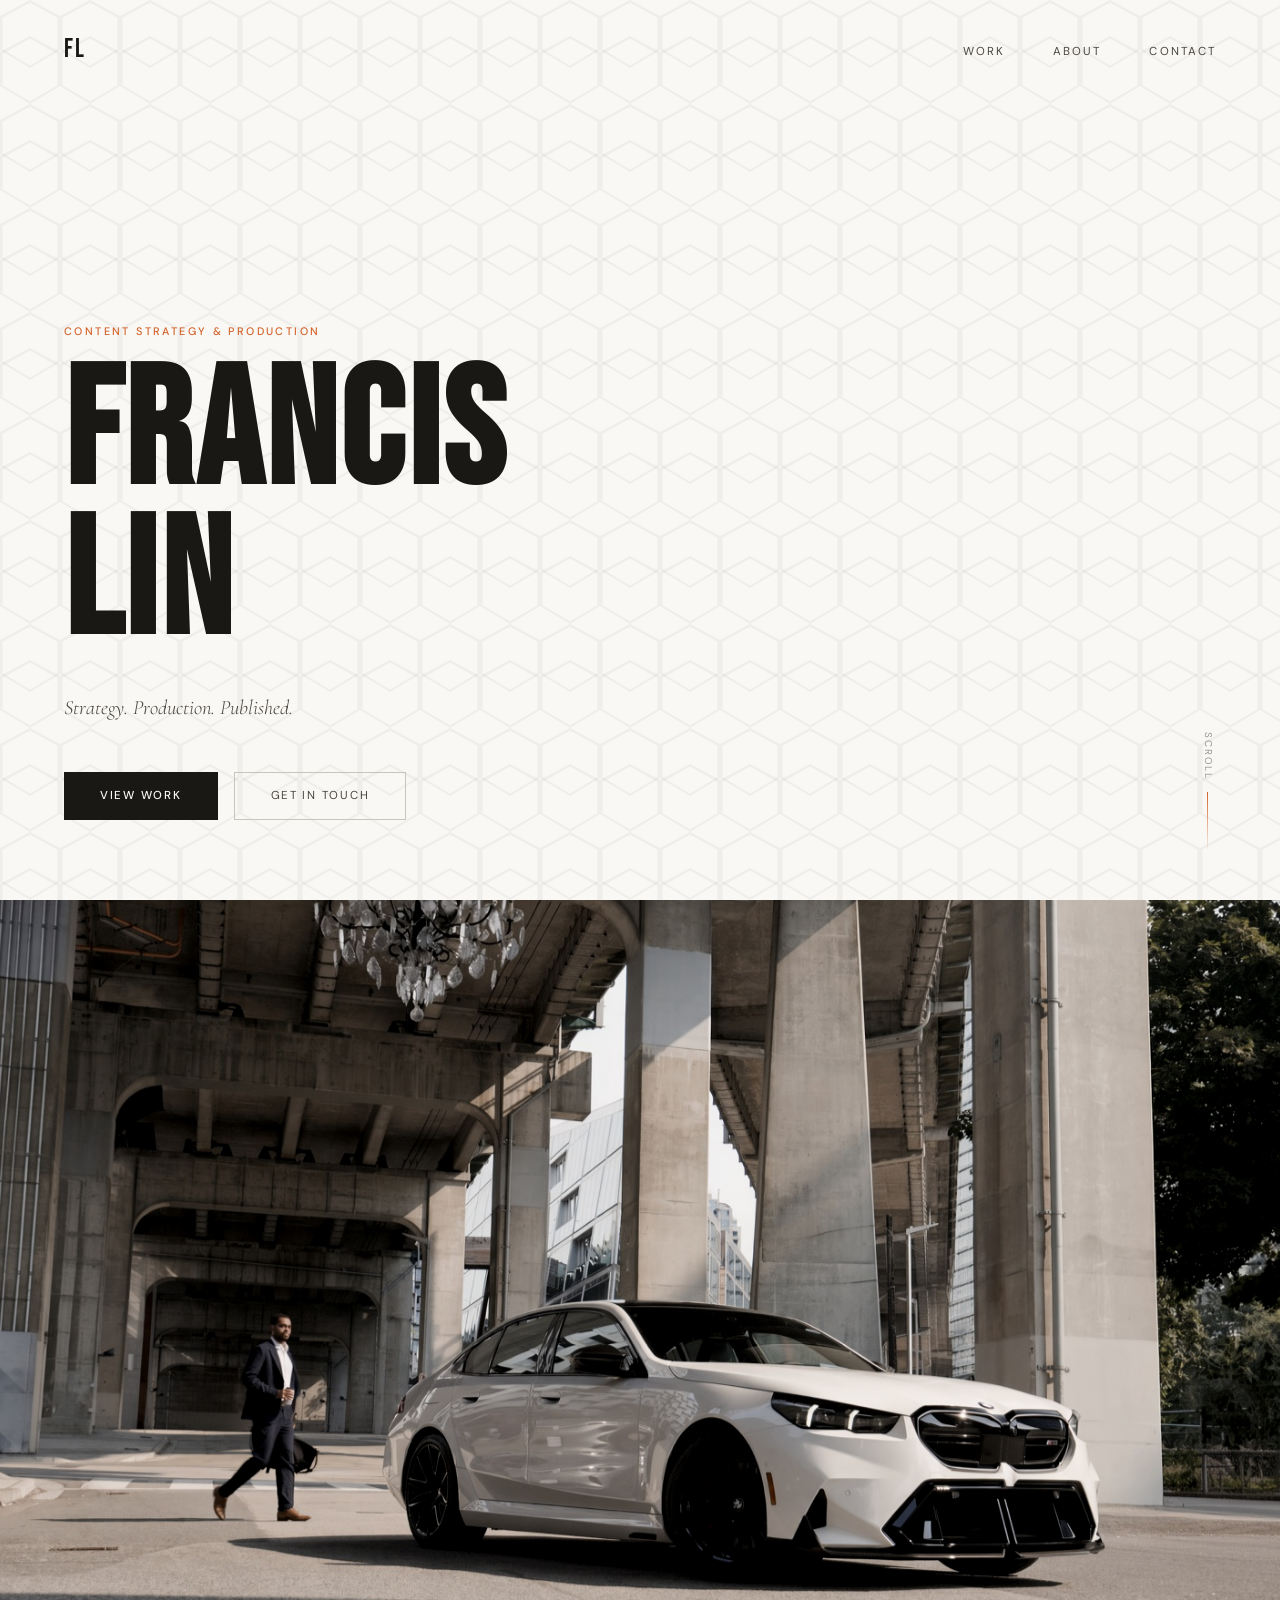
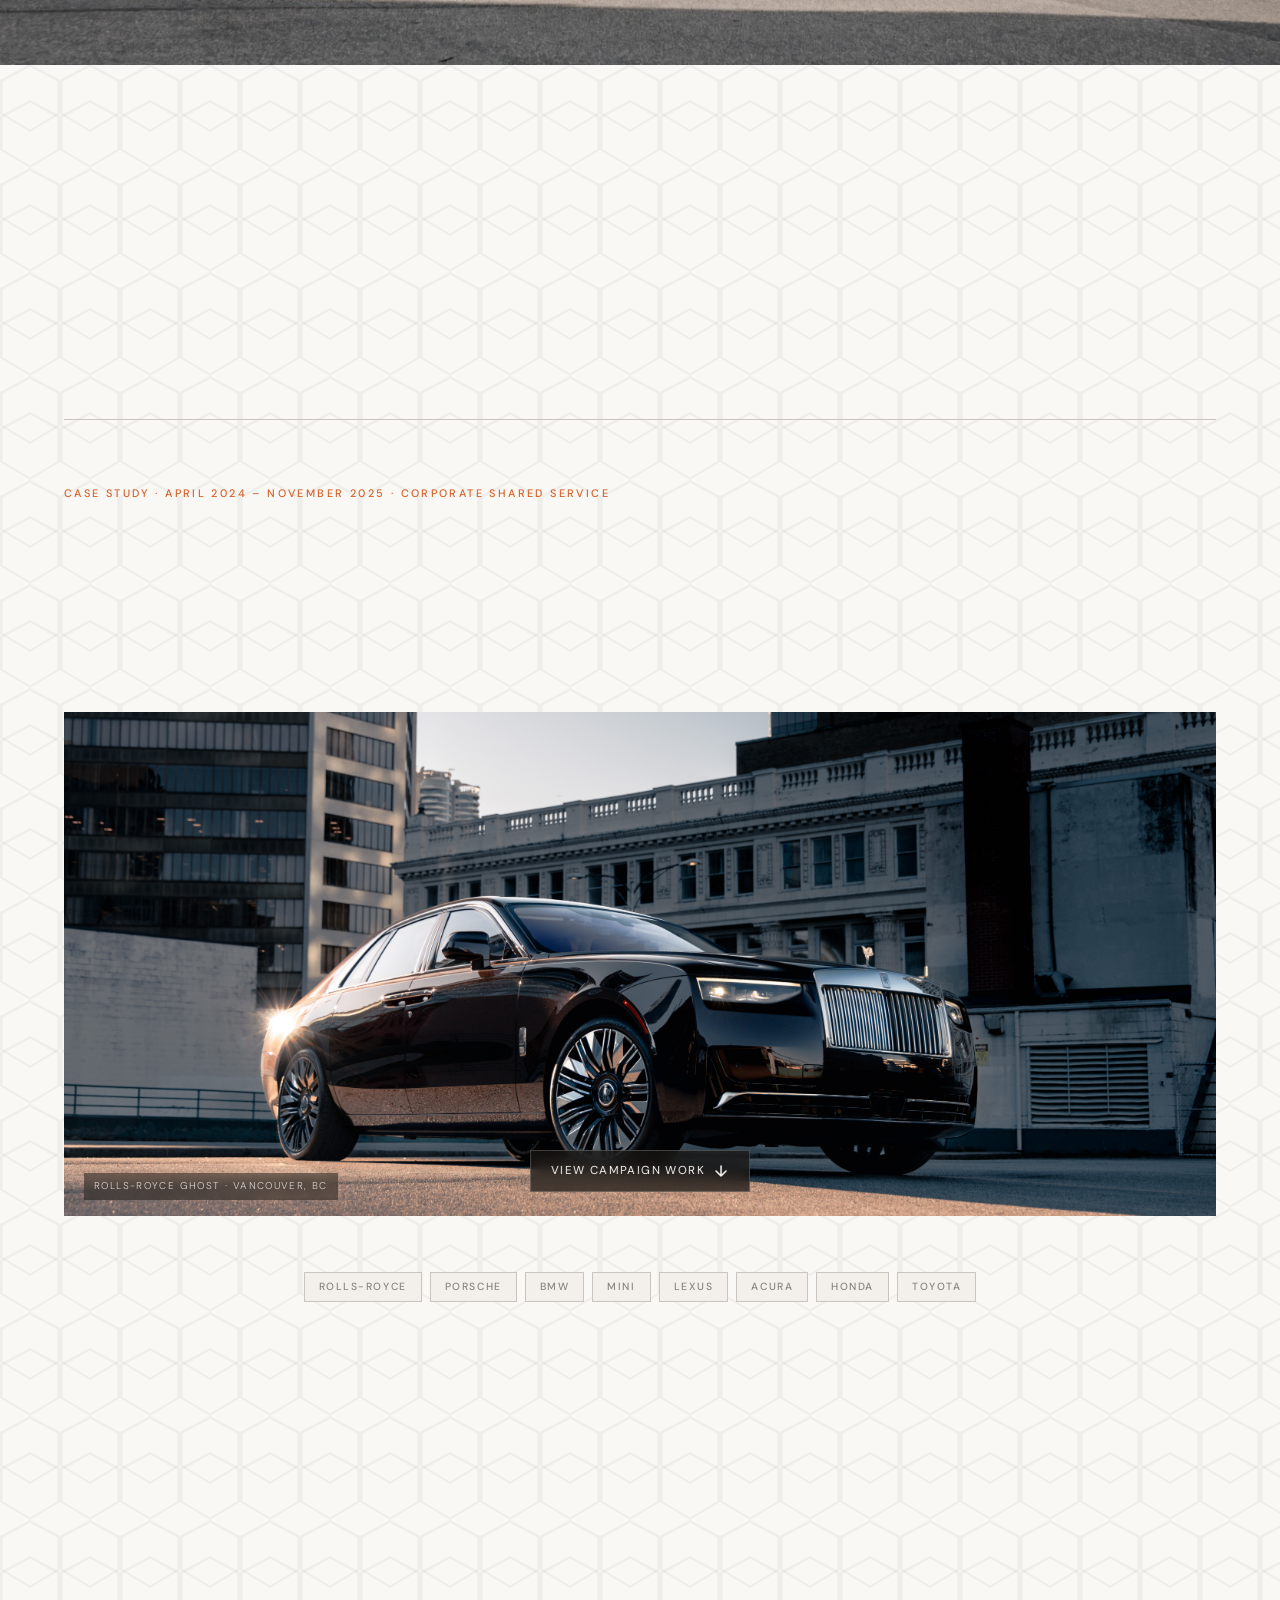
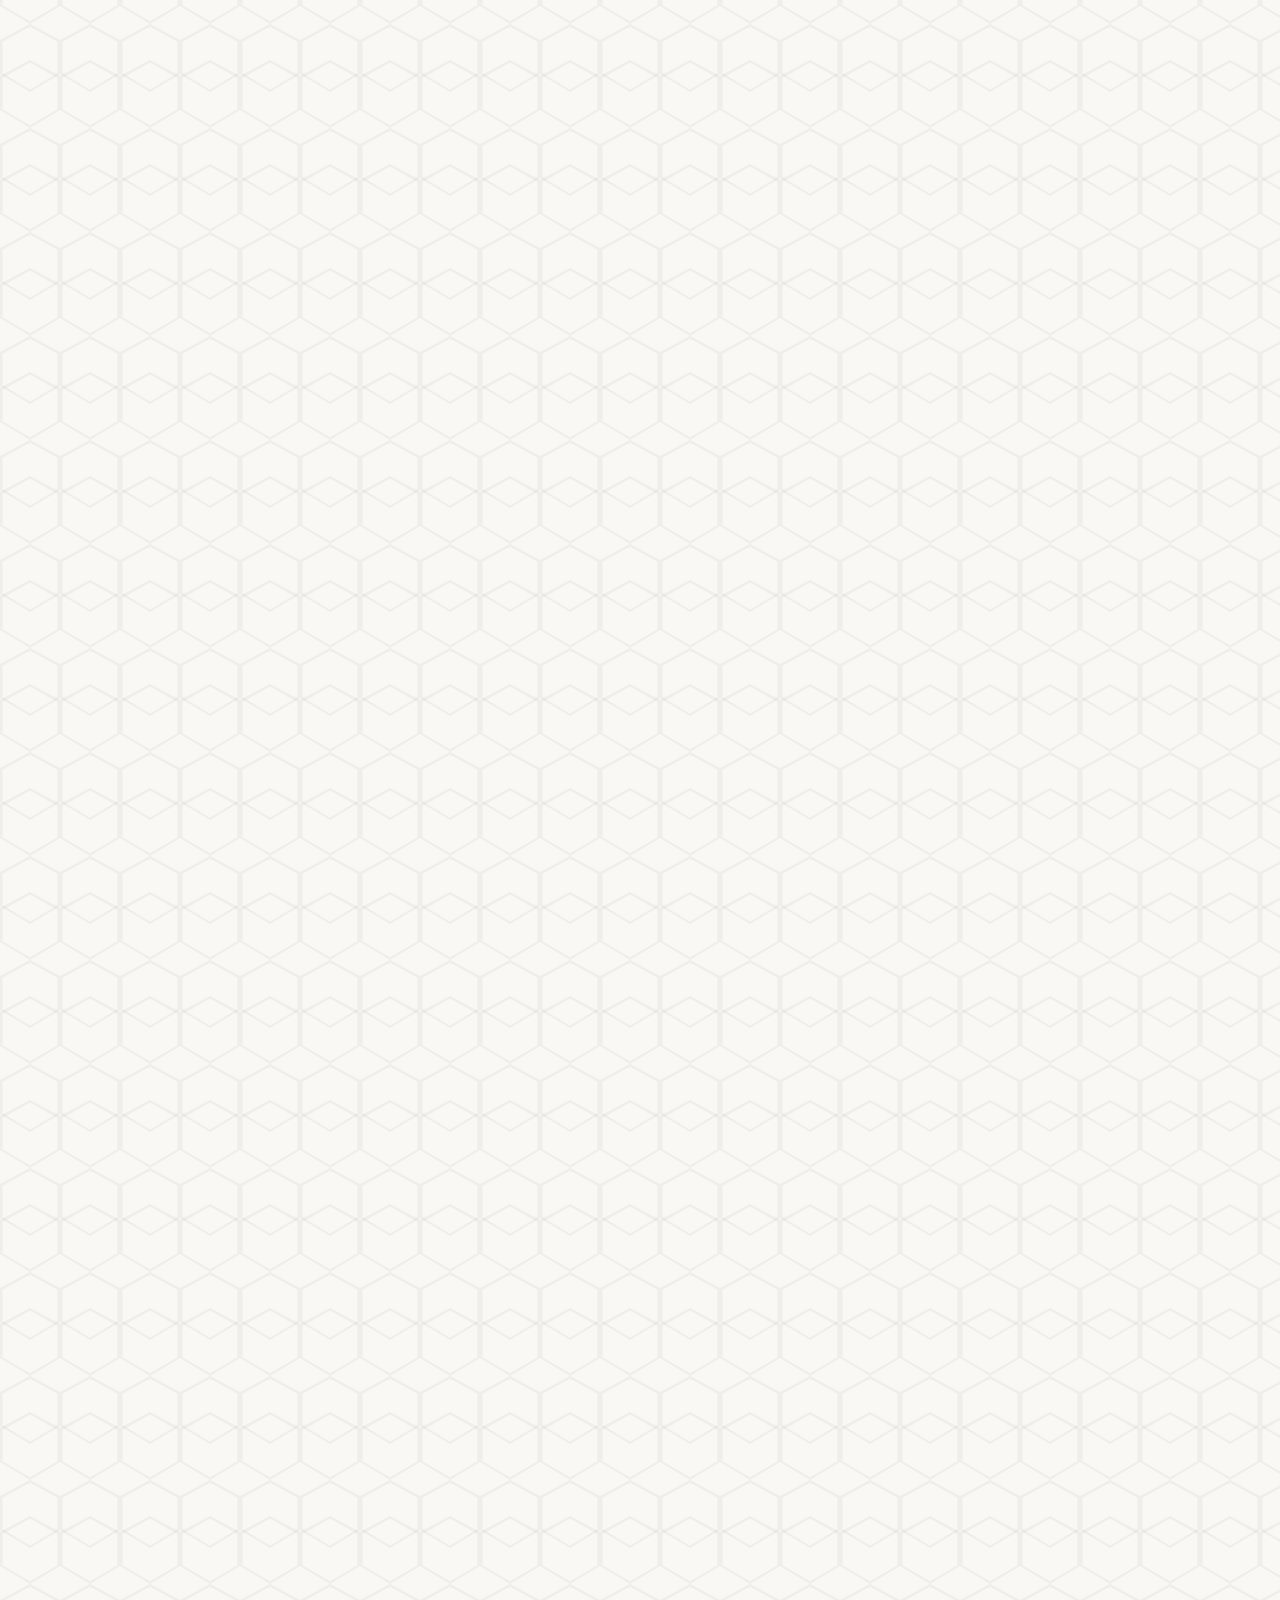
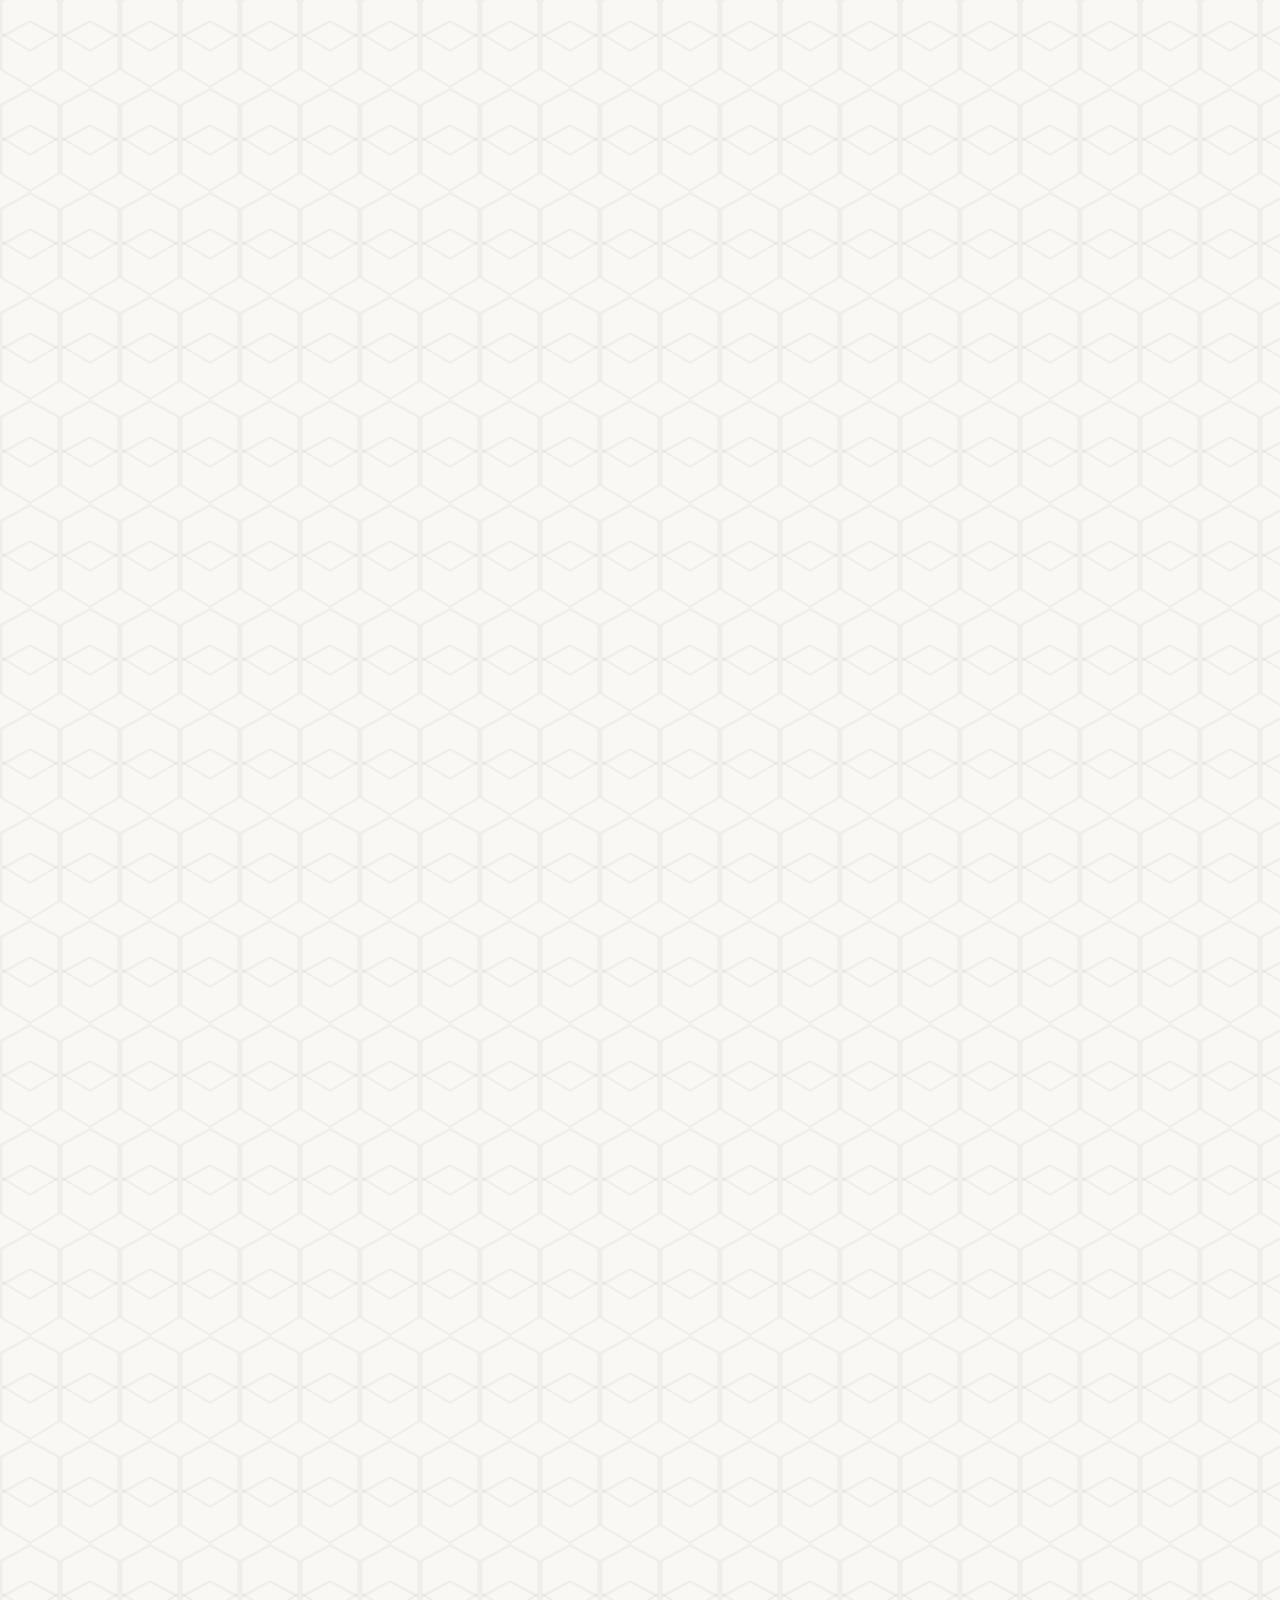
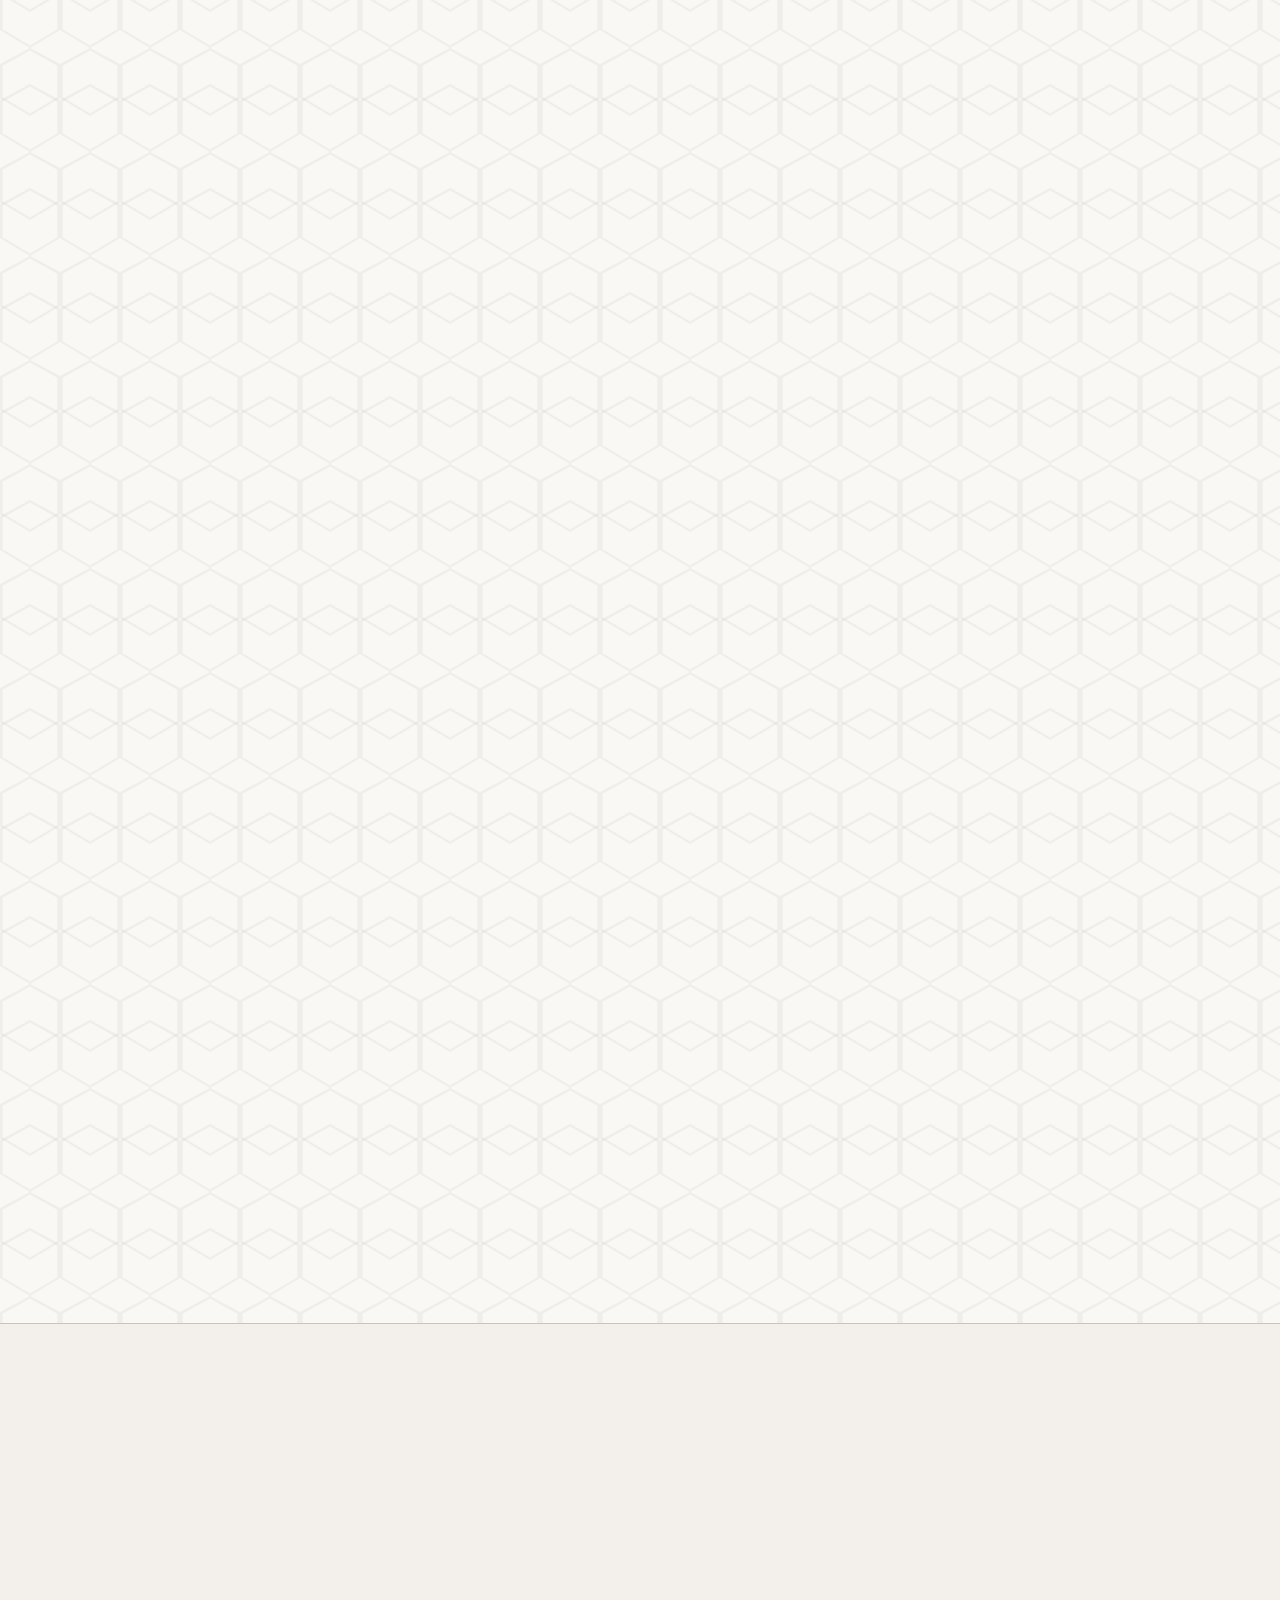
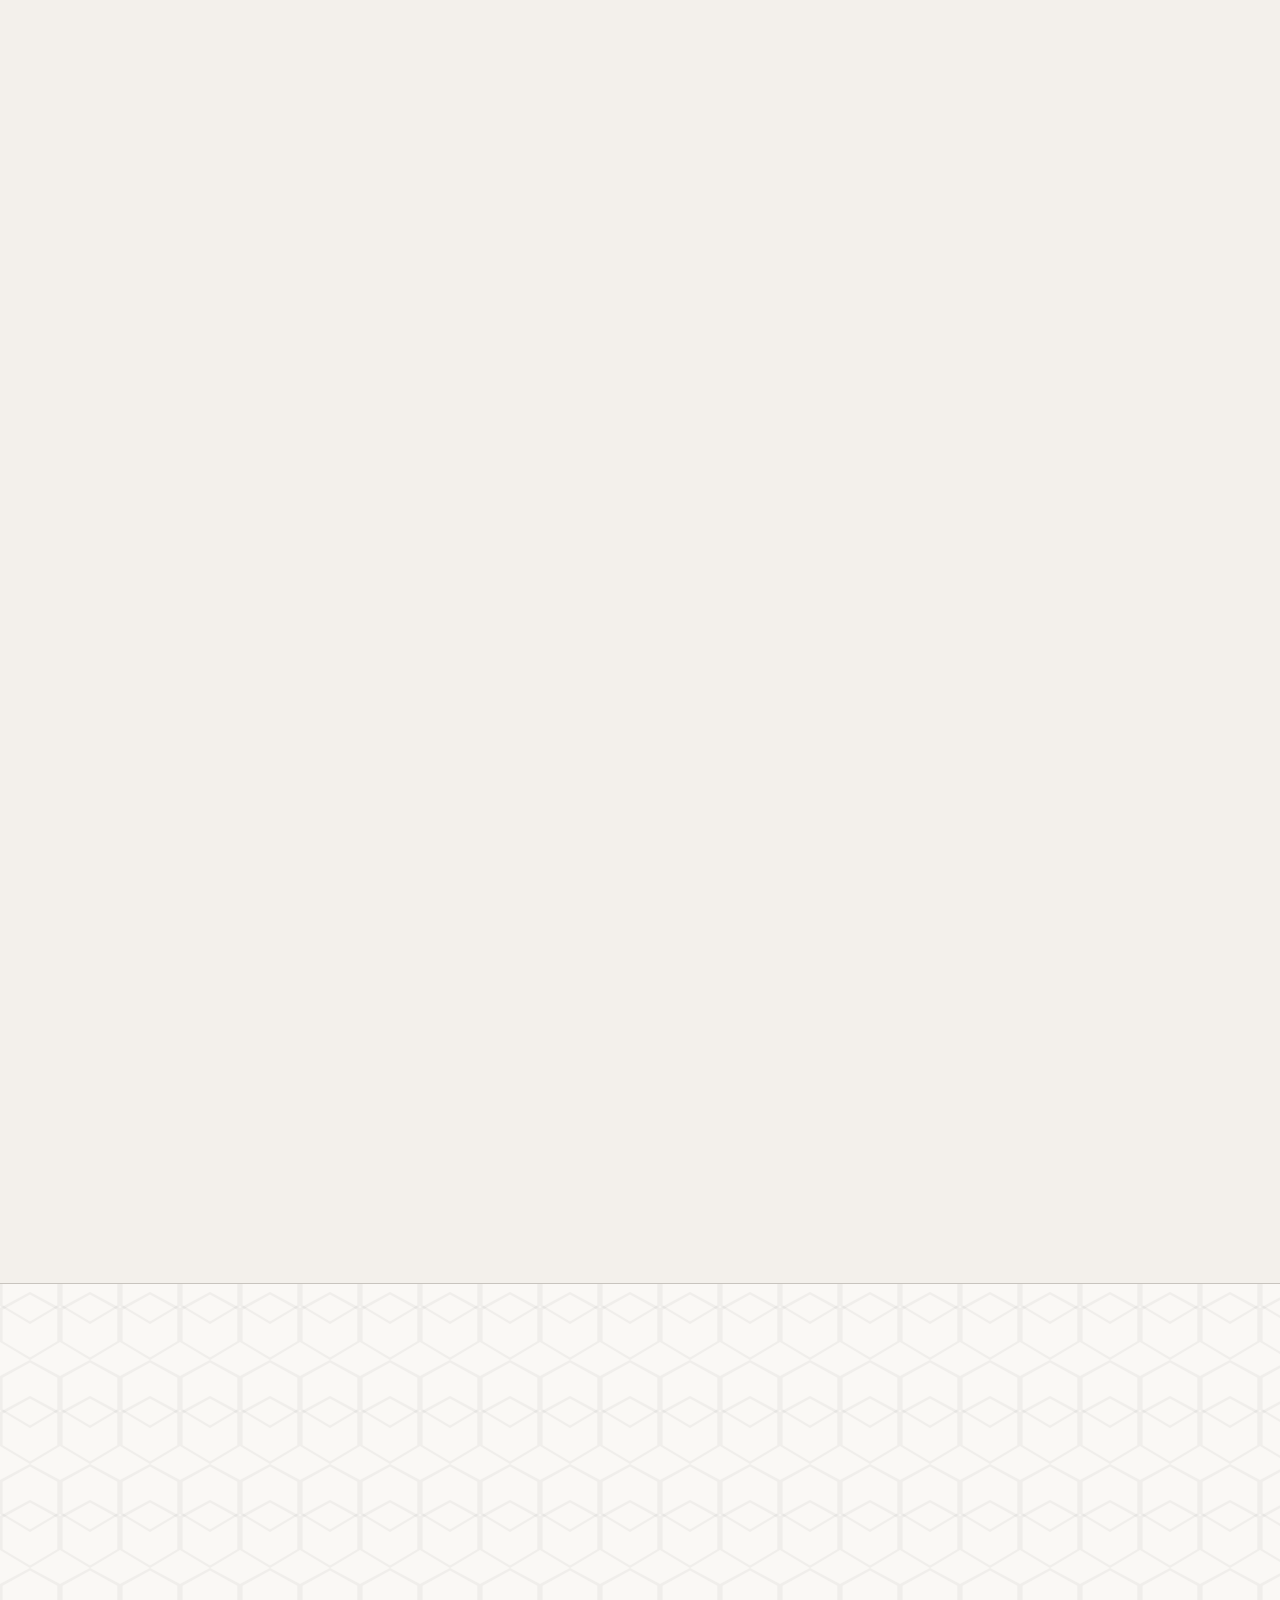
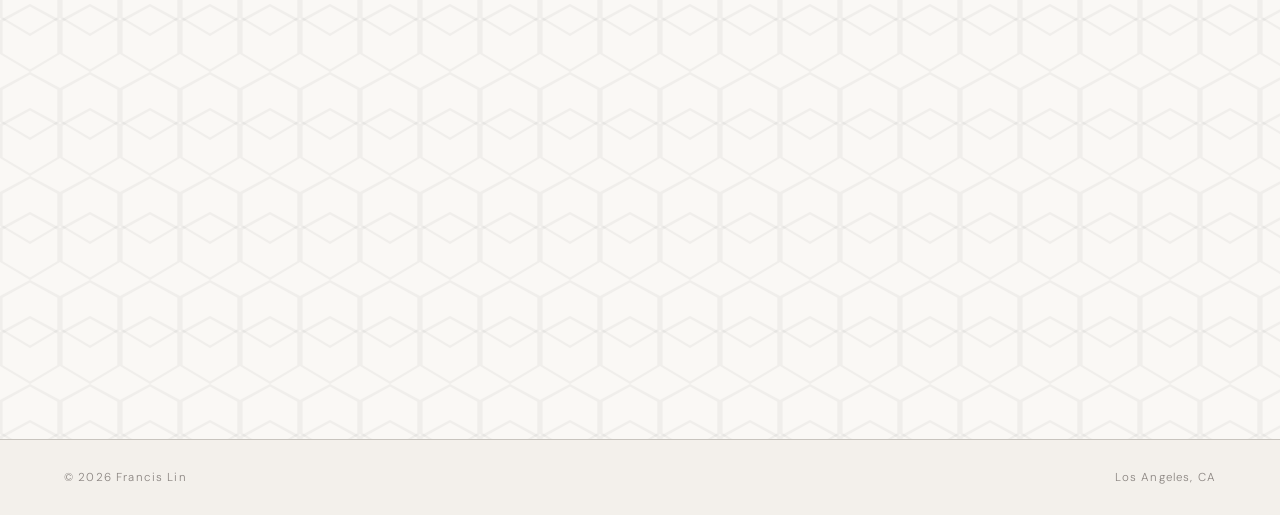
==== index.html @ e1408a0d "update v2" ====
<!DOCTYPE html>
<html lang="en">
<head>
  <meta charset="UTF-8" />
  <meta name="viewport" content="width=device-width, initial-scale=1.0" />
  <title>Francis Lin — Content Strategy & Production</title>
  <link rel="preconnect" href="https://fonts.googleapis.com">
  <link rel="preconnect" href="https://fonts.gstatic.com" crossorigin>
  <link href="https://fonts.googleapis.com/css2?family=Bebas+Neue&family=DM+Sans:wght@300;400;500&family=Cormorant+Garamond:ital,wght@0,300;1,300&display=swap" rel="stylesheet">
  <link rel="stylesheet" href="style.css" />
</head>
<body>

  <!-- NAV -->
  <nav id="nav">
    <a href="#home" class="nav-logo">FL</a>
    <ul class="nav-links">
      <li><a href="#work">Work</a></li>
      <li><a href="#about">About</a></li>
      <li><a href="#contact">Contact</a></li>
    </ul>
    <button class="nav-toggle" id="navToggle" aria-label="Toggle menu">
      <span></span><span></span>
    </button>
  </nav>

  <!-- MOBILE MENU -->
  <div class="mobile-menu" id="mobileMenu">
    <a href="#work" class="mobile-link">Work</a>
    <a href="#about" class="mobile-link">About</a>
    <a href="#contact" class="mobile-link">Contact</a>
  </div>

  <!-- HERO -->
  <section id="home" class="hero">
    <div class="hero-text">
      <p class="hero-eyebrow">Content Strategy & Production</p>
      <h1 class="hero-name" id="heroName">FRANCIS<br>LIN</h1>
      <p class="hero-tagline">Strategy. Production. Published.</p>
      <div class="hero-cta">
        <a href="#work" class="btn-primary">View Work</a>
        <a href="#contact" class="btn-ghost">Get in Touch</a>
      </div>
    </div>
    <div class="hero-scroll-hint">
      <span>Scroll</span>
      <div class="scroll-line"></div>
    </div>
  </section>

  <!-- HERO IMAGE 1 — chandelier M5 -->
  <div class="hero-image-wrap" id="heroImageWrap">
    <div class="hero-image-inner" id="heroParallax">
      <img src="assets/hero-1.jpg" alt="BMW M5 cinematic campaign — 1st place BMW Canada Vehicle Accessories Video Competition" id="heroImg" />
      <div class="hero-image-caption">BMW M5 · OpenRoad Group · 1st Place, BMW Canada Vehicle Accessories Video Competition</div>
    </div>
  </div>

  <!-- WORK -->
  <section id="work" class="work-section">

    <div class="section-intro reveal">
      <h2 class="section-heading orange">SELECTED<br>WORK</h2>
    </div>

    <!-- CASE STUDY 1: OPENROAD GROUP -->
    <div class="case-study" id="cs-openroad">
      <div class="case-study-header">
        <div class="case-study-meta">
          <span class="label">Case Study · April 2024 – November 2025 · Corporate Shared Service</span>
        </div>
        <div class="case-study-title-row slide-from-right">
          <h3>OpenRoad<br>Group</h3>
          <p class="case-study-sub">Multi-Brand Content Strategy<br>Vancouver, BC</p>
        </div>
      </div>

      <!-- HERO IMAGE 2 — bridge roller M5 -->
      <div class="case-feature-image" id="caseFeatureImage">
        <img src="assets/hero-2.jpg" alt="Rolls-Royce Ghost — Vancouver skyline" />
        <div class="case-feature-label">Rolls-Royce Ghost · Vancouver, BC</div>
        <a href="#case-grid-openroad" class="scroll-past-btn">
          <span>View Campaign Work</span>
          <svg width="16" height="16" viewBox="0 0 16 16" fill="none"><path d="M8 3v10M3 8l5 5 5-5" stroke="currentColor" stroke-width="1.5" stroke-linecap="round" stroke-linejoin="round"/></svg>
        </a>
      </div>

      <div class="case-brands">
        <span>Rolls-Royce</span>
        <span>Porsche</span>
        <span>BMW</span>
        <span>MINI</span>
        <span>Lexus</span>
        <span>Acura</span>
        <span>Honda</span>
        <span>Toyota</span>
      </div>

      <div class="case-body reveal">
        <div class="case-desc">
          <p>Embedded within OpenRoad Group's corporate marketing team as a shared service content specialist — serving 4–8 dealerships simultaneously across two regions, not as a store-level hire but as part of the centralized marketing function that supported the entire dealer network. Owned the full content pipeline from creative strategy through post-production and multi-platform distribution, independently developing and managing a monthly content calendar system across all assigned stores.</p>
          <p>Assets fed simultaneously into social media (Facebook, Instagram, YouTube, LinkedIn, and Xiaohongshu via a dedicated channel contractor), Google Performance Max campaigns, Meta Business ads, dealership websites, monthly email campaigns, printed collateral, digital billboards, and in-store displays — supplying specialist team members across paid, digital, and traditional marketing channels for both sales and service departments. Wrote all social captions across all brands, maintaining distinct brand voices simultaneously — from Rolls-Royce to Honda.</p>
          <p>Attended integrated monthly marketing reviews alongside paid media, email, and CRM specialists — presenting content performance recaps to General Managers, Service Managers, and Sales Managers across all stores, and providing input on campaign direction for the month ahead.</p>
        </div>
        <ul class="case-highlights">
          <li><strong>4–8 brands managed simultaneously</strong> — Rolls-Royce, Porsche, BMW, MINI, Lexus, Acura, Honda, Toyota — maintaining compliance across up to 8 manufacturer brand guidelines at once</li>
          <li><strong>700+ publish-ready assets</strong> produced over tenure across social, Meta Business ads, Google PMAX, email, print, digital billboards, and in-store</li>
          <li><strong>50M+ combined impressions</strong> across all managed profiles — Rolls-Royce Vancouver led the portfolio at a <strong>6.5% engagement rate</strong>, well above automotive industry benchmarks, with Instagram peaks exceeding 20%</li>
          <li><strong>1st & 3rd place nationally</strong> — BMW Canada Vehicle Accessories Video Competition 2025. All three national podium spots claimed by OpenRoad stores. Entries required a scripted video with talent and a platform-adapted carousel — concepted, directed, and produced independently.</li>
          <li><strong>Presented monthly content performance reports</strong> as part of integrated marketing reviews covering paid media, email, and CRM — reporting across the full store leadership structure</li>
          <li><strong>Field production beyond regional brief</strong> — regularly contributed to OEM-driven and corporate-level productions including the Porsche Macan EV launch (directed hired models, set up lighting rigs, positioned vehicles) and BMW track day at Area 27 (directed a 20–30 car convoy, shot rollers from a moving vehicle)</li>
        </ul>
      </div>

      <!-- 12-IMAGE GRID -->
      <div class="case-grid reveal" id="case-grid-openroad">
        <div class="case-grid-item large" data-src="assets/openroad-1.jpg" data-caption="BMW Canada M &amp; JCW Accessories Campaign — 1st place nationally">
          <img src="assets/openroad-1.jpg" alt="BMW M5 bridge roller with Vancouver skyline" class="grid-img" />
        </div>
        <a href="https://www.instagram.com/reel/DPouX2oCj9f/" target="_blank" rel="noopener" class="case-grid-item pair-tall grid-video-link" data-src="assets/openroad-2.jpg">
          <img src="assets/openroad-2.jpg" alt="OpenRoad Group 50th Anniversary — Rapid 25 Series interview reel thumbnail" class="grid-img" />
          <div class="play-circle">▶</div>
        </a>
        <div class="case-grid-item" data-src="assets/openroad-3.jpg" data-caption="BMW Canada M &amp; JCW Accessories Campaign — 3rd place, MINI Vancouver">
          <img src="assets/openroad-3.jpg" alt="MINI Countryman with cyclists at the waterfront" class="grid-img" />
        </div>
        <div class="case-grid-item" data-src="assets/openroad-4.jpg" data-caption="Porsche Centre Langley — Macan EV Launch Event">
          <img src="assets/openroad-4.jpg" alt="Porsche Macan EV and Taycan under hangar tube lighting" class="grid-img" />
        </div>
        <div class="case-grid-item" data-src="assets/openroad-5.jpg" data-caption="RRMC (Rolls-Royce Motor Cars Vancouver) — Client Delivery Story">
          <img src="assets/openroad-5.jpg" alt="Customer and Rolls-Royce staff at the leather color options board" class="grid-img" />
        </div>
        <div class="case-grid-item large" data-src="assets/openroad-6.jpg" data-caption="OpenRoad Group Corporate Review Series">
          <img src="assets/openroad-6.jpg" alt="Toyota Land Cruiser on a rain-slicked road" class="grid-img" />
        </div>
        <div class="case-grid-item pair-tall" data-src="assets/openroad-7.jpg" data-caption="Porsche Centre Langley — Macan EV Launch Event">
          <img src="assets/openroad-7.jpg" alt="Porsche Taycan solo reflection shot" class="grid-img" />
        </div>
        <div class="case-grid-item" data-src="assets/openroad-8.jpg" data-caption="Lexus — Evergreen Store Content">
          <img src="assets/openroad-8.jpg" alt="Lexus RX lineup outside the dealership" class="grid-img" />
        </div>
        <div class="case-grid-item" data-src="assets/openroad-9.jpg" data-caption="BMW Canada M &amp; JCW Accessories Campaign — 1st place nationally">
          <img src="assets/openroad-9.jpg" alt="BMW M lifestyle merch flatlay — caps, mugs, keys" class="grid-img" />
        </div>
        <div class="case-grid-item" data-src="assets/openroad-10.jpg" data-caption="Rolls-Royce Ghost — Store Showcase">
          <img src="assets/openroad-10.jpg" alt="Rolls-Royce Ghost rooftop cinematic shot" class="grid-img" />
        </div>
      </div>


      <!-- VIDEO ROW -->
      <div class="video-row reveal">
        <!-- BMW 1st place — Instagram thumbnail linking out -->
        <a href="https://www.instagram.com/reel/DPEuTRaiXao/?igsh=NTc4MTIwNjQ2YQ==" target="_blank" class="video-thumb-link">
          <div class="video-thumb">
            <div class="video-thumb-img" style="background: linear-gradient(135deg, #1a1814, #2a2420);">
              <img src="assets/bmw-video-thumb.jpg" alt="BMW Canada Video Competition" class="video-thumb-bg" />
              <div class="play-circle">▶</div>
            </div>
            <div class="video-thumb-body">
              <span class="video-thumb-tag">BMW · 1st Place Nationally</span>
              <p>BMW Canada Vehicle Accessories Video Competition — 2025</p>
              <span class="video-thumb-platform">Watch on Instagram ↗</span>
            </div>
          </div>
        </a>
        <!-- MINI 3rd place placeholder -->
        <a href="https://www.instagram.com/p/DPE8JtrgtrL/" target="_blank" class="video-thumb-link">
          <div class="video-thumb">
            <div class="video-thumb-img" style="background: linear-gradient(135deg, #141818, #1a2020);">
              <img src="assets/mini-video-thumb.jpg" alt="MINI JCW Video Competition" class="video-thumb-bg" />
              <div class="play-circle">▶</div>
            </div>
            <div class="video-thumb-body">
              <span class="video-thumb-tag">MINI · 3rd Place Nationally</span>
              <p>BMW Canada Vehicle Accessories Video Competition — 2025</p>
              <span class="video-thumb-platform">Watch on Instagram ↗</span>
            </div>
          </div>
        </a>
      </div>

    </div>

    <!-- CASE STUDY 2: DEFIANT ONE -->
    <div class="case-study reveal" id="cs-defiant">
      <div class="case-study-header">
        <div class="case-study-meta">
          <span class="label">Corporate & Commercial · 2021 – Present</span>
        </div>
        <div class="case-study-title-row slide-from-right">
          <h3>Defiant One<br>Media</h3>
          <p class="case-study-sub">Camera Operator<br>Vancouver & Victoria, BC</p>
        </div>
      </div>

      <div class="case-body reveal">
        <div class="case-desc">
          <p>Camera operator across a range of corporate and institutional productions — covering clients from international healthcare to Canada's top business schools to skilled trades. Projects spanned intimate long-form interview formats, large-scale conference coverage, and on-location industrial shoots.</p>
        </div>
        <ul class="case-highlights">
          <li><strong>Patient's Voice 2025</strong> — 3rd International Conference on patient involvement in health and social care education. International audience spanning medicine, nursing, social work, and allied health. A conference held once every decade. Entrusted to manage all on-location shooting independently when the director was unavailable — handling the full production solo.</li>
          <li><strong>UBC Sauder School of Business</strong> — Recurring camera operator for the annual recap series at one of Canada's top business schools. <strong>Called back 4 consecutive years</strong> — a track record built entirely on consistent, professional delivery.</li>
          <li><strong>Honour House Society — Tour of Honour, Victoria BC</strong> — Civic event bringing together the local mayor, firefighters, and community leaders for a nonprofit awareness campaign.</li>
          <li><strong>Operator Training School, Langley BC</strong> — On-location industrial shoot covering heavy equipment operations including excavators and transport vehicles.</li>
        </ul>
      </div>

      <!-- DEFIANT ONE VIDEO PLAYER -->
      <div class="defiant-player reveal">
        <div class="defiant-player-inner">
          <div class="defiant-video-wrap">
            <video id="defiantVideo" class="defiant-video" controls playsinline>
              <source src="assets/defiant-1.mp4" type="video/mp4" />
            </video>
          </div>
          <div class="defiant-controls">
            <button class="defiant-prev" id="defiantPrev">‹</button>
            <div class="defiant-tracks">
              <div class="defiant-track active" data-src="assets/defiant-1.mp4" data-label="Honour House Society — Tour of Honour">
                <span class="defiant-track-num">01</span>
                <span class="defiant-track-name">Honour House Society — Tour of Honour</span>
              </div>
              <div class="defiant-track" data-src="assets/defiant-2.mp4" data-label="Operator Training School, Langley">
                <span class="defiant-track-num">02</span>
                <span class="defiant-track-name">Operator Training School, Langley</span>
              </div>
              <div class="defiant-track" data-src="assets/defiant-3.mp4" data-label="Patient's Voice 2025 — International Conference">
                <span class="defiant-track-num">03</span>
                <span class="defiant-track-name">Patient's Voice 2025 — International Conference</span>
              </div>
            </div>
            <button class="defiant-next" id="defiantNext">›</button>
          </div>
        </div>
      </div>

    </div>

    <!-- ADDITIONAL WORK -->
    <div class="additional-work reveal">
      <span class="label">Additional Work</span>
      <div class="work-cards">

        <div class="work-card">
          <div class="work-card-img work-card-slideshow">
            <div class="slideshow-track">
              <video class="slide active" src="assets/additional-work-1.mp4" autoplay muted loop playsinline preload="auto"></video>
              <video class="slide" src="assets/additional-work-2.mp4" muted loop playsinline preload="metadata"></video>
              <video class="slide" src="assets/additional-work-3.mp4" muted loop playsinline preload="metadata"></video>
            </div>
            <button class="slide-prev">‹</button>
            <button class="slide-next">›</button>
            <button class="audio-toggle" aria-label="Toggle audio">🔇</button>
            <span class="work-card-img-label">Event</span>
          </div>
          <div class="work-card-body">
            <span class="work-card-tag">Event Coverage</span>
            <h4>University Events</h4>
            <p>TheCalendar.ca media team — UBC Polar Bear Run (2018 & 2019) and the 2019 campus-wide Snowball Fight, an event that drew local news coverage. Fast-turnaround documentary-style content.</p>
          </div>
        </div>

        <div class="work-card">
          <a href="https://www.youtube.com/watch?v=G-jTubqOyxQ" target="_blank" rel="noopener" class="work-card-img">
            <img src="assets/additional-work-4.jpg" alt="Roblox Icebreaker Trailer thumbnail" class="video-thumb-bg" />
            <div class="play-circle">▶</div>
            <span class="work-card-img-label">Roblox</span>
          </a>
          <div class="work-card-body">
            <span class="work-card-tag">Digital / Gaming</span>
            <h4>Roblox — Icebreaker Trailer</h4>
            <p>Produced a game trailer for Roblox title Icebreaker that reached <strong>800K+ views</strong>, receiving recognition from Roblox's official channels.</p>
            <a href="https://www.youtube.com/watch?v=G-jTubqOyxQ" target="_blank" class="card-link">Watch on YouTube ↗</a>
          </div>
        </div>

      </div>
    </div>

  </section>

  <!-- ABOUT -->
  <section id="about" class="about-section">
    <div class="about-grid reveal">
      <div class="about-image-wrap">
        <img src="assets/francis.jpg" alt="Francis Lin" class="about-photo" />
      </div>
      <div class="about-text">
        <span class="label">About</span>
        <h2 class="about-heading">Strategy first.<br><em>Camera second.</em></h2>
        <p>I'm a content strategist and producer based in Los Angeles with 8+ years of visual production experience across premium automotive, corporate, healthcare, and institutional brands.</p>
        <p>Most recently I was embedded in OpenRoad Group's corporate marketing team as a shared service content specialist — part of the centralized function serving the entire dealer network, not a store-level hire. I managed content strategy and production across up to 8 brands simultaneously across two regions, independently building a monthly content calendar system from scratch and feeding assets into every channel: social, paid (PMAX and Meta), email, print, digital billboards, and in-store.</p>
        <p>What I bring that most content marketers don't: I can handle the full pipeline myself. Brief, shoot, edit, publish. Faster turnaround, fewer handoffs, and assets that stay on-brand from concept to post. I also wrote all social captions across all brands — maintaining distinct voices from Rolls-Royce to Honda simultaneously.</p>
        <p>Currently open to full-time roles in content strategy, social media management, and content marketing.</p>

        <div class="about-stats">
          <div class="stat">
            <span class="stat-num">8</span>
            <span class="stat-label">Premium brands managed simultaneously at peak</span>
          </div>
          <div class="stat">
            <span class="stat-num">700+</span>
            <span class="stat-label">Publish-ready assets produced at OpenRoad Group</span>
          </div>
          <div class="stat">
            <span class="stat-num">4×</span>
            <span class="stat-label">Repeat camera operator — UBC Sauder School of Business</span>
          </div>
          <div class="stat">
            <span class="stat-num">🏆</span>
            <span class="stat-label">BMW Canada Vehicle Accessories Video Competition — 1st & 3rd nationally</span>
          </div>
        </div>

        <div class="about-skills">
          <div class="skill-group">
            <span class="skill-label">Strategy</span>
            <span>Content strategy · Content calendar management · Social media management · PMAX & Meta Business ads · Performance reporting · Brand compliance · Copywriting</span>
          </div>
          <div class="skill-group">
            <span class="skill-label">Production</span>
            <span>Raw photo & video capture · Color grading · Shoot & talent direction · Storyboarding · Scripting · Drone operation · Digital billboard formatting</span>
          </div>
          <div class="skill-group">
            <span class="skill-label">Tools</span>
            <span>Premiere Pro · Lightroom · Photoshop · DaVinci Resolve · Canva · Meta Business Suite · Sprout Social · Monday.com · Google Workspace</span>
          </div>
          <div class="skill-group">
            <span class="skill-label">Languages</span>
            <span>English (native) · Mandarin (fluent)</span>
          </div>
        </div>

        <div class="about-links">
          <a href="https://www.linkedin.com/in/flin01/" target="_blank" class="btn-primary">LinkedIn ↗</a>
          <a href="https://www.instagram.com/franxis.lin" target="_blank" class="btn-ghost">Instagram ↗</a>
        </div>
      </div>
    </div>
  </section>

  <!-- CONTACT -->
  <section id="contact" class="contact-section">
    <div class="contact-inner reveal">
      <span class="label">Contact</span>
      <h2 class="contact-heading">LET'S WORK<br>TOGETHER</h2>
      <p class="contact-desc">Open to full-time opportunities in content strategy, social media management, and content marketing. Based in Los Angeles, CA — open to remote.</p>
      <a href="mailto:francislin.co@outlook.com" class="contact-email">francislin.co@outlook.com</a>
      <div class="contact-socials">
        <a href="https://www.linkedin.com/in/flin01/" target="_blank">LinkedIn ↗</a>
        <a href="https://www.instagram.com/franxis.lin" target="_blank">Instagram ↗</a>
      </div>
    </div>
  </section>

  <!-- FOOTER -->
  <footer class="footer">
    <span>© 2026 Francis Lin</span>
    <span>Los Angeles, CA</span>
  </footer>

  <!-- LIGHTBOX -->
  <div class="lightbox" id="lightbox">
    <button class="lightbox-close" id="lightboxClose">✕</button>
    <div class="lightbox-content" id="lightboxContent"></div>
  </div>

  <script src="script.js"></script>
</body>
</html>
---- style.css ----
/* =============================================
   FRANCIS LIN — PORTFOLIO
   Warm cream · Burnt orange · Chrome details
   Bebas Neue display · DM Sans body
   ============================================= */

:root {
  --cream:       #FAF8F5;
  --cream-2:     #F3F0EB;
  --cream-3:     #EAE6DF;
  --ink:         #1A1814;
  --ink-soft:    #4A4640;
  --ink-muted:   #8A8480;
  --orange:      #D4622A;
  --orange-dark: #B85020;
  --chrome-1:    #E8E6E3;
  --chrome-2:    #C8C4BE;
  --chrome-3:    #A8A49E;

  --font-display: 'Bebas Neue', sans-serif;
  --font-serif:   'Cormorant Garamond', Georgia, serif;
  --font-body:    'DM Sans', system-ui, sans-serif;

  --max-w: 1200px;
  --pad: 64px;
}

/* ============ RESET ============ */
*, *::before, *::after { box-sizing: border-box; margin: 0; padding: 0; }
html {
  scroll-behavior: smooth;
  font-size: 16px;
  overflow-x: hidden;
  width: 100%;
}
body {
  background-color: var(--cream);
  background-image: url("data:image/svg+xml,%3Csvg%20xmlns%3D'http%3A%2F%2Fwww.w3.org%2F2000%2Fsvg'%20width%3D'60'%20height%3D'104'%3E%3Cpath%20d%3D'M30%2068L0%2050V16L30%200l30%2016v34L30%2068zm0-2.6L57.4%2049.3V17.7L30%202.6%202.6%2017.7v31.6L30%2065.4z'%20fill%3D'%23000'%20fill-opacity%3D'0.04'%2F%3E%3Cpath%20d%3D'M30%20104L0%2086V52l30-16%2030%2016v34L30%20104zm0-2.6L57.4%2085.3V53.7L30%2038.6%202.6%2053.7v31.6L30%20101.4z'%20fill%3D'%23000'%20fill-opacity%3D'0.04'%2F%3E%3C%2Fsvg%3E");
  color: var(--ink);
  font-family: var(--font-body);
  font-weight: 300;
  line-height: 1.7;
  overflow-x: hidden;
  width: 100%;
  position: relative;
}
a { color: inherit; text-decoration: none; }
img { max-width: 100%; display: block; }
ul { list-style: none; }

/* ============ NAV ============ */
#nav {
  position: fixed;
  top: 0; left: 0; right: 0;
  z-index: 100;
  display: flex;
  align-items: center;
  justify-content: space-between;
  padding: 28px var(--pad);
  transition: all 0.4s ease;
}
#nav.scrolled {
  background: rgba(250, 248, 245, 0.94);
  backdrop-filter: blur(16px);
  padding: 18px var(--pad);
  border-bottom: 1px solid var(--chrome-1);
  box-shadow: 0 1px 0 var(--chrome-2);
}
.nav-logo {
  font-family: var(--font-display);
  font-size: 1.6rem;
  letter-spacing: 0.08em;
  color: var(--ink);
  transition: color 0.2s;
}
.nav-logo:hover { color: var(--orange); }
.nav-links {
  display: flex;
  gap: 48px;
}
.nav-links a {
  font-size: 0.72rem;
  font-weight: 400;
  letter-spacing: 0.18em;
  text-transform: uppercase;
  color: var(--ink-soft);
  transition: color 0.2s;
  position: relative;
}
.nav-links a::after {
  content: '';
  position: absolute;
  bottom: -2px;
  left: 0;
  width: 0;
  height: 1px;
  background: var(--orange);
  transition: width 0.3s ease;
}
.nav-links a:hover { color: var(--ink); }
.nav-links a:hover::after { width: 100%; }
.nav-toggle { display: none; }

/* ============ MOBILE MENU ============ */
.mobile-menu {
  display: none;
  position: fixed;
  inset: 0;
  background-color: var(--cream);
  background-image: url("data:image/svg+xml,%3Csvg%20xmlns%3D'http%3A%2F%2Fwww.w3.org%2F2000%2Fsvg'%20width%3D'60'%20height%3D'104'%3E%3Cpath%20d%3D'M30%2068L0%2050V16L30%200l30%2016v34L30%2068zm0-2.6L57.4%2049.3V17.7L30%202.6%202.6%2017.7v31.6L30%2065.4z'%20fill%3D'%23000'%20fill-opacity%3D'0.04'%2F%3E%3Cpath%20d%3D'M30%20104L0%2086V52l30-16%2030%2016v34L30%20104zm0-2.6L57.4%2085.3V53.7L30%2038.6%202.6%2053.7v31.6L30%20101.4z'%20fill%3D'%23000'%20fill-opacity%3D'0.04'%2F%3E%3C%2Fsvg%3E");
  z-index: 99;
  flex-direction: column;
  align-items: center;
  justify-content: center;
  gap: 48px;
}
.mobile-menu.open { display: flex; }
.mobile-link {
  font-family: var(--font-display);
  font-size: 4rem;
  letter-spacing: 0.06em;
  color: var(--ink);
  transition: color 0.2s;
}
.mobile-link:hover { color: var(--orange); }

/* ============ BUTTONS ============ */
.btn-primary {
  display: inline-block;
  padding: 14px 36px;
  background: var(--ink);
  color: var(--cream);
  font-size: 0.72rem;
  font-weight: 500;
  letter-spacing: 0.15em;
  text-transform: uppercase;
  transition: background 0.25s, transform 0.2s;
  position: relative;
  overflow: hidden;
}
.btn-primary::after {
  content: '';
  position: absolute;
  inset: 0;
  background: linear-gradient(105deg, transparent 40%, rgba(255,255,255,0.08) 50%, transparent 60%);
  transform: translateX(-100%);
  transition: transform 0.5s ease;
}
.btn-primary:hover { background: var(--orange); transform: translateY(-1px); }
.btn-primary:hover::after { transform: translateX(100%); }

.btn-ghost {
  display: inline-block;
  padding: 13px 36px;
  border: 1px solid var(--chrome-2);
  color: var(--ink-soft);
  font-size: 0.72rem;
  font-weight: 400;
  letter-spacing: 0.15em;
  text-transform: uppercase;
  transition: all 0.25s;
}
.btn-ghost:hover {
  border-color: var(--orange);
  color: var(--orange);
}

/* ============ LABEL ============ */
.label {
  display: block;
  font-size: 0.68rem;
  font-weight: 500;
  letter-spacing: 0.22em;
  text-transform: uppercase;
  color: var(--orange);
  margin-bottom: 16px;
}

/* ============ HERO ============ */
.hero {
  min-height: 100vh;
  display: flex;
  flex-direction: column;
  justify-content: flex-end;
  padding: 0 var(--pad) 80px;
  position: relative;
}
.hero-text {
  max-width: var(--max-w);
  margin: 0 auto;
  width: 100%;
  padding-top: 160px;
}
.hero-eyebrow {
  font-size: 0.68rem;
  font-weight: 500;
  letter-spacing: 0.22em;
  text-transform: uppercase;
  color: var(--orange);
  margin-bottom: 20px;
  opacity: 0;
  animation: fadeUp 0.9s 0.1s forwards;
}
.hero-name {
  font-family: var(--font-display);
  font-size: clamp(5rem, 13vw, 11rem);
  line-height: 0.9;
  letter-spacing: 0.02em;
  color: var(--ink);
  margin-bottom: 32px;
  opacity: 0;
  animation: fadeUp 0.9s 0.25s forwards;
}
.hero-tagline {
  font-family: var(--font-serif);
  font-size: clamp(1rem, 1.6vw, 1.3rem);
  font-weight: 300;
  font-style: italic;
  color: var(--ink-soft);
  line-height: 1.6;
  max-width: 420px;
  margin-bottom: 48px;
  opacity: 0;
  animation: fadeUp 0.9s 0.4s forwards;
}
.hero-cta {
  display: flex;
  gap: 16px;
  flex-wrap: wrap;
  opacity: 0;
  animation: fadeUp 0.9s 0.55s forwards;
}
.hero-scroll-hint {
  position: absolute;
  bottom: 48px;
  right: var(--pad);
  display: flex;
  flex-direction: column;
  align-items: center;
  gap: 12px;
  opacity: 0;
  animation: fadeIn 1s 1.2s forwards;
}
.hero-scroll-hint span {
  font-size: 0.62rem;
  letter-spacing: 0.2em;
  text-transform: uppercase;
  color: var(--ink-muted);
  writing-mode: vertical-rl;
}
.scroll-line {
  width: 1px;
  height: 60px;
  background: linear-gradient(to bottom, var(--orange), transparent);
  animation: scrollPulse 2s ease-in-out infinite;
}

/* ============ HERO IMAGE ============ */
.hero-image-wrap {
  width: 100%;
  height: 85vh;
  overflow: hidden;
  position: relative;
}
.hero-image-inner {
  width: 100%;
  height: 120%;
  position: relative;
  top: 0;
  will-change: transform;
}
.hero-image-inner img {
  width: 100%;
  height: 100%;
  object-fit: cover;
  object-position: center 30%;
  filter: contrast(1.04) saturate(0.95);
}
.hero-image-caption {
  position: absolute;
  bottom: 20px;
  right: 24px;
  font-size: 0.62rem;
  letter-spacing: 0.12em;
  text-transform: uppercase;
  color: rgba(250,248,245,0.7);
  background: rgba(26,24,20,0.4);
  padding: 6px 12px;
  backdrop-filter: blur(4px);
}

/* ============ WORK SECTION ============ */
.work-section {
  padding: 120px var(--pad);
  max-width: calc(var(--max-w) + var(--pad) * 2);
  margin: 0 auto;
}
.section-intro {
  margin-bottom: 80px;
}
.section-heading {
  font-family: var(--font-display);
  font-size: clamp(2.8rem, 6vw, 5.5rem);
  line-height: 1;
  letter-spacing: 0.02em;
  color: var(--ink);
}
.section-heading em {
  font-family: var(--font-serif);
  font-style: italic;
  font-size: 0.85em;
  color: var(--orange);
  letter-spacing: 0;
}

/* ============ CASE STUDY ============ */
.case-study {
  margin-bottom: 100px;
  border-top: 1px solid var(--chrome-2);
  padding-top: 64px;
}
.case-study-header {
  margin-bottom: 48px;
}
.case-study-title-row {
  display: flex;
  align-items: flex-end;
  justify-content: space-between;
  gap: 32px;
  margin-top: 16px;
}
.case-study-title-row h3 {
  font-family: var(--font-display);
  font-size: clamp(2.8rem, 6vw, 5rem);
  line-height: 0.95;
  letter-spacing: 0.02em;
}
.case-study-sub {
  font-size: 0.78rem;
  letter-spacing: 0.1em;
  text-transform: uppercase;
  color: var(--ink-muted);
  text-align: right;
  line-height: 1.8;
  flex-shrink: 0;
}

/* FEATURE IMAGE */
.case-feature-image {
  width: 100%;
  aspect-ratio: 16/7;
  overflow: hidden;
  position: relative;
  margin-bottom: 56px;
}
.case-feature-image img {
  width: 100%;
  height: 100%;
  object-fit: cover;
  object-position: center 65%;
  transition: transform 0.6s ease;
}
.case-feature-image:hover img { transform: scale(1.02); }
.case-feature-label {
  position: absolute;
  bottom: 16px;
  left: 20px;
  font-size: 0.62rem;
  letter-spacing: 0.14em;
  text-transform: uppercase;
  color: rgba(250,248,245,0.8);
  background: rgba(26,24,20,0.5);
  padding: 5px 10px;
  backdrop-filter: blur(4px);
}

/* CASE BODY */
.case-body {
  display: grid;
  grid-template-columns: 1fr 1fr;
  gap: 56px;
  margin-bottom: 56px;
  align-items: start;
}
.case-desc p {
  color: var(--ink-soft);
  font-size: 0.95rem;
  line-height: 1.8;
  margin-bottom: 16px;
}
.case-highlights {
  display: flex;
  flex-direction: column;
  gap: 12px;
}
.case-highlights li {
  font-size: 0.88rem;
  color: var(--ink-soft);
  padding-left: 20px;
  position: relative;
  line-height: 1.6;
}
.case-highlights li::before {
  content: '';
  position: absolute;
  left: 0;
  top: 10px;
  width: 8px;
  height: 1px;
  background: var(--orange);
}
.case-highlights li strong { color: var(--ink); font-weight: 500; }

/* BRANDS */
.case-brands {
  display: flex;
  flex-wrap: wrap;
  gap: 8px;
  margin-bottom: 48px;
}
.case-brands span {
  font-size: 0.65rem;
  font-weight: 500;
  letter-spacing: 0.15em;
  text-transform: uppercase;
  color: var(--ink-muted);
  border: 1px solid var(--chrome-2);
  padding: 5px 14px;
  background: var(--cream-2);
}

/* IMAGE GRID */
.case-grid {
  display: grid;
  grid-template-columns: repeat(3, 1fr);
  grid-template-rows: auto auto;
  gap: 4px;
  margin-bottom: 32px;
}
.case-grid-item {
  overflow: hidden;
  aspect-ratio: 4/3;
  background: var(--cream-3);
  position: relative;
  min-height: 200px;
}
.case-grid-item.large {
  grid-column: span 2;
  aspect-ratio: 16/9;
  min-height: 280px;
}
/* Match height of paired large item in the same row (desktop 3-col layout only) */
@media (min-width: 961px) {
  .case-grid-item.pair-tall {
    aspect-ratio: auto;
    height: auto;
    align-self: stretch;
  }
}
.grid-img {
  position: absolute;
  top: 0;
  left: 0;
  width: 100%;
  height: 100%;
  object-fit: cover;
  transition: transform 0.5s ease;
  filter: contrast(1.02);
}
.case-grid-item:hover .grid-img {
  transform: scale(1.04);
}

/* Chrome sheen on hover */
.case-grid-item::after {
  content: '';
  position: absolute;
  inset: 0;
  background: linear-gradient(105deg, transparent 40%, rgba(232,230,227,0.15) 50%, transparent 60%);
  transform: translateX(-100%);
  transition: transform 0.6s ease;
  pointer-events: none;
}
.case-grid-item:hover::after { transform: translateX(100%); }

.case-grid-item.grid-video-link {
  display: flex;
  align-items: center;
  justify-content: center;
  cursor: pointer;
}
.case-grid-item.grid-video-link:hover .play-circle {
  background: var(--orange);
  transform: scale(1.1);
}

/* VIDEO PLACEHOLDER */
.video-embed-placeholder {
  border: 1px dashed var(--chrome-2);
  background: var(--cream-2);
  margin-top: 24px;
}
.video-placeholder-inner {
  padding: 48px 32px;
  text-align: center;
  display: flex;
  flex-direction: column;
  align-items: center;
  gap: 12px;
}
.play-icon {
  font-size: 2rem;
  color: var(--orange);
  opacity: 0.6;
}
.video-placeholder-inner p {
  font-size: 0.88rem;
  color: var(--ink-soft);
  letter-spacing: 0.05em;
}
.placeholder-hint {
  font-size: 0.72rem !important;
  color: var(--ink-muted) !important;
}

/* ============ ADDITIONAL WORK ============ */
.additional-work {
  margin-top: 80px;
  padding-top: 64px;
  border-top: 1px solid var(--chrome-2);
}
.work-cards {
  display: grid;
  grid-template-columns: repeat(2, 1fr);
  gap: 2px;
  margin-top: 32px;
}
.work-card {
  background: var(--cream-2);
  overflow: hidden;
  transition: transform 0.3s ease;
}
.work-card:hover { transform: translateY(-4px); }
.work-card-img {
  display: block;
  height: 200px;
  position: relative;
  overflow: hidden;
}
.work-card-img-label {
  position: absolute;
  bottom: 12px;
  right: 14px;
  font-size: 0.6rem;
  letter-spacing: 0.18em;
  text-transform: uppercase;
  color: rgba(250,248,245,0.5);
}
.work-card-img .video-thumb-bg {
  position: absolute;
  inset: 0;
  width: 100%;
  height: 100%;
  object-fit: cover;
}
.work-card-img .play-circle {
  position: absolute;
  top: 50%;
  left: 50%;
  transform: translate(-50%, -50%);
}
.work-card:hover .work-card-img .play-circle {
  background: var(--orange);
  transform: translate(-50%, -50%) scale(1.1);
}
.work-card-body {
  padding: 28px 28px 36px;
}
.work-card-tag {
  display: block;
  font-size: 0.62rem;
  font-weight: 500;
  letter-spacing: 0.18em;
  text-transform: uppercase;
  color: var(--orange);
  margin-bottom: 10px;
}
.work-card h4 {
  font-family: var(--font-display);
  font-size: 1.5rem;
  letter-spacing: 0.03em;
  margin-bottom: 12px;
  color: var(--ink);
}
.work-card p {
  font-size: 0.84rem;
  color: var(--ink-soft);
  line-height: 1.7;
}
.work-card p strong { color: var(--ink); font-weight: 500; }

/* ============ ABOUT ============ */
.about-section {
  background: var(--cream-2);
  padding: 120px var(--pad);
  border-top: 1px solid var(--chrome-2);
}
.about-grid {
  max-width: var(--max-w);
  margin: 0 auto;
  display: grid;
  grid-template-columns: 1fr 1.5fr;
  gap: 80px;
  align-items: start;
}
.about-image-wrap {
  position: sticky;
  top: 100px;
}
.about-photo {
  width: 100%;
  aspect-ratio: 3/4;
  object-fit: cover;
  filter: contrast(1.04) saturate(0.9);
}
.about-photo-placeholder {
  width: 100%;
  aspect-ratio: 3/4;
  background: var(--cream-3);
  border: 1px dashed var(--chrome-2);
  display: flex;
  flex-direction: column;
  align-items: center;
  justify-content: center;
  gap: 16px;
  color: var(--ink-muted);
  text-align: center;
  padding: 32px;
}
.about-photo-placeholder span {
  font-family: var(--font-display);
  font-size: 4rem;
  color: var(--chrome-2);
  letter-spacing: 0.1em;
}
.about-photo-placeholder p {
  font-size: 0.78rem;
  line-height: 1.8;
}
.about-photo-placeholder code {
  color: var(--orange);
  font-size: 0.72rem;
}
.about-heading {
  font-family: var(--font-display);
  font-size: clamp(2.5rem, 5vw, 4rem);
  line-height: 1;
  letter-spacing: 0.02em;
  margin-bottom: 28px;
  margin-top: 8px;
}
.about-heading em {
  font-family: var(--font-serif);
  font-style: italic;
  font-size: 0.9em;
  color: var(--orange);
  letter-spacing: 0;
}
.about-text p {
  font-size: 0.92rem;
  color: var(--ink-soft);
  line-height: 1.85;
  margin-bottom: 18px;
}

/* STATS */
.about-stats {
  display: grid;
  grid-template-columns: 1fr 1fr;
  gap: 0;
  margin: 40px 0;
  border-top: 1px solid var(--chrome-2);
  border-left: 1px solid var(--chrome-2);
}
.stat {
  padding: 20px 20px;
  border-right: 1px solid var(--chrome-2);
  border-bottom: 1px solid var(--chrome-2);
}
.stat-num {
  display: block;
  font-family: var(--font-display);
  font-size: 2.2rem;
  letter-spacing: 0.04em;
  color: var(--orange);
  line-height: 1;
  margin-bottom: 6px;
}
.stat-label {
  font-size: 0.75rem;
  color: var(--ink-muted);
  line-height: 1.4;
}

/* SKILLS */
.about-skills {
  display: flex;
  flex-direction: column;
  gap: 14px;
  margin-bottom: 36px;
  padding: 24px;
  background-color: var(--cream);
  background-image: url("data:image/svg+xml,%3Csvg%20xmlns%3D'http%3A%2F%2Fwww.w3.org%2F2000%2Fsvg'%20width%3D'60'%20height%3D'104'%3E%3Cpath%20d%3D'M30%2068L0%2050V16L30%200l30%2016v34L30%2068zm0-2.6L57.4%2049.3V17.7L30%202.6%202.6%2017.7v31.6L30%2065.4z'%20fill%3D'%23000'%20fill-opacity%3D'0.04'%2F%3E%3Cpath%20d%3D'M30%20104L0%2086V52l30-16%2030%2016v34L30%20104zm0-2.6L57.4%2085.3V53.7L30%2038.6%202.6%2053.7v31.6L30%20101.4z'%20fill%3D'%23000'%20fill-opacity%3D'0.04'%2F%3E%3C%2Fsvg%3E");
  border: 1px solid var(--chrome-2);
}
.skill-group {
  display: grid;
  grid-template-columns: 80px 1fr;
  gap: 16px;
  font-size: 0.8rem;
  line-height: 1.6;
}
.skill-label {
  font-weight: 500;
  color: var(--ink);
  letter-spacing: 0.05em;
  font-size: 0.72rem;
  text-transform: uppercase;
  padding-top: 2px;
}
.skill-group span:last-child {
  color: var(--ink-soft);
}
.about-links {
  display: flex;
  gap: 16px;
  flex-wrap: wrap;
}

/* ============ CONTACT ============ */
.contact-section {
  padding: 120px var(--pad);
  border-top: 1px solid var(--chrome-2);
}
.contact-inner {
  max-width: 720px;
  margin: 0 auto;
  text-align: center;
}
.contact-heading {
  font-family: var(--font-display);
  font-size: clamp(3.5rem, 8vw, 7rem);
  line-height: 0.95;
  letter-spacing: 0.03em;
  margin-bottom: 24px;
  color: var(--ink);
}
.contact-desc {
  font-size: 0.95rem;
  color: var(--ink-soft);
  line-height: 1.8;
  margin-bottom: 48px;
  max-width: 500px;
  margin-left: auto;
  margin-right: auto;
}
.contact-email {
  display: block;
  font-family: var(--font-serif);
  font-size: clamp(1.4rem, 3vw, 2.2rem);
  font-weight: 300;
  font-style: italic;
  color: var(--ink);
  margin-bottom: 36px;
  transition: color 0.2s;
  position: relative;
  display: inline-block;
}
.contact-email::after {
  content: '';
  position: absolute;
  bottom: -2px;
  left: 0;
  right: 0;
  height: 1px;
  background: var(--orange);
  transform: scaleX(0);
  transition: transform 0.3s ease;
}
.contact-email:hover { color: var(--orange); }
.contact-email:hover::after { transform: scaleX(1); }
.contact-socials {
  display: flex;
  justify-content: center;
  gap: 40px;
  margin-top: 16px;
}
.contact-socials a {
  font-size: 0.72rem;
  font-weight: 500;
  letter-spacing: 0.18em;
  text-transform: uppercase;
  color: var(--ink-muted);
  transition: color 0.2s;
}
.contact-socials a:hover { color: var(--orange); }

/* ============ FOOTER ============ */
.footer {
  padding: 28px var(--pad);
  border-top: 1px solid var(--chrome-2);
  display: flex;
  justify-content: space-between;
  font-size: 0.72rem;
  letter-spacing: 0.1em;
  color: var(--ink-muted);
  background: var(--cream-2);
}

/* ============ REVEAL ANIMATIONS ============ */
.reveal {
  opacity: 0;
  transform: translateY(40px);
  transition: opacity 0.8s ease, transform 0.8s ease;
}
.reveal.visible {
  opacity: 1;
  transform: none;
}

/* ============ KEYFRAMES ============ */
@keyframes fadeUp {
  from { opacity: 0; transform: translateY(28px); }
  to   { opacity: 1; transform: translateY(0); }
}
@keyframes fadeIn {
  from { opacity: 0; }
  to   { opacity: 1; }
}
@keyframes scrollPulse {
  0%, 100% { opacity: 0.4; transform: scaleY(1); }
  50%       { opacity: 1;   transform: scaleY(1.1); }
}

/* ============ RESPONSIVE ============ */
@media (max-width: 960px) {
  :root { --pad: 32px; }
  .case-body { grid-template-columns: 1fr; gap: 32px; }
  .case-grid { grid-template-columns: 1fr 1fr; }
  .case-grid-item.large { grid-column: span 2; }
  .about-grid { grid-template-columns: 1fr; gap: 48px; }
  .about-image-wrap { position: static; max-width: 280px; }
  .about-stats { grid-template-columns: 1fr 1fr; }
  .work-cards { grid-template-columns: 1fr; }
}

@media (max-width: 640px) {
  :root { --pad: 20px; }
  .hero { padding-bottom: 60px; }
  .nav-links { display: none; }
  .nav-toggle {
    display: flex;
    flex-direction: column;
    gap: 6px;
    background: none;
    border: none;
    cursor: pointer;
    padding: 4px;
  }
  .nav-toggle span {
    display: block;
    width: 24px;
    height: 1px;
    background: var(--ink);
    transition: transform 0.3s;
  }
  .case-study-title-row { flex-direction: column; align-items: flex-start; }
  .case-study-sub { text-align: left; }
  .case-grid { grid-template-columns: 1fr; }
  .case-grid-item.large { grid-column: span 1; }
  .about-stats { grid-template-columns: 1fr; }
  .hero-scroll-hint { display: none; }
  .work-cards { grid-template-columns: 1fr; }
  .footer { flex-direction: column; gap: 8px; text-align: center; }
}

/* ============ HERO IMAGE UNBLUR EFFECT ============ */
#heroImg {
  filter: blur(12px) scale(1.05) contrast(1.02);
  transition: filter 1s ease, transform 1s ease;
}
#heroImg.unblurred {
  filter: blur(0px) scale(1) contrast(1.02) saturate(0.95);
}

/* ============ HERO NAME SCROLL ANIMATION ============ */
.hero-name {
  transition: opacity 0.6s ease, transform 0.6s ease;
}
.hero-name.hidden {
  opacity: 0;
  transform: translateY(-20px);
}
.hero-name.visible-again {
  opacity: 1;
  transform: translateY(0);
}

/* ============ SLIDE FROM RIGHT ============ */
.slide-from-right {
  opacity: 0;
  transform: translateX(60px);
  transition: opacity 0.8s ease, transform 0.8s ease;
}
.slide-from-right.visible {
  opacity: 1;
  transform: translateX(0);
}

/* ============ SCROLL PAST BUTTON ============ */
.case-feature-image {
  position: relative;
}
.scroll-past-btn {
  position: absolute;
  bottom: 24px;
  left: 50%;
  transform: translateX(-50%);
  display: flex;
  align-items: center;
  gap: 8px;
  background: rgba(26, 24, 20, 0.7);
  backdrop-filter: blur(8px);
  color: var(--cream);
  border: 1px solid rgba(250, 248, 245, 0.2);
  padding: 10px 20px;
  font-size: 0.72rem;
  font-weight: 400;
  letter-spacing: 0.12em;
  text-transform: uppercase;
  text-decoration: none;
  transition: background 0.2s, border-color 0.2s;
  cursor: pointer;
}
.scroll-past-btn:hover {
  background: rgba(212, 98, 42, 0.8);
  border-color: var(--orange);
  color: var(--cream);
}
.scroll-past-btn svg {
  animation: bounceDown 1.5s ease-in-out infinite;
}
@keyframes bounceDown {
  0%, 100% { transform: translateY(0); }
  50% { transform: translateY(4px); }
}

/* ============ VIDEO ROW ============ */
.video-row {
  display: grid;
  grid-template-columns: 1fr 1fr;
  gap: 16px;
  margin-top: 16px;
}
@media (max-width: 700px) {
  .video-row { grid-template-columns: 1fr; }
}

/* ============ SLIDESHOW IN WORK CARDS ============ */
.work-card-slideshow {
  position: relative;
  overflow: hidden;
}
.slideshow-track {
  width: 100%;
  height: 100%;
  position: relative;
}
.slide {
  position: absolute;
  inset: 0;
  width: 100%;
  height: 100%;
  object-fit: cover;
  opacity: 0;
  transition: opacity 0.5s ease;
}
.slide.active { opacity: 1; }
.slide-prev, .slide-next {
  position: absolute;
  top: 50%;
  transform: translateY(-50%);
  background: rgba(26,24,20,0.5);
  border: none;
  color: var(--cream);
  font-size: 1.4rem;
  width: 32px;
  height: 32px;
  cursor: pointer;
  display: flex;
  align-items: center;
  justify-content: center;
  z-index: 2;
  transition: background 0.2s;
  backdrop-filter: blur(4px);
}
.slide-prev:hover, .slide-next:hover { background: rgba(212,98,42,0.7); }
.slide-prev { left: 8px; }
.slide-next { right: 8px; }
.audio-toggle {
  position: absolute;
  bottom: 10px;
  right: 10px;
  width: 30px;
  height: 30px;
  border-radius: 50%;
  background: rgba(26,24,20,0.5);
  border: none;
  color: var(--cream);
  font-size: 0.85rem;
  cursor: pointer;
  display: flex;
  align-items: center;
  justify-content: center;
  z-index: 2;
  transition: background 0.2s;
  backdrop-filter: blur(4px);
}
.audio-toggle:hover { background: rgba(212,98,42,0.7); }

/* ============ LIGHTBOX ============ */
.lightbox {
  display: none;
  position: fixed;
  inset: 0;
  background: rgba(26, 24, 20, 0.95);
  z-index: 200;
  align-items: center;
  justify-content: center;
  backdrop-filter: blur(8px);
}
.lightbox.open { display: flex; }
.lightbox-close {
  position: absolute;
  top: 24px;
  right: 32px;
  background: none;
  border: none;
  color: var(--cream);
  font-size: 1.5rem;
  cursor: pointer;
  opacity: 0.7;
  transition: opacity 0.2s;
  z-index: 201;
}
.lightbox-close:hover { opacity: 1; color: var(--orange); }
.lightbox-content {
  max-width: 90vw;
  max-height: 85vh;
  display: flex;
  flex-direction: column;
  align-items: center;
  justify-content: center;
}
.lightbox-caption {
  margin-top: 14px;
  font-family: var(--font-body);
  font-size: 0.78rem;
  font-weight: 400;
  letter-spacing: 0.04em;
  color: var(--cream);
  opacity: 0.8;
  text-align: center;
}
.lightbox-content img {
  max-width: 100%;
  max-height: 85vh;
  object-fit: contain;
}

/* ============ ORANGE SECTION HEADING ============ */
.section-heading.orange { color: var(--orange); }

/* ============ CENTERED BRAND PILLS ============ */
.case-brands { justify-content: center; margin-top: 32px; }

/* ============ VIDEO THUMBNAILS ============ */
.video-thumb-link {
  display: block;
  text-decoration: none;
  color: inherit;
  transition: transform 0.2s;
}
.video-thumb-link:hover { transform: translateY(-3px); }
.video-thumb-link.inactive { cursor: default; }
.video-thumb-link.inactive:hover { transform: none; }
.video-thumb {
  border: 1px solid var(--chrome-2);
  background: var(--cream-2);
  overflow: hidden;
}
.video-thumb-img {
  height: 180px;
  position: relative;
  display: flex;
  align-items: center;
  justify-content: center;
  overflow: hidden;
}
.video-thumb-bg {
  position: absolute;
  inset: 0;
  width: 100%;
  height: 100%;
  object-fit: cover;
  opacity: 0.7;
  filter: grayscale(20%);
  transition: opacity 0.3s;
}
.video-thumb-link:hover .video-thumb-bg { opacity: 0.85; }
.play-circle {
  width: 52px;
  height: 52px;
  border-radius: 50%;
  background: rgba(212, 98, 42, 0.85);
  display: flex;
  align-items: center;
  justify-content: center;
  color: white;
  font-size: 1.2rem;
  padding-left: 4px;
  transition: background 0.2s, transform 0.2s;
  position: relative;
  z-index: 1;
}
.video-thumb-link:hover .play-circle {
  background: var(--orange);
  transform: scale(1.1);
}
.video-thumb-body { padding: 20px 24px 24px; }
.video-thumb-tag {
  display: block;
  font-size: 0.65rem;
  font-weight: 500;
  letter-spacing: 0.15em;
  text-transform: uppercase;
  color: var(--orange);
  margin-bottom: 8px;
}
.video-thumb-body p {
  font-size: 0.85rem;
  color: var(--ink);
  line-height: 1.5;
  margin-bottom: 10px;
}
.video-thumb-platform {
  font-size: 0.72rem;
  letter-spacing: 0.1em;
  text-transform: uppercase;
  color: var(--ink-muted);
}

/* ============ CARD LINK ============ */
.card-link {
  display: inline-block;
  margin-top: 12px;
  font-size: 0.72rem;
  font-weight: 500;
  letter-spacing: 0.12em;
  text-transform: uppercase;
  color: var(--orange);
  text-decoration: none;
  border-bottom: 1px solid var(--border-accent);
  padding-bottom: 2px;
  transition: color 0.2s, border-color 0.2s;
}
.card-link:hover { color: var(--orange-dark); }

/* ============ DEFIANT ONE VIDEO PLAYER ============ */
.defiant-player {
  margin-top: 48px;
  border: 1px solid var(--chrome-2);
  background: var(--cream-2);
  overflow: hidden;
}
.defiant-video-wrap {
  width: 100%;
  background: #0e0e0d;
  aspect-ratio: 16/9;
}
.defiant-video {
  width: 100%;
  height: 100%;
  object-fit: contain;
  display: block;
}
.defiant-controls {
  display: flex;
  align-items: stretch;
  border-top: 1px solid var(--chrome-2);
}
.defiant-prev, .defiant-next {
  background: none;
  border: none;
  border-right: 1px solid var(--chrome-2);
  color: var(--ink-muted);
  font-size: 1.6rem;
  width: 48px;
  flex-shrink: 0;
  cursor: pointer;
  transition: background 0.2s, color 0.2s;
  display: flex;
  align-items: center;
  justify-content: center;
}
.defiant-next { border-right: none; border-left: 1px solid var(--chrome-2); }
.defiant-prev:hover, .defiant-next:hover { background: var(--cream-3); color: var(--orange); }
.defiant-tracks { flex: 1; display: flex; flex-direction: column; }
.defiant-track {
  display: flex;
  align-items: center;
  gap: 16px;
  padding: 14px 20px;
  cursor: pointer;
  border-bottom: 1px solid var(--chrome-1);
  transition: background 0.2s;
}
.defiant-track:last-child { border-bottom: none; }
.defiant-track:hover, .defiant-track.active { background: var(--cream-3); }
.defiant-track.active .defiant-track-num { color: var(--orange); }
.defiant-track-num {
  font-family: var(--font-display);
  font-size: 1.1rem;
  color: var(--chrome-3);
  letter-spacing: 0.05em;
  min-width: 28px;
  transition: color 0.2s;
}
.defiant-track-name { font-size: 0.82rem; color: var(--ink-soft); line-height: 1.4; }

/* ============ BACKGROUND PATTERN ============ */
body {
  background-image: url("data:image/svg+xml,%3Csvg%20xmlns%3D'http%3A%2F%2Fwww.w3.org%2F2000%2Fsvg'%20width%3D'60'%20height%3D'104'%3E%3Cpath%20d%3D'M30%2068L0%2050V16L30%200l30%2016v34L30%2068zm0-2.6L57.4%2049.3V17.7L30%202.6%202.6%2017.7v31.6L30%2065.4z'%20fill%3D'%23000'%20fill-opacity%3D'0.04'%2F%3E%3Cpath%20d%3D'M30%20104L0%2086V52l30-16%2030%2016v34L30%20104zm0-2.6L57.4%2085.3V53.7L30%2038.6%202.6%2053.7v31.6L30%20101.4z'%20fill%3D'%23000'%20fill-opacity%3D'0.04'%2F%3E%3C%2Fsvg%3E");
}

@media (max-width: 700px) {
  .defiant-controls { flex-direction: column; }
  .defiant-prev, .defiant-next {
    width: 100%; height: 40px;
    border-right: none; border-left: none;
    border-bottom: 1px solid var(--chrome-2);
  }
  .defiant-next { border-top: 1px solid var(--chrome-2); border-bottom: none; }
}
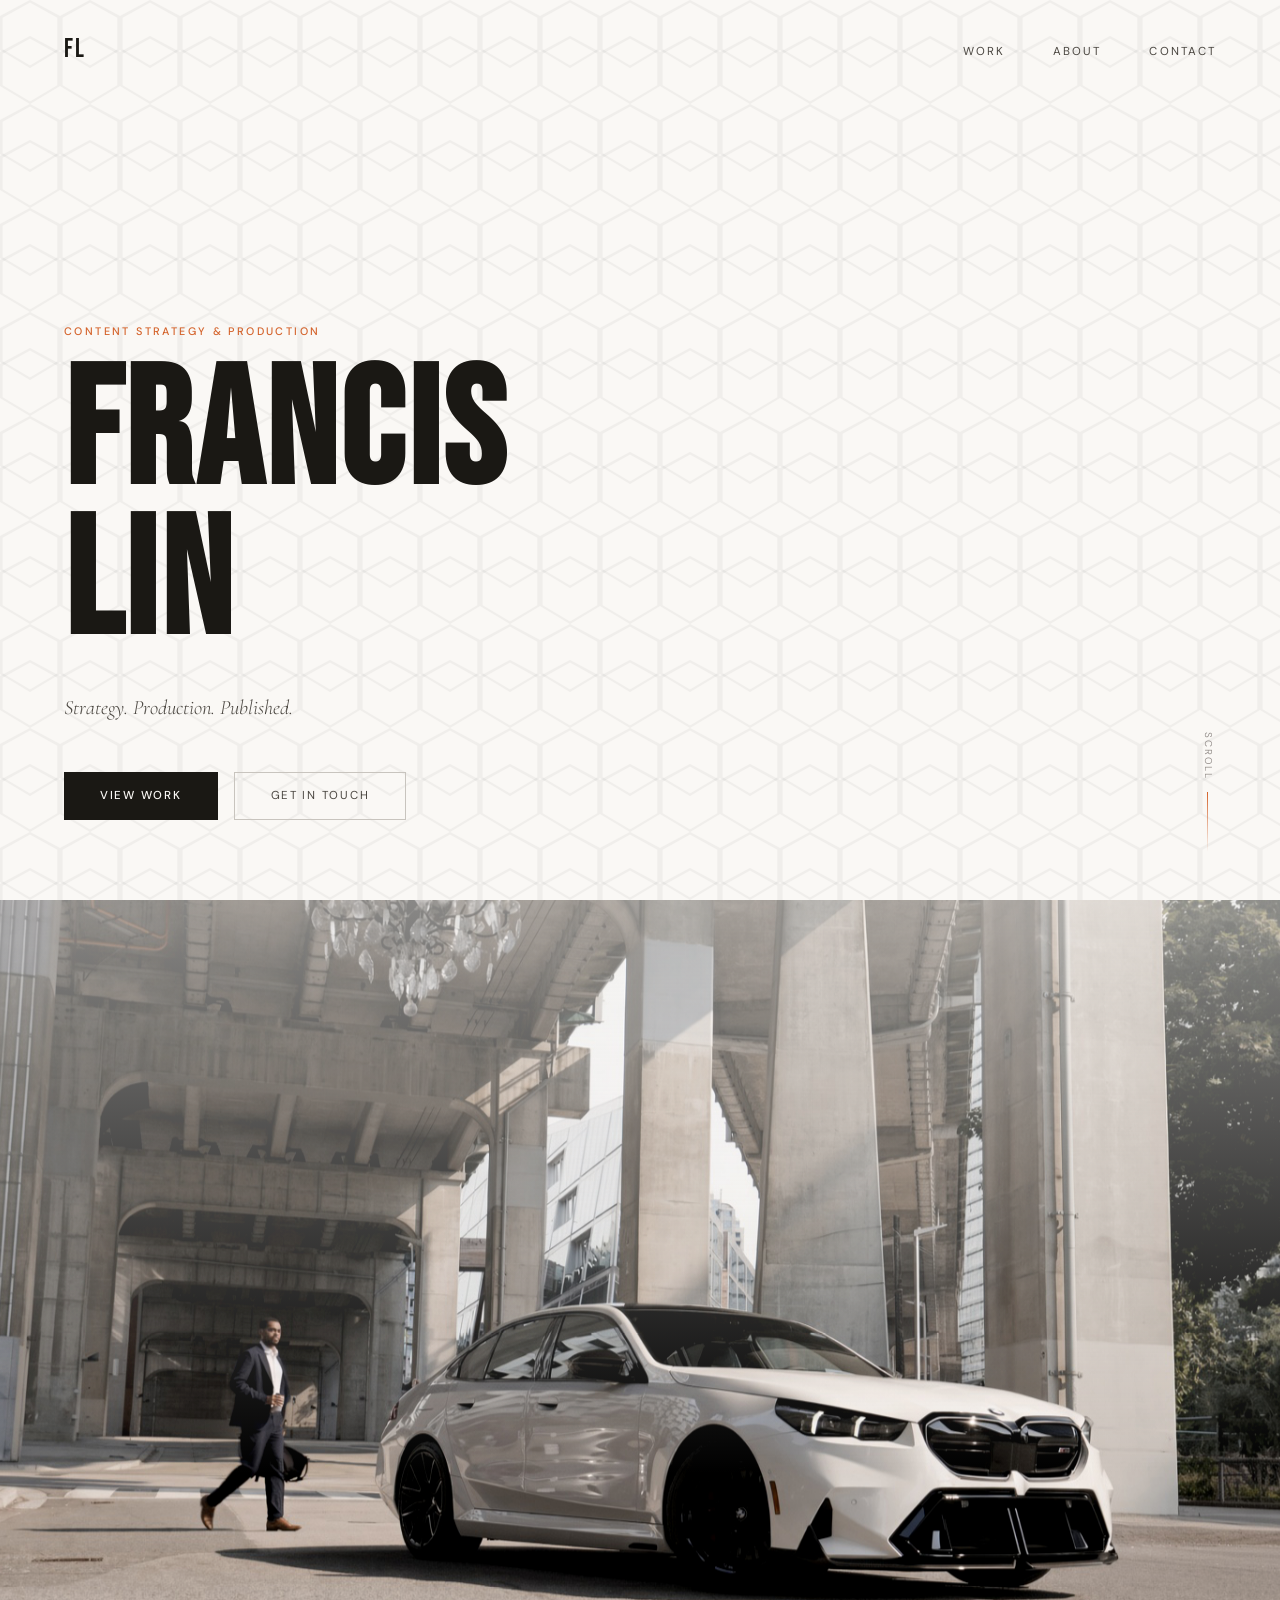
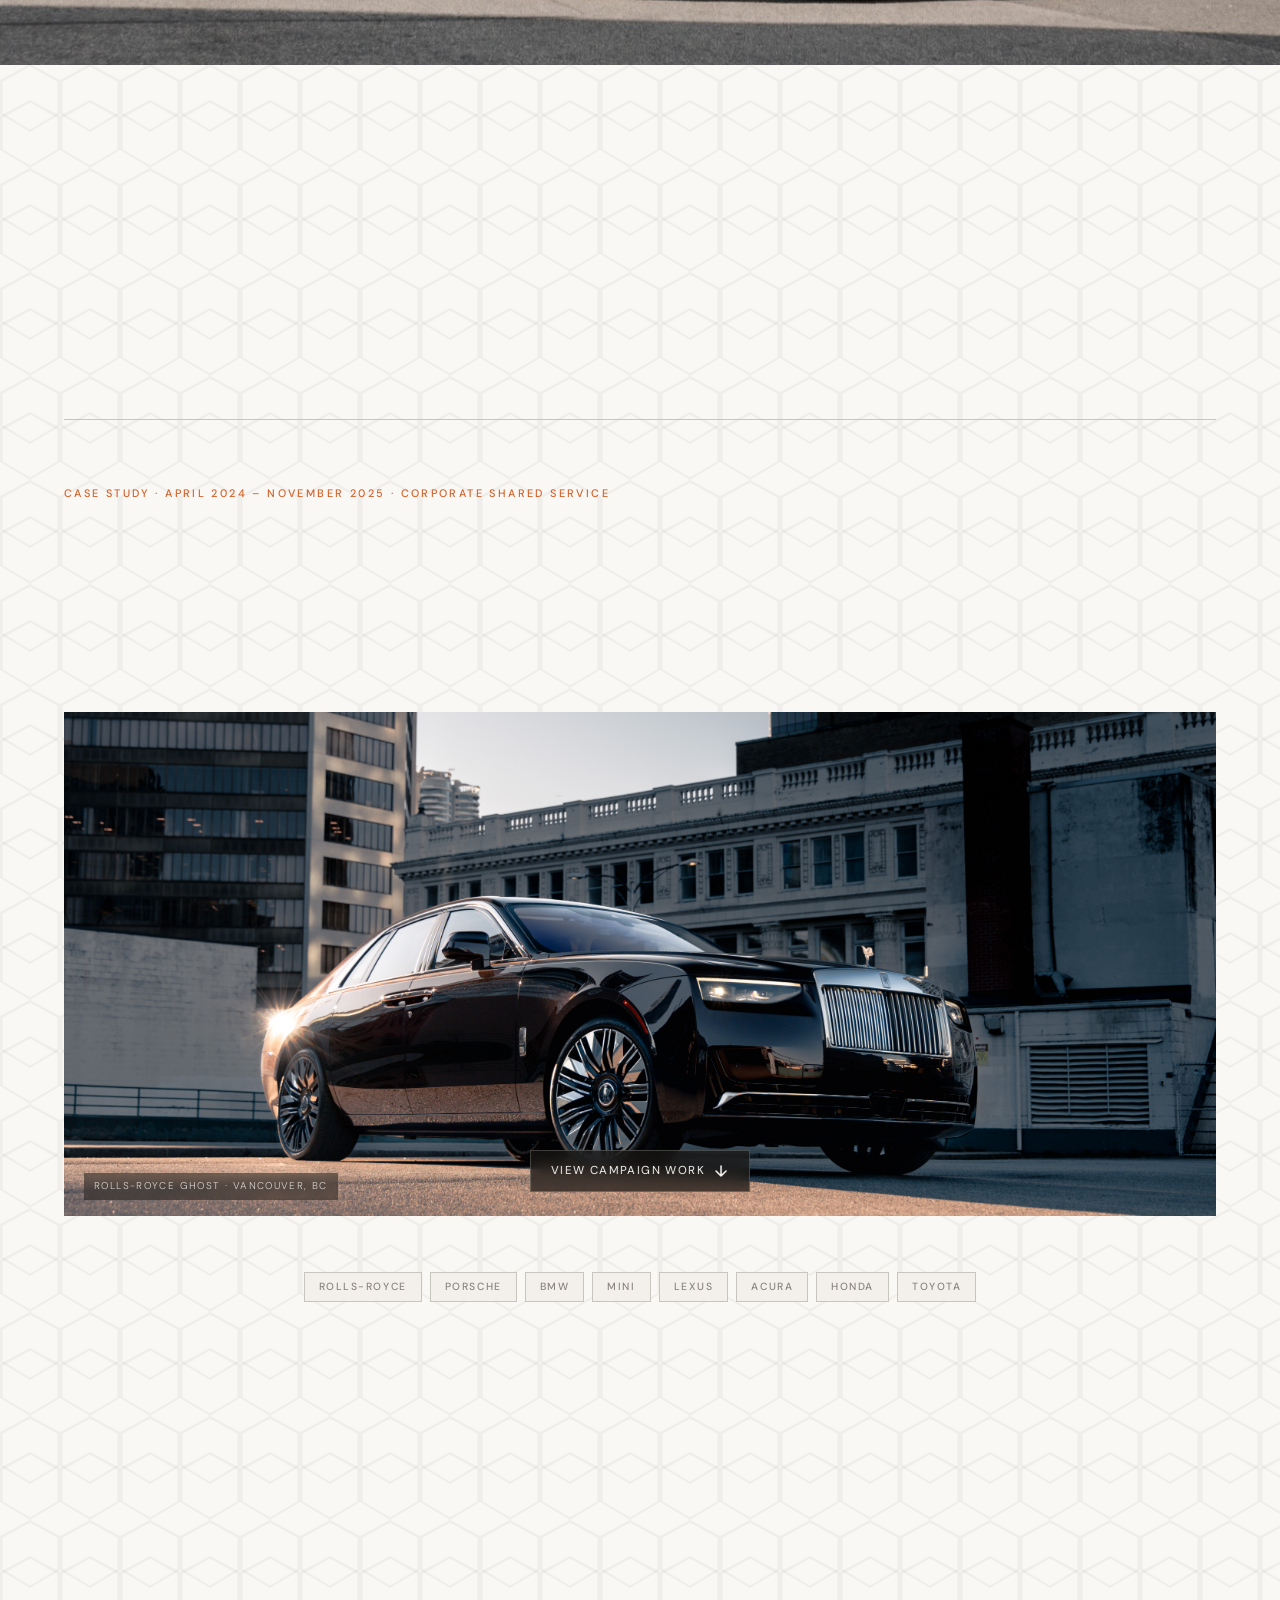
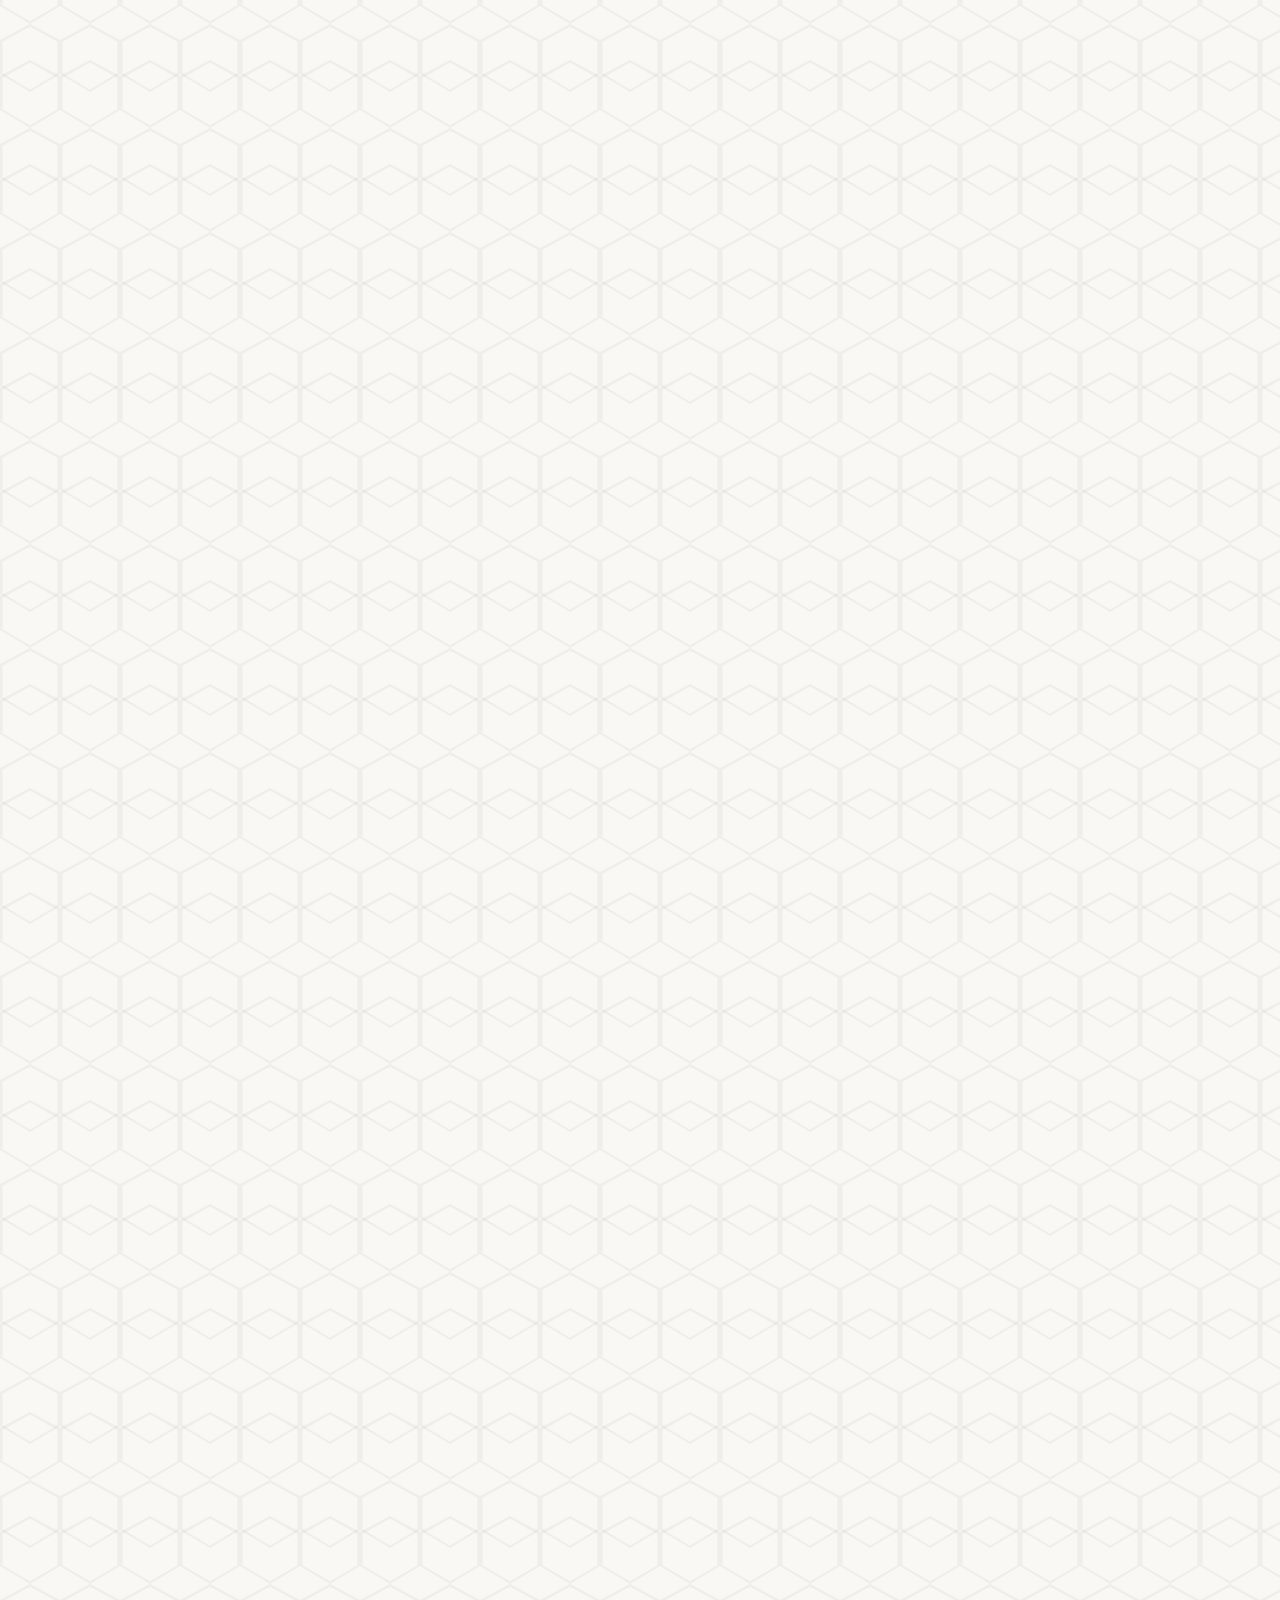
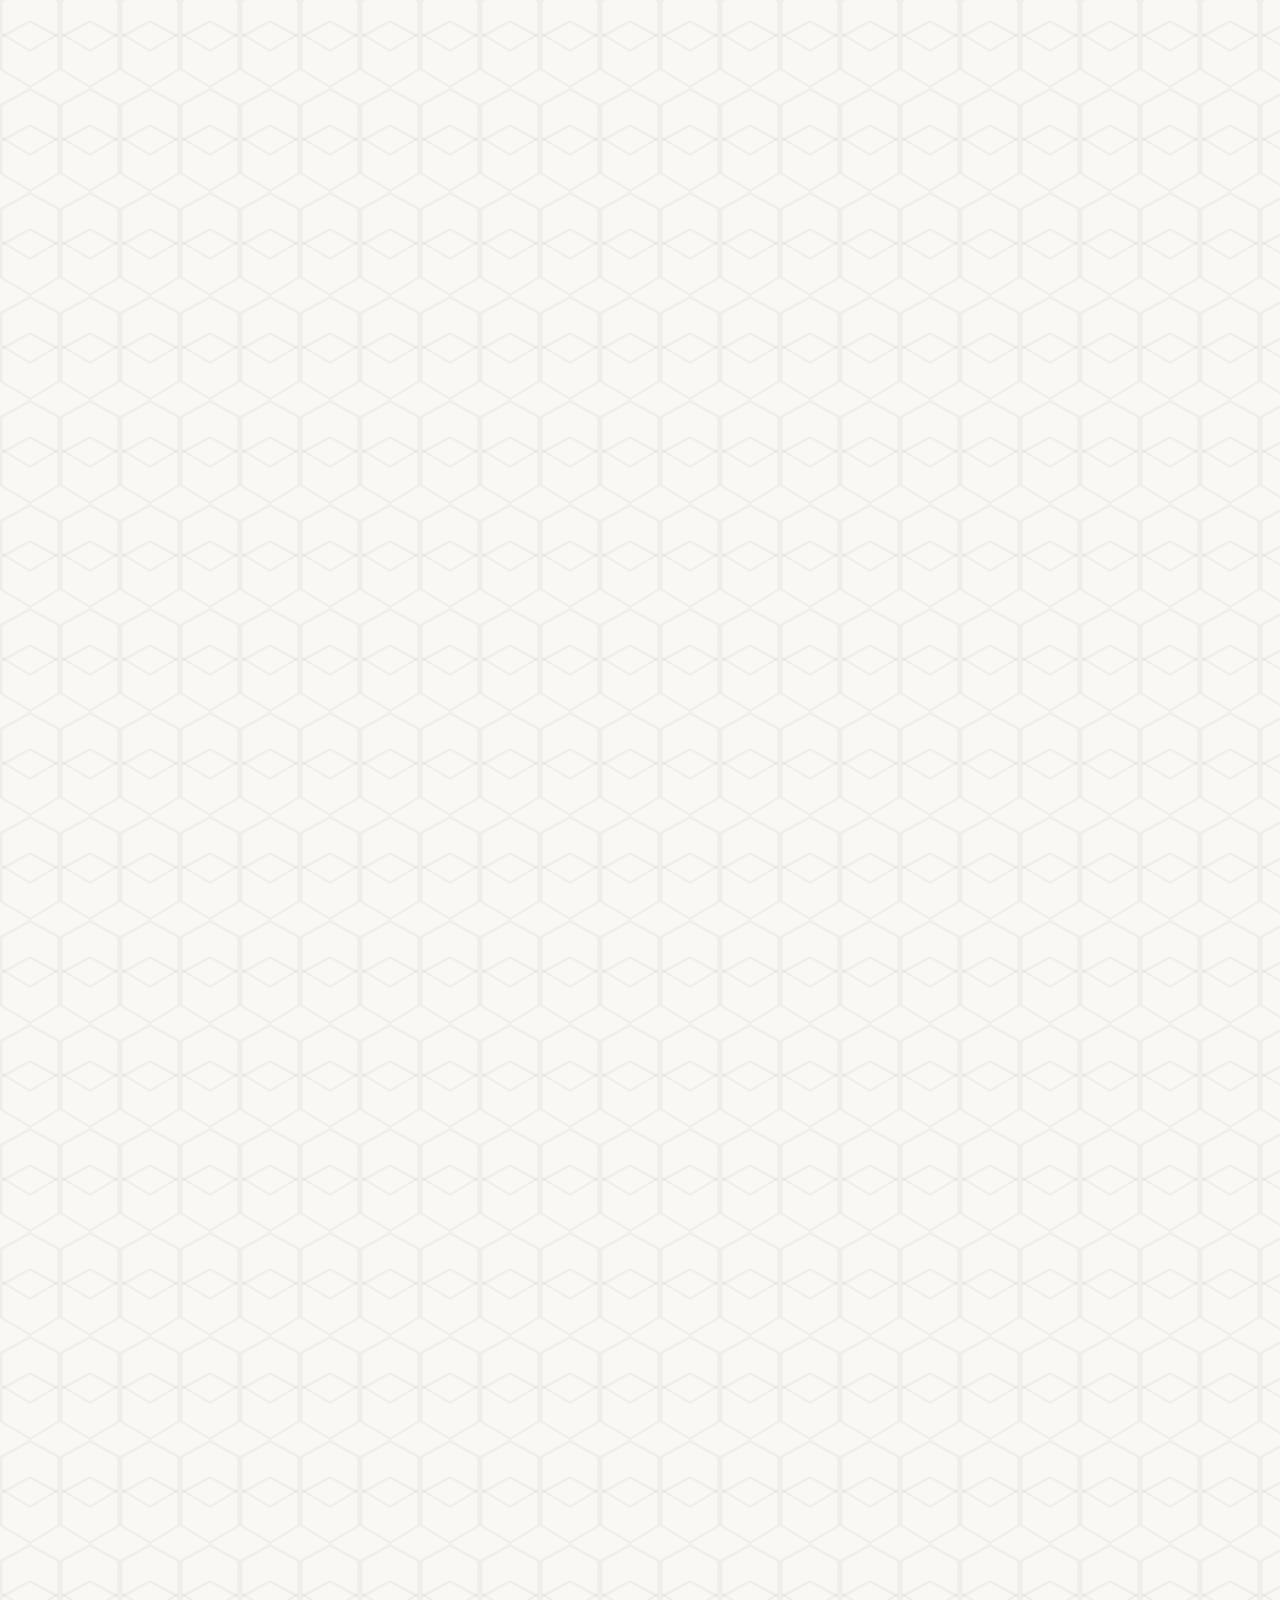
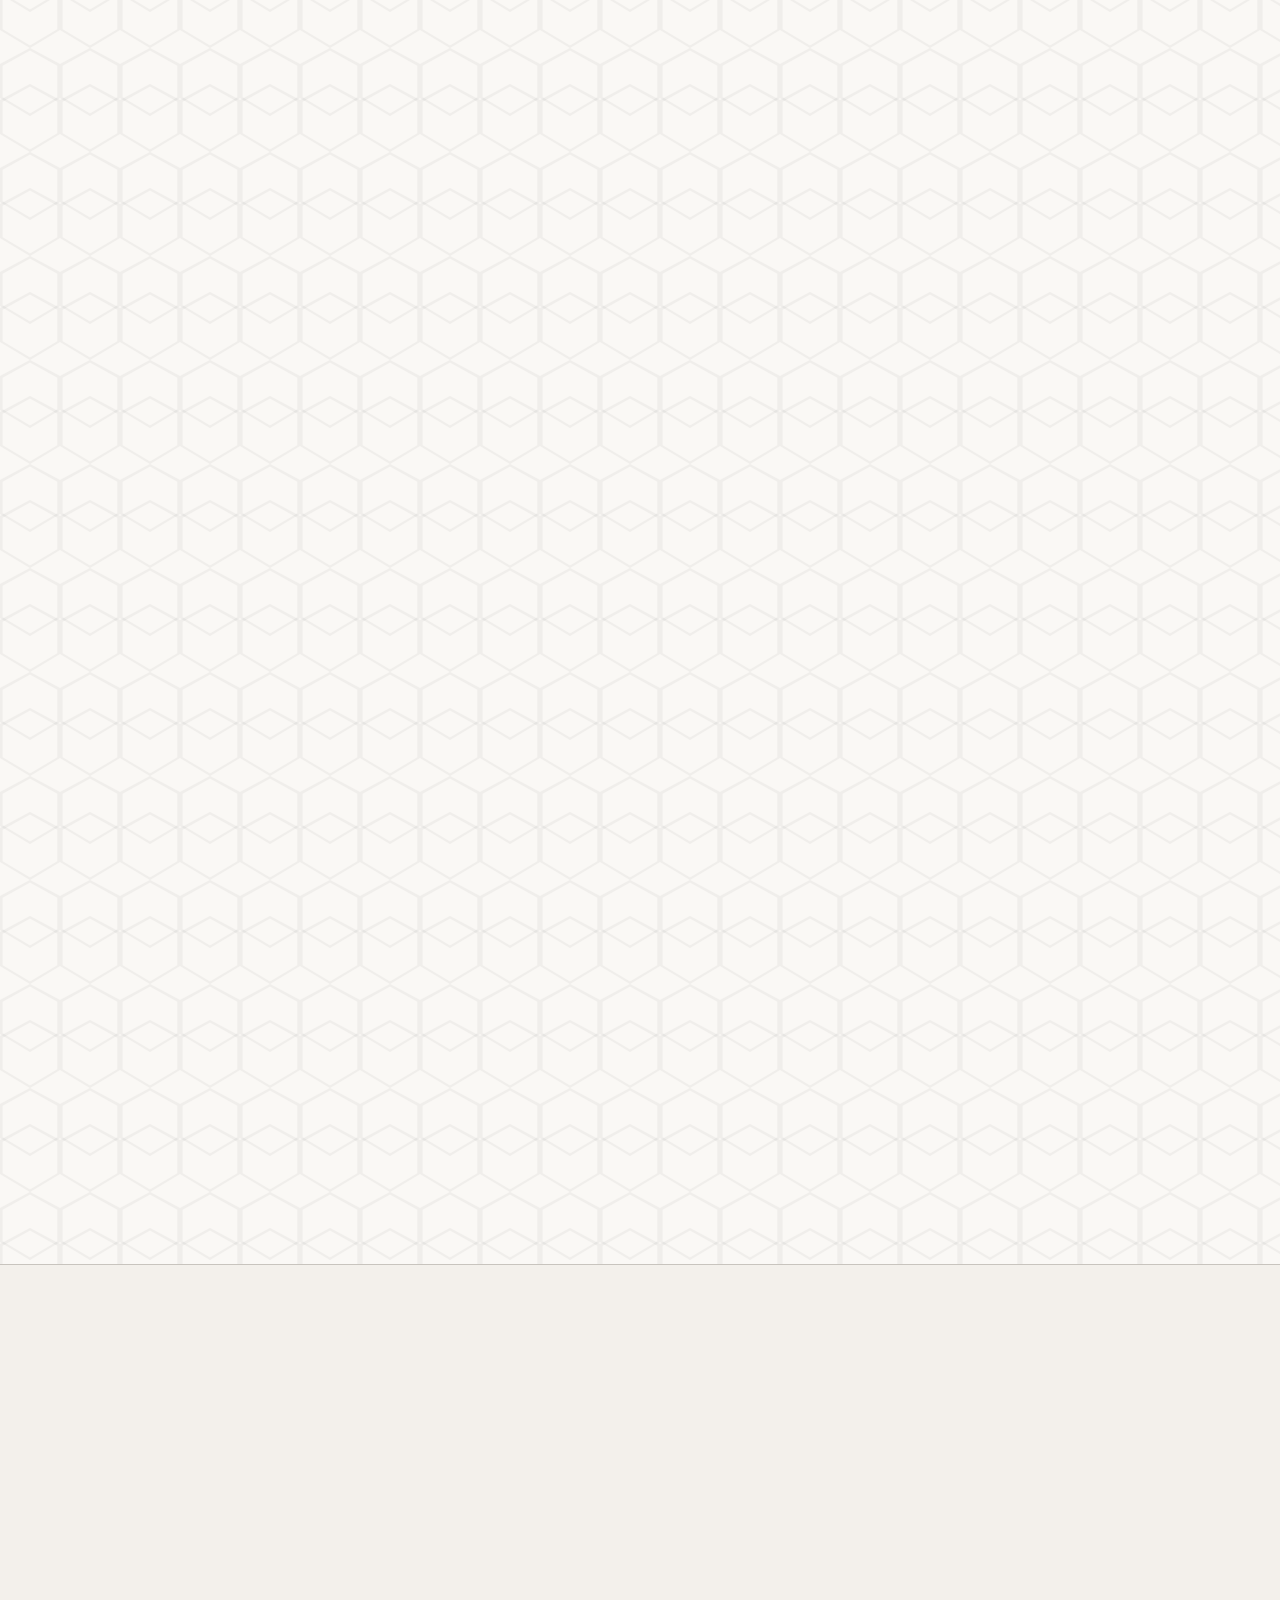
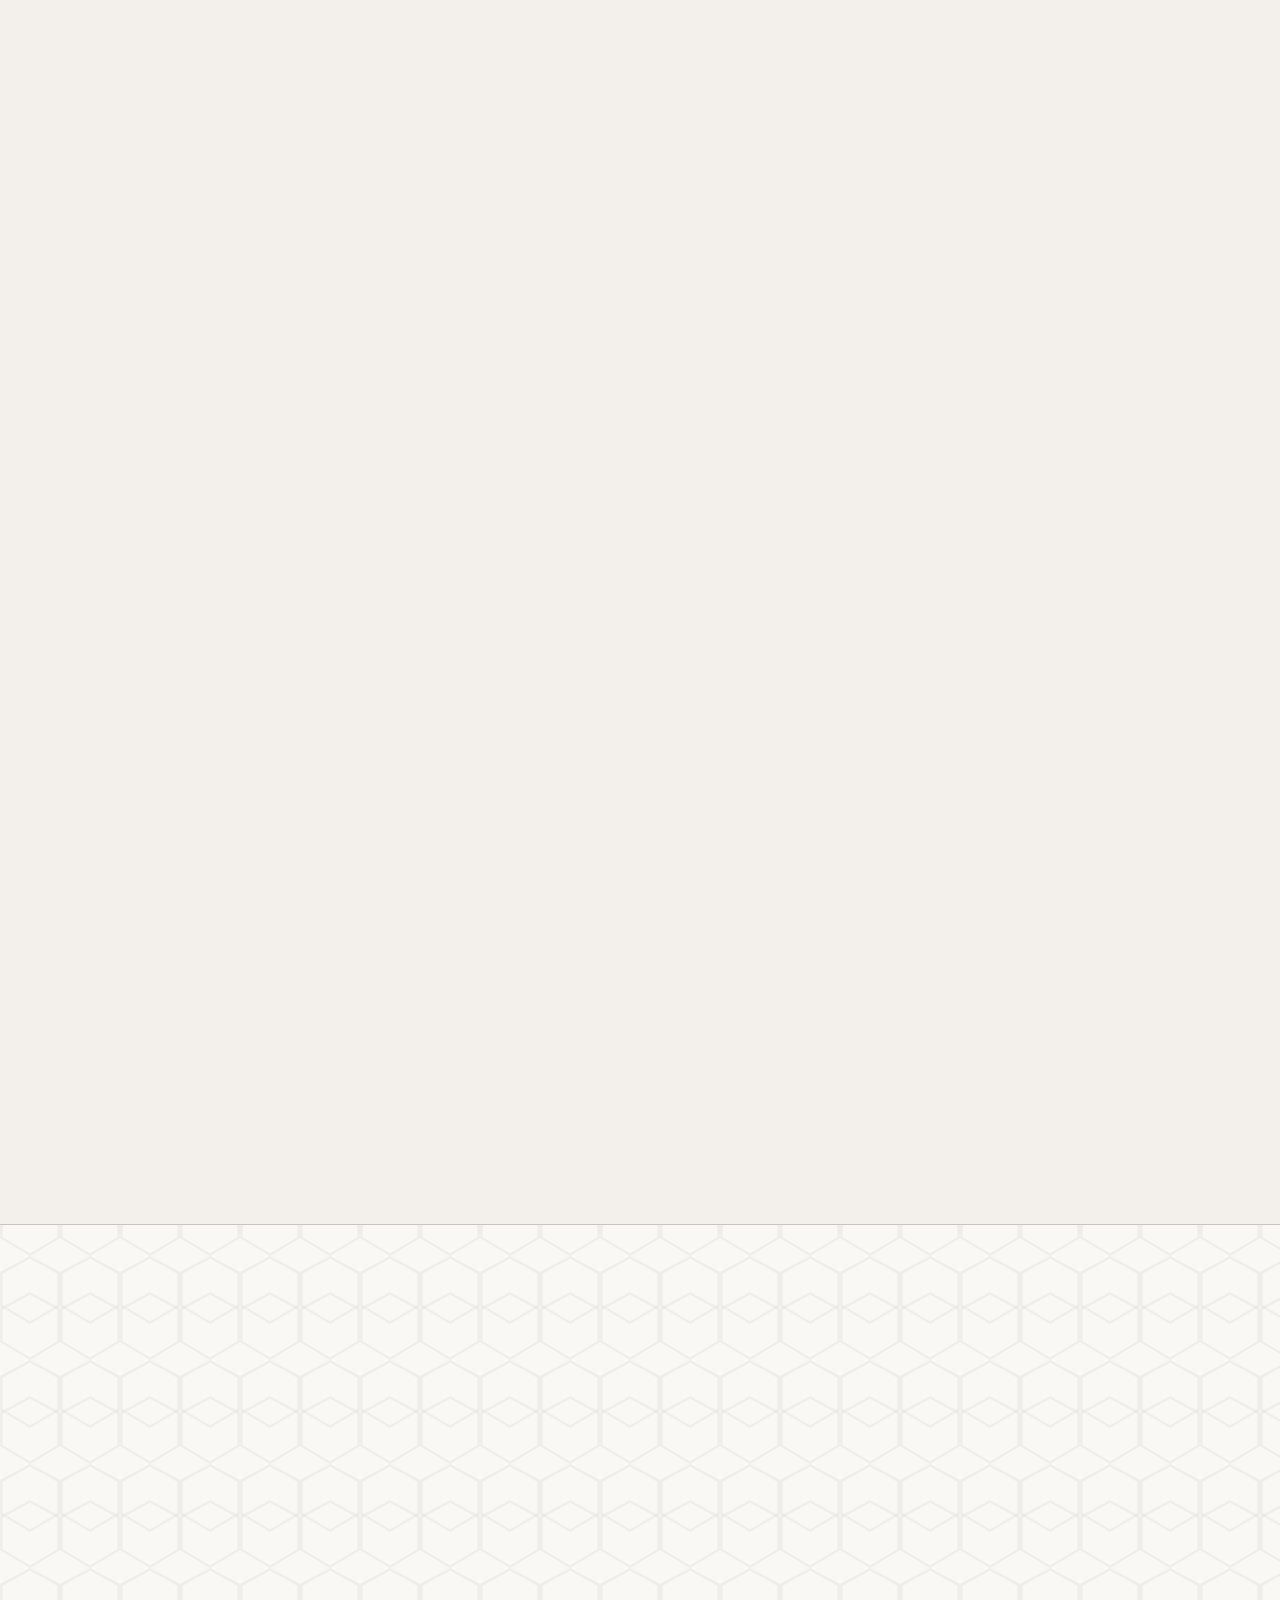
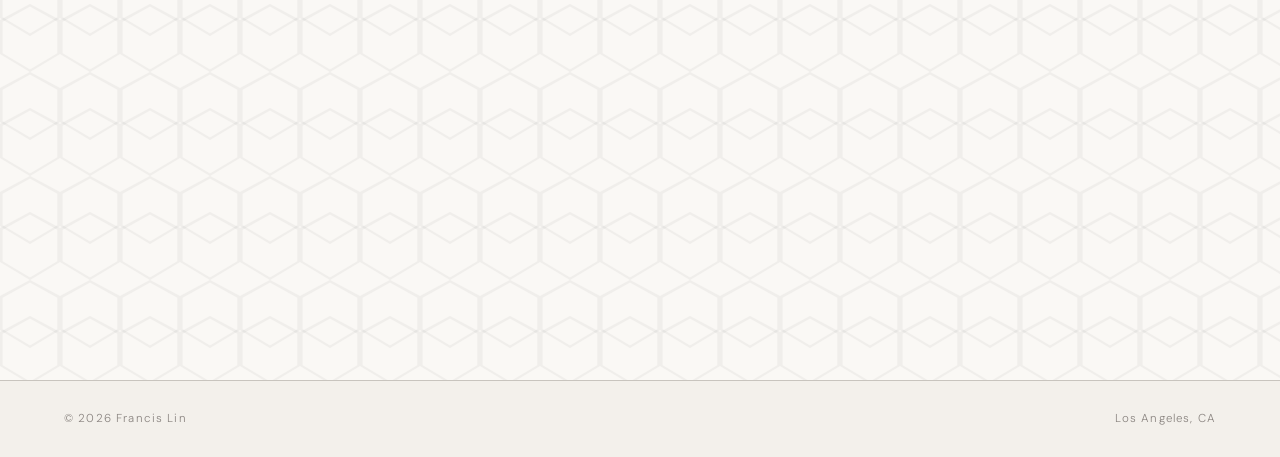
==== commit 3e983a78: "comment out third video" ====
--- a/index.html
+++ b/index.html
@@ -225,10 +225,12 @@
                 <span class="defiant-track-num">02</span>
                 <span class="defiant-track-name">Operator Training School, Langley</span>
               </div>
+              <!-- Defiant 3 pending — waiting on Godfrey for the footage. Uncomment when ready:
               <div class="defiant-track" data-src="assets/defiant-3.mp4" data-label="Patient's Voice 2025 — International Conference">
                 <span class="defiant-track-num">03</span>
                 <span class="defiant-track-name">Patient's Voice 2025 — International Conference</span>
               </div>
+              -->
             </div>
             <button class="defiant-next" id="defiantNext">›</button>
           </div>
@@ -251,7 +253,7 @@
             </div>
             <button class="slide-prev">‹</button>
             <button class="slide-next">›</button>
-            <button class="audio-toggle" aria-label="Toggle audio">🔇</button>
+            <button class="audio-toggle" aria-label="Toggle audio"><svg width="14" height="14" viewBox="0 0 24 24" fill="none" stroke="currentColor" stroke-width="2" stroke-linecap="round" stroke-linejoin="round"><polygon points="11 5 6 9 2 9 2 15 6 15 11 19 11 5"></polygon><line x1="23" y1="9" x2="17" y2="15"></line><line x1="17" y1="9" x2="23" y2="15"></line></svg></button>
             <span class="work-card-img-label">Event</span>
           </div>
           <div class="work-card-body">
--- a/style.css
+++ b/style.css
@@ -262,9 +262,20 @@
   overflow: hidden;
   position: relative;
 }
+.hero-image-wrap::before {
+  content: '';
+  position: absolute;
+  top: 0;
+  left: 0;
+  right: 0;
+  height: 75%;
+  background: linear-gradient(to bottom, rgba(250,248,245,0.55) 0%, rgba(250,248,245,0) 100%);
+  z-index: 1;
+  pointer-events: none;
+}
 .hero-image-inner {
   width: 100%;
-  height: 120%;
+  height: 135%;
   position: relative;
   top: 0;
   will-change: transform;
@@ -1009,7 +1020,7 @@
 .slide-next { right: 8px; }
 .audio-toggle {
   position: absolute;
-  bottom: 10px;
+  top: 10px;
   right: 10px;
   width: 30px;
   height: 30px;
@@ -1017,7 +1028,6 @@
   background: rgba(26,24,20,0.5);
   border: none;
   color: var(--cream);
-  font-size: 0.85rem;
   cursor: pointer;
   display: flex;
   align-items: center;
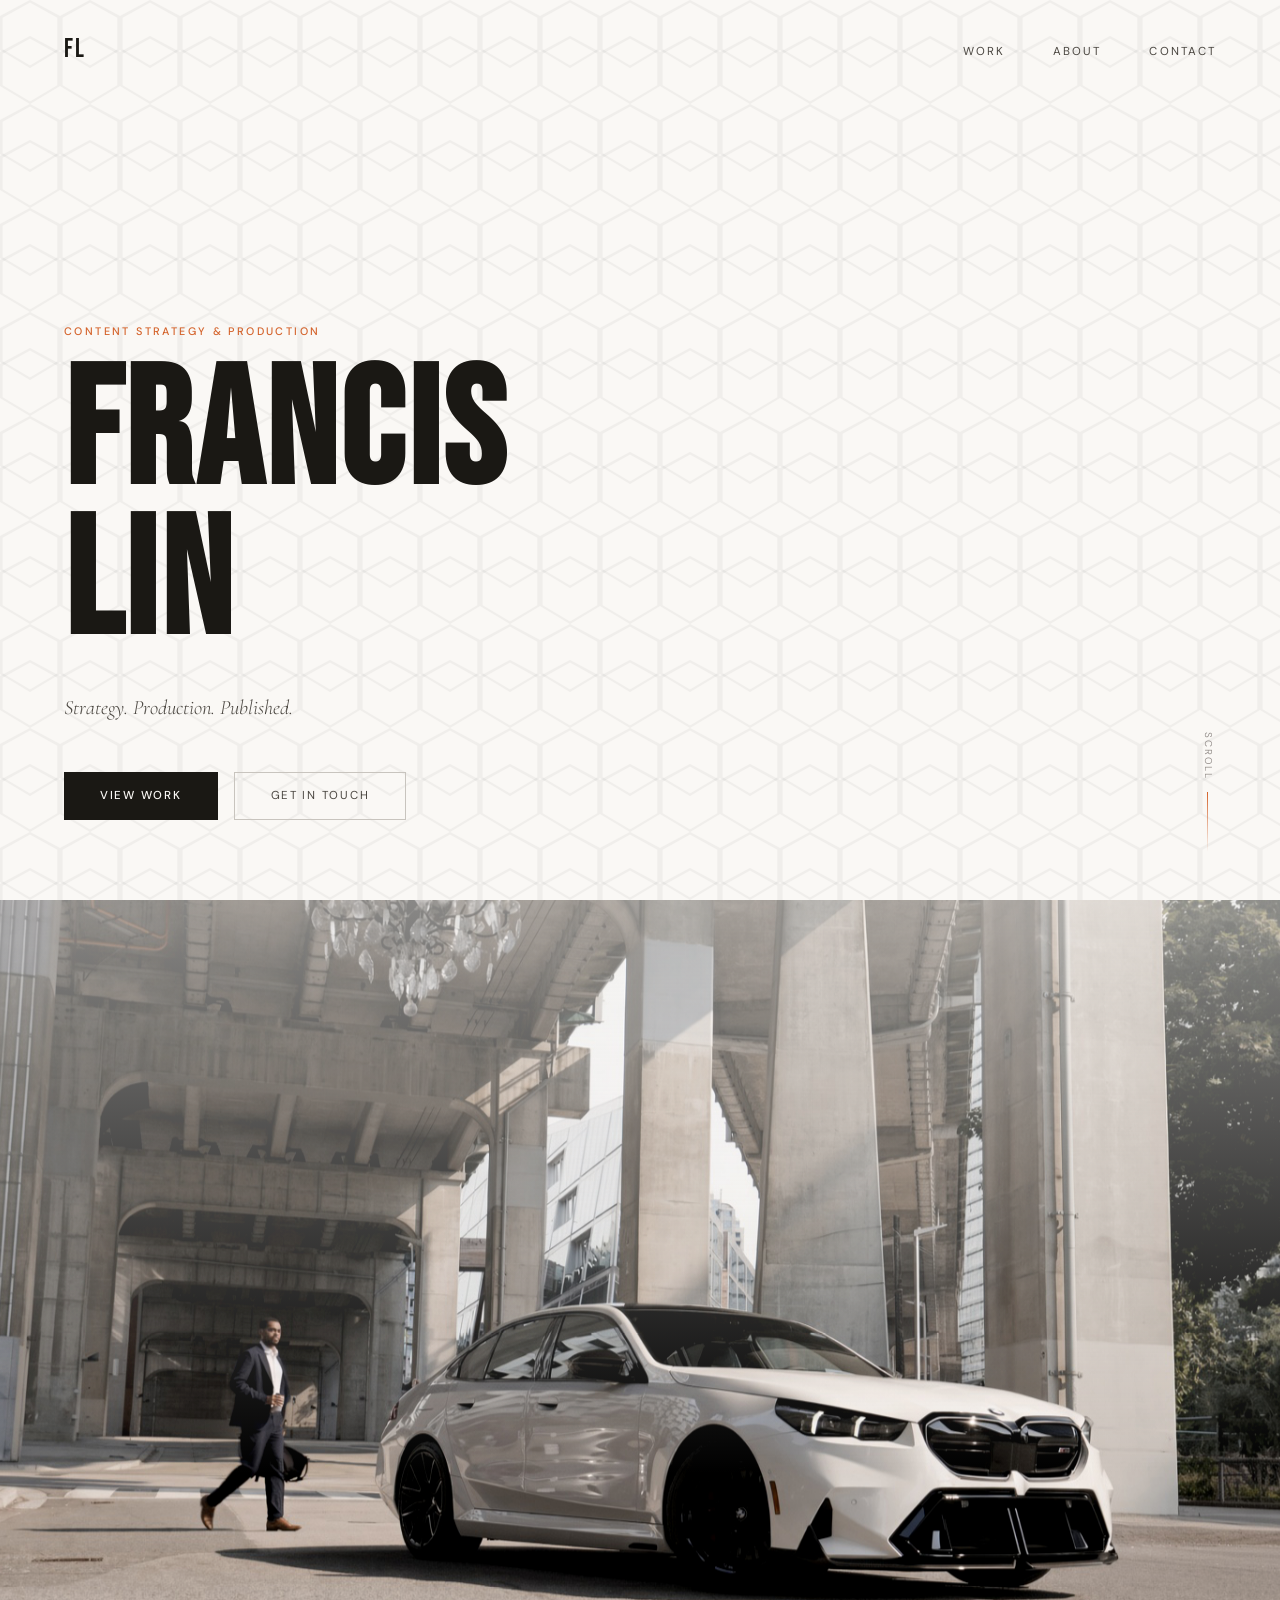
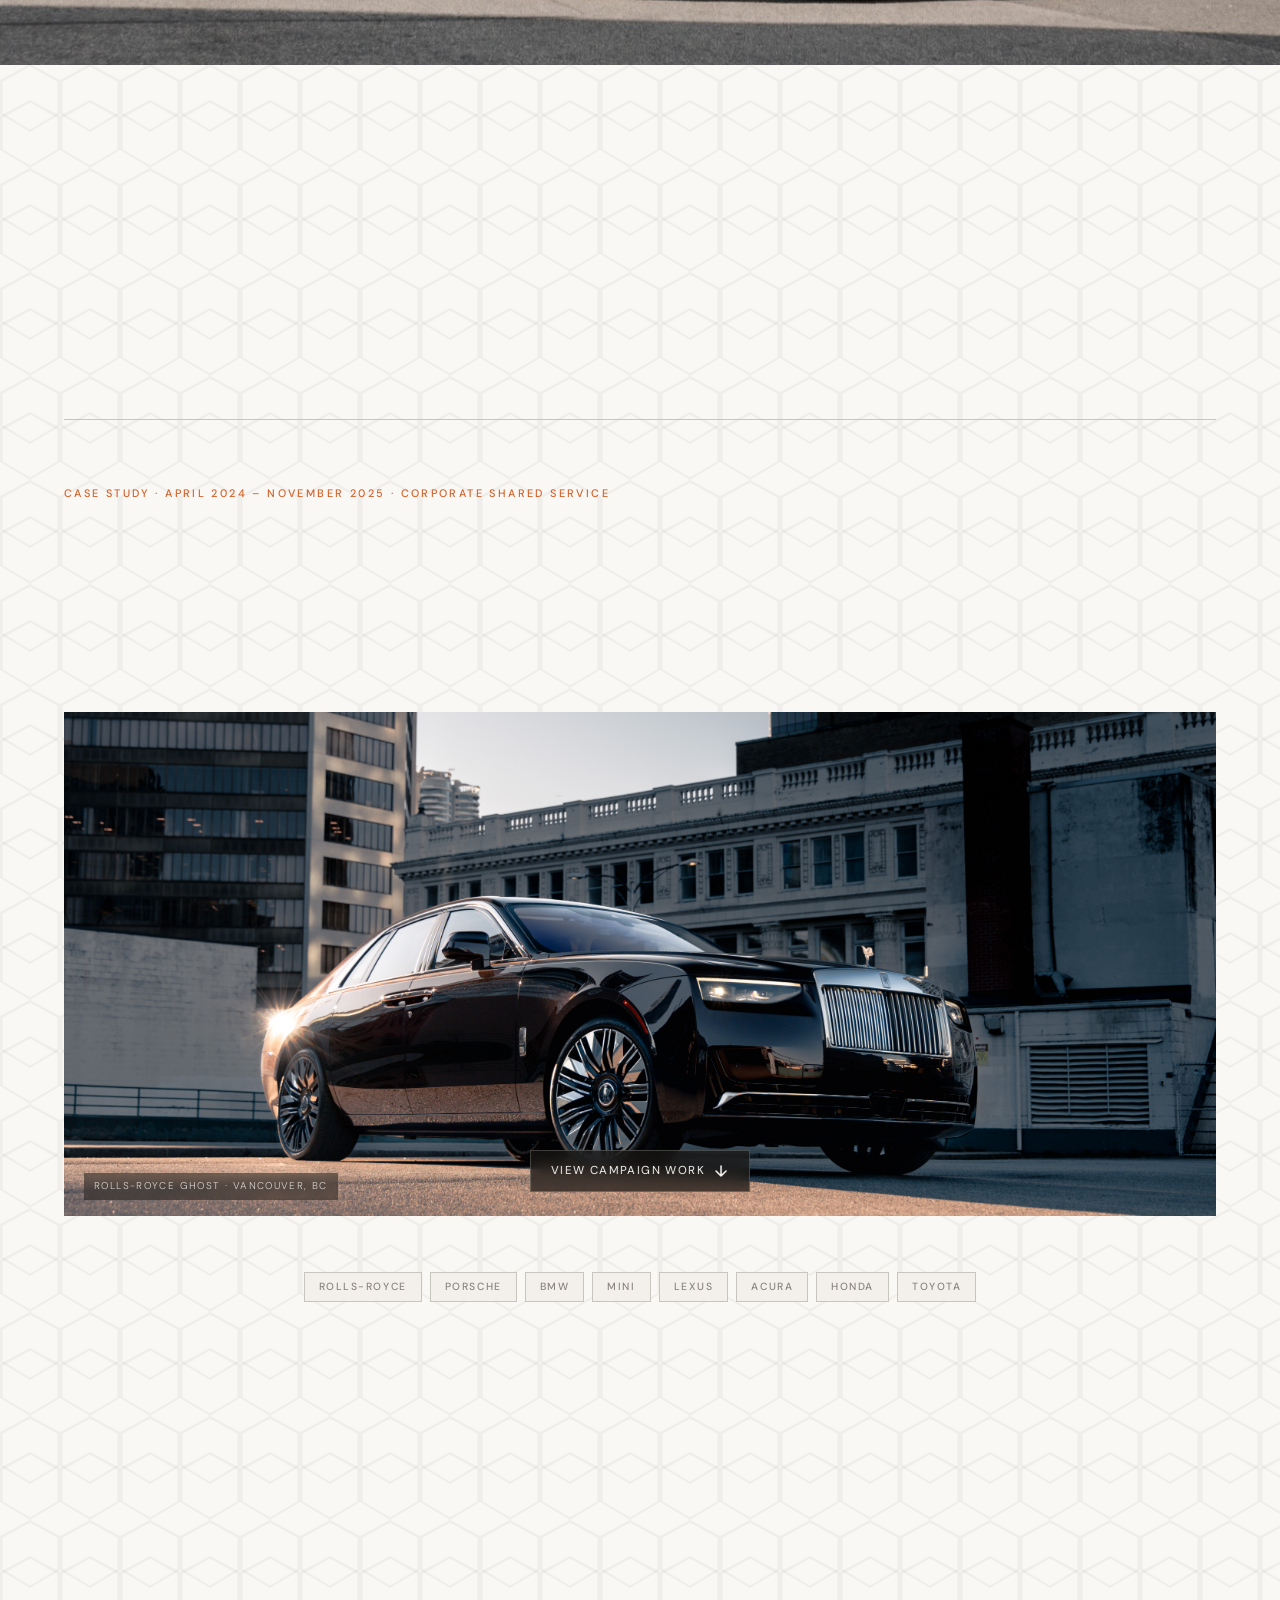
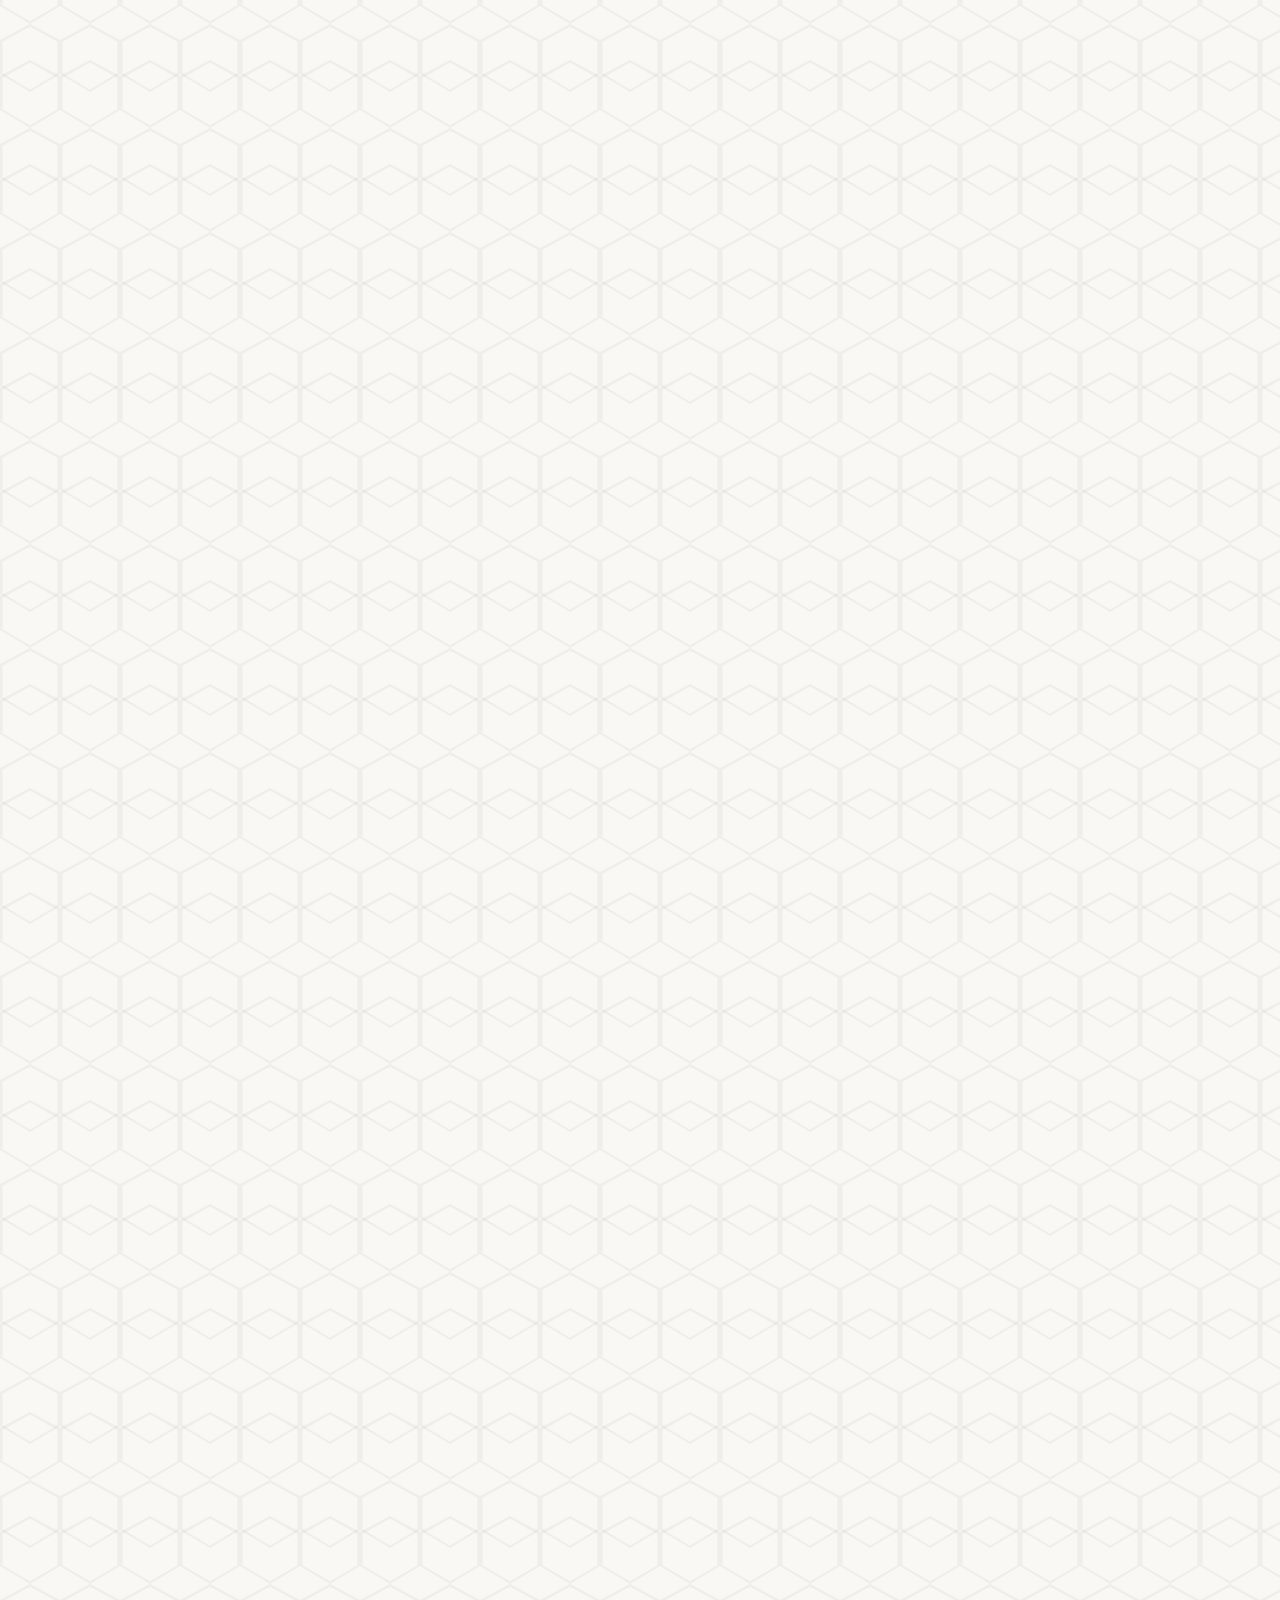
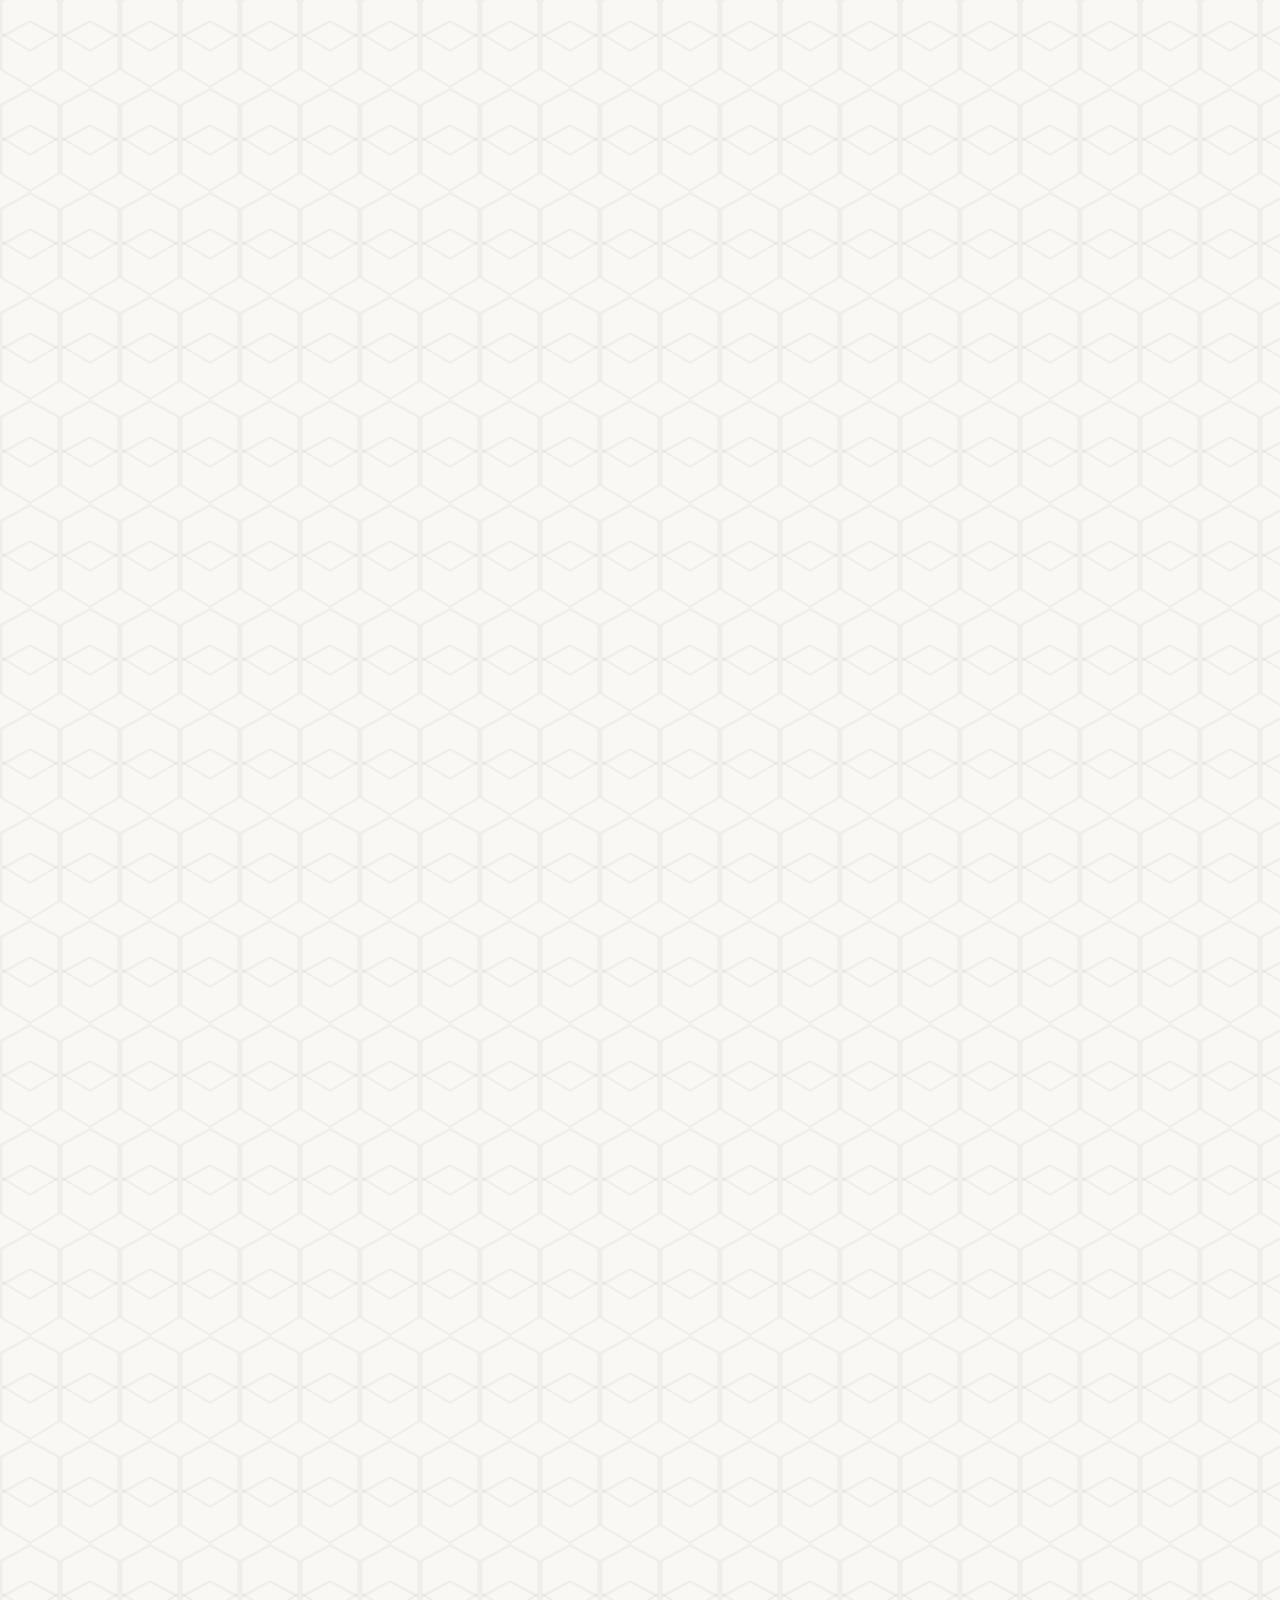
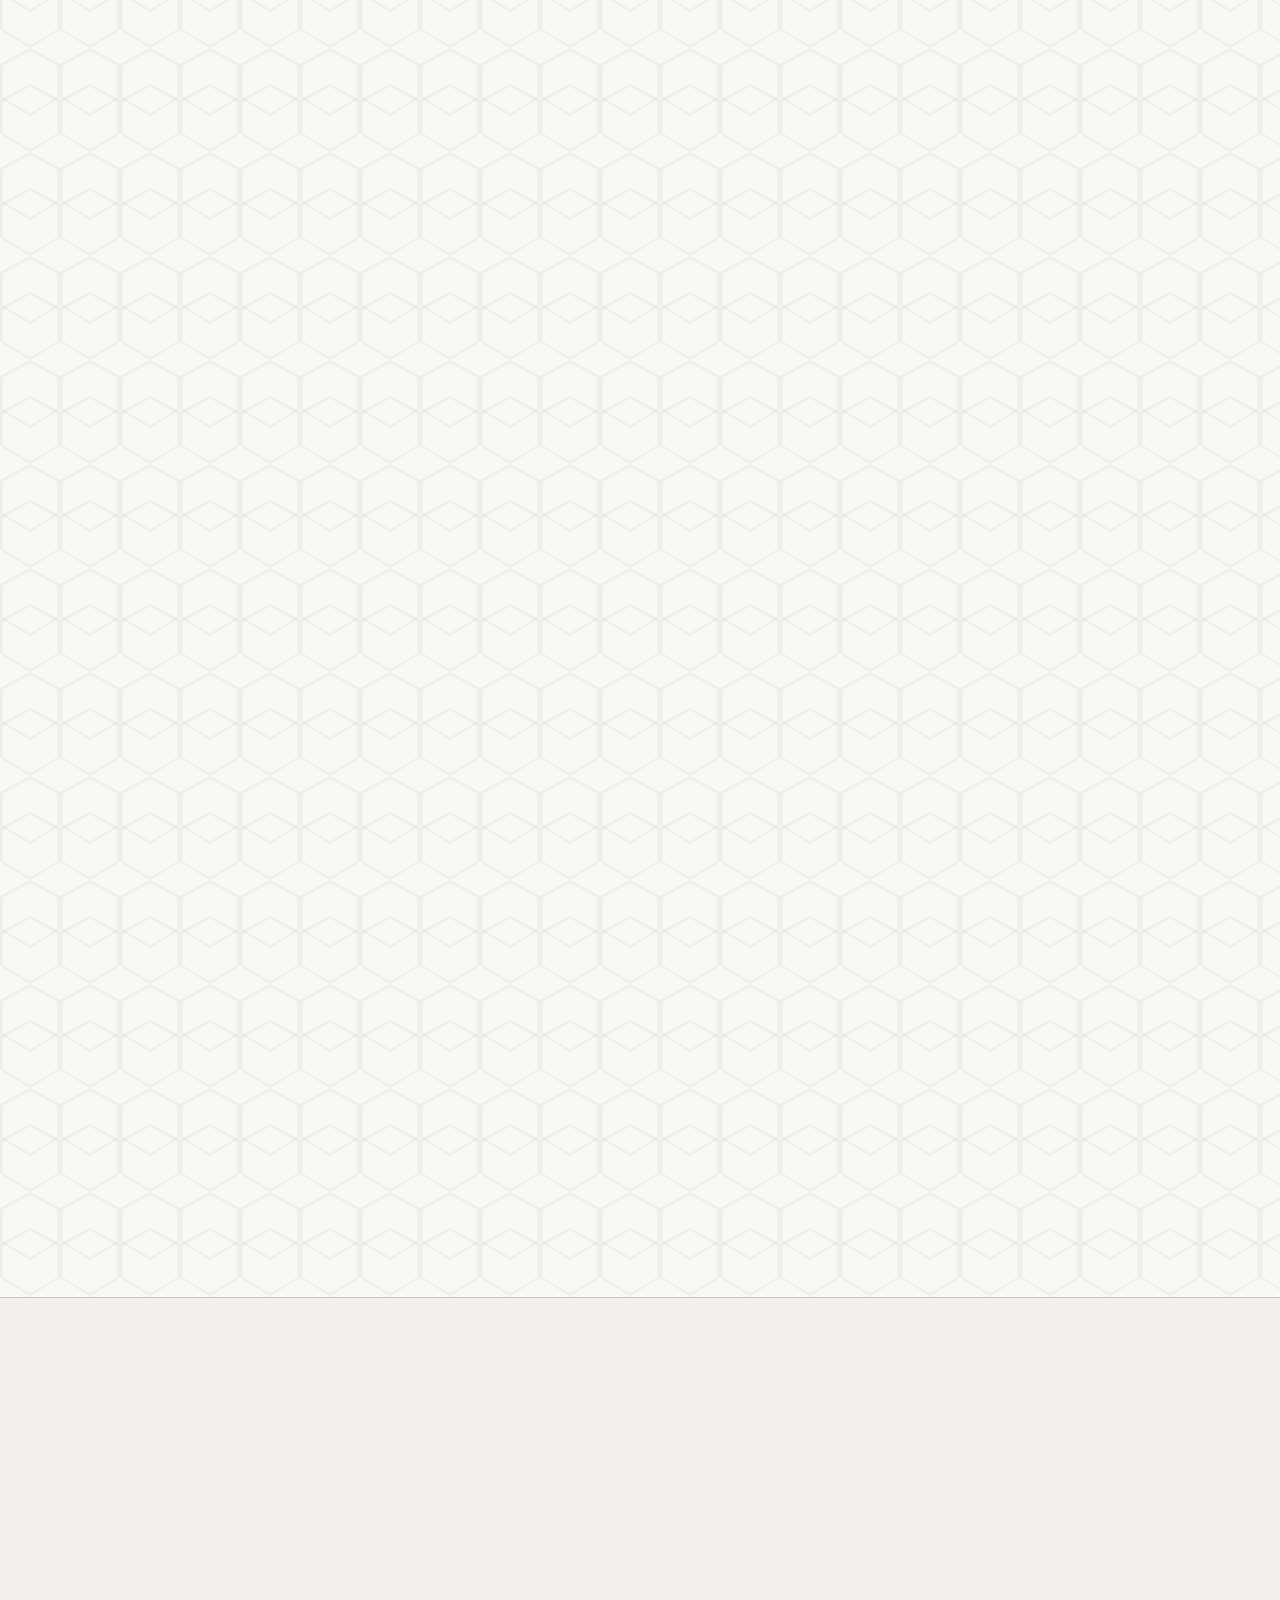
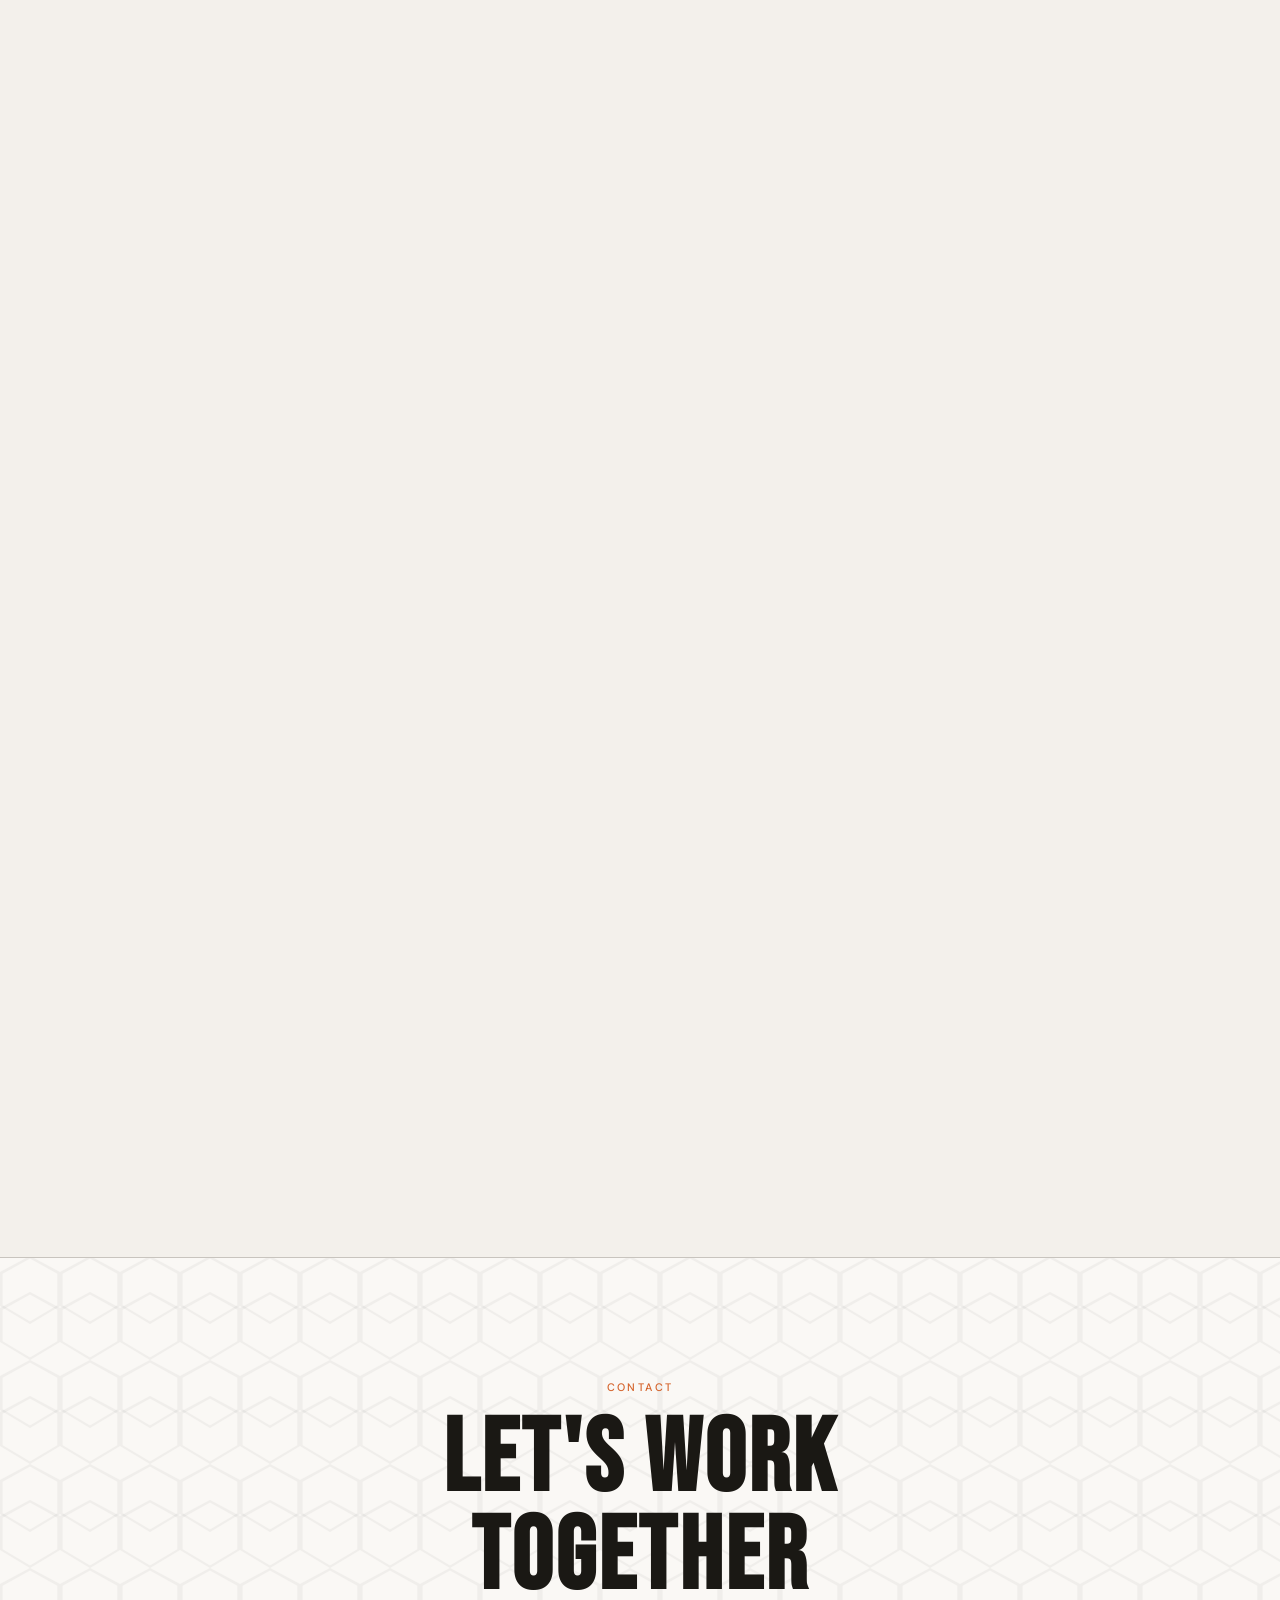
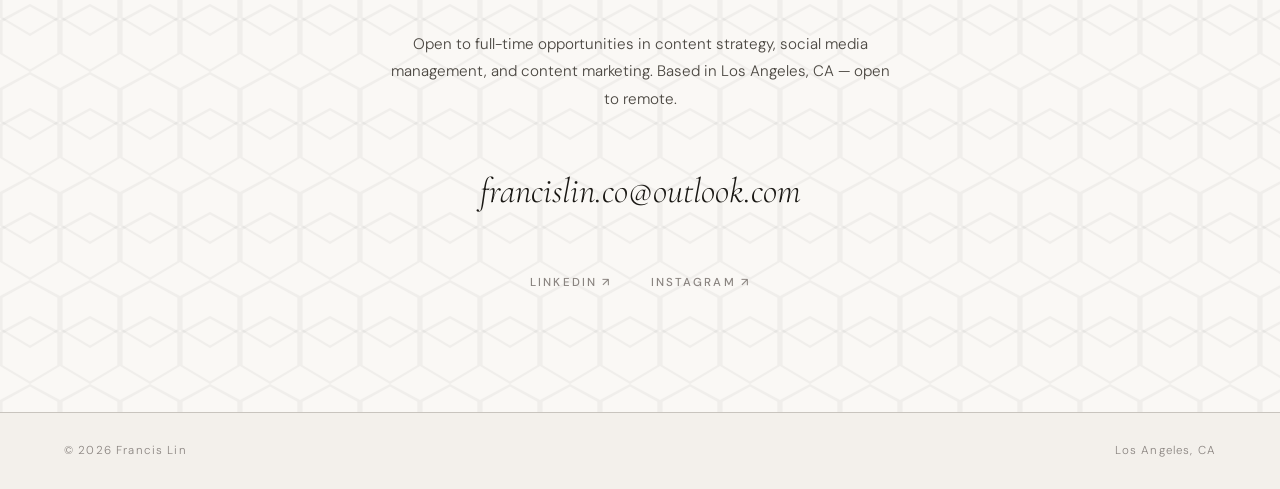
==== commit 8a6baaab: "credits added" ====
--- a/index.html
+++ b/index.html
@@ -234,6 +234,7 @@
             </div>
             <button class="defiant-next" id="defiantNext">›</button>
           </div>
+          <div class="defiant-credit">Directed &amp; shot by Godfrey — Defiant One Media</div>
         </div>
       </div>
 
--- a/style.css
+++ b/style.css
@@ -1247,6 +1247,13 @@
   transition: color 0.2s;
 }
 .defiant-track-name { font-size: 0.82rem; color: var(--ink-soft); line-height: 1.4; }
+.defiant-credit {
+  font-size: 0.68rem;
+  letter-spacing: 0.06em;
+  color: var(--ink-muted);
+  margin-top: 14px;
+  text-align: right;
+}
 
 /* ============ BACKGROUND PATTERN ============ */
 body {
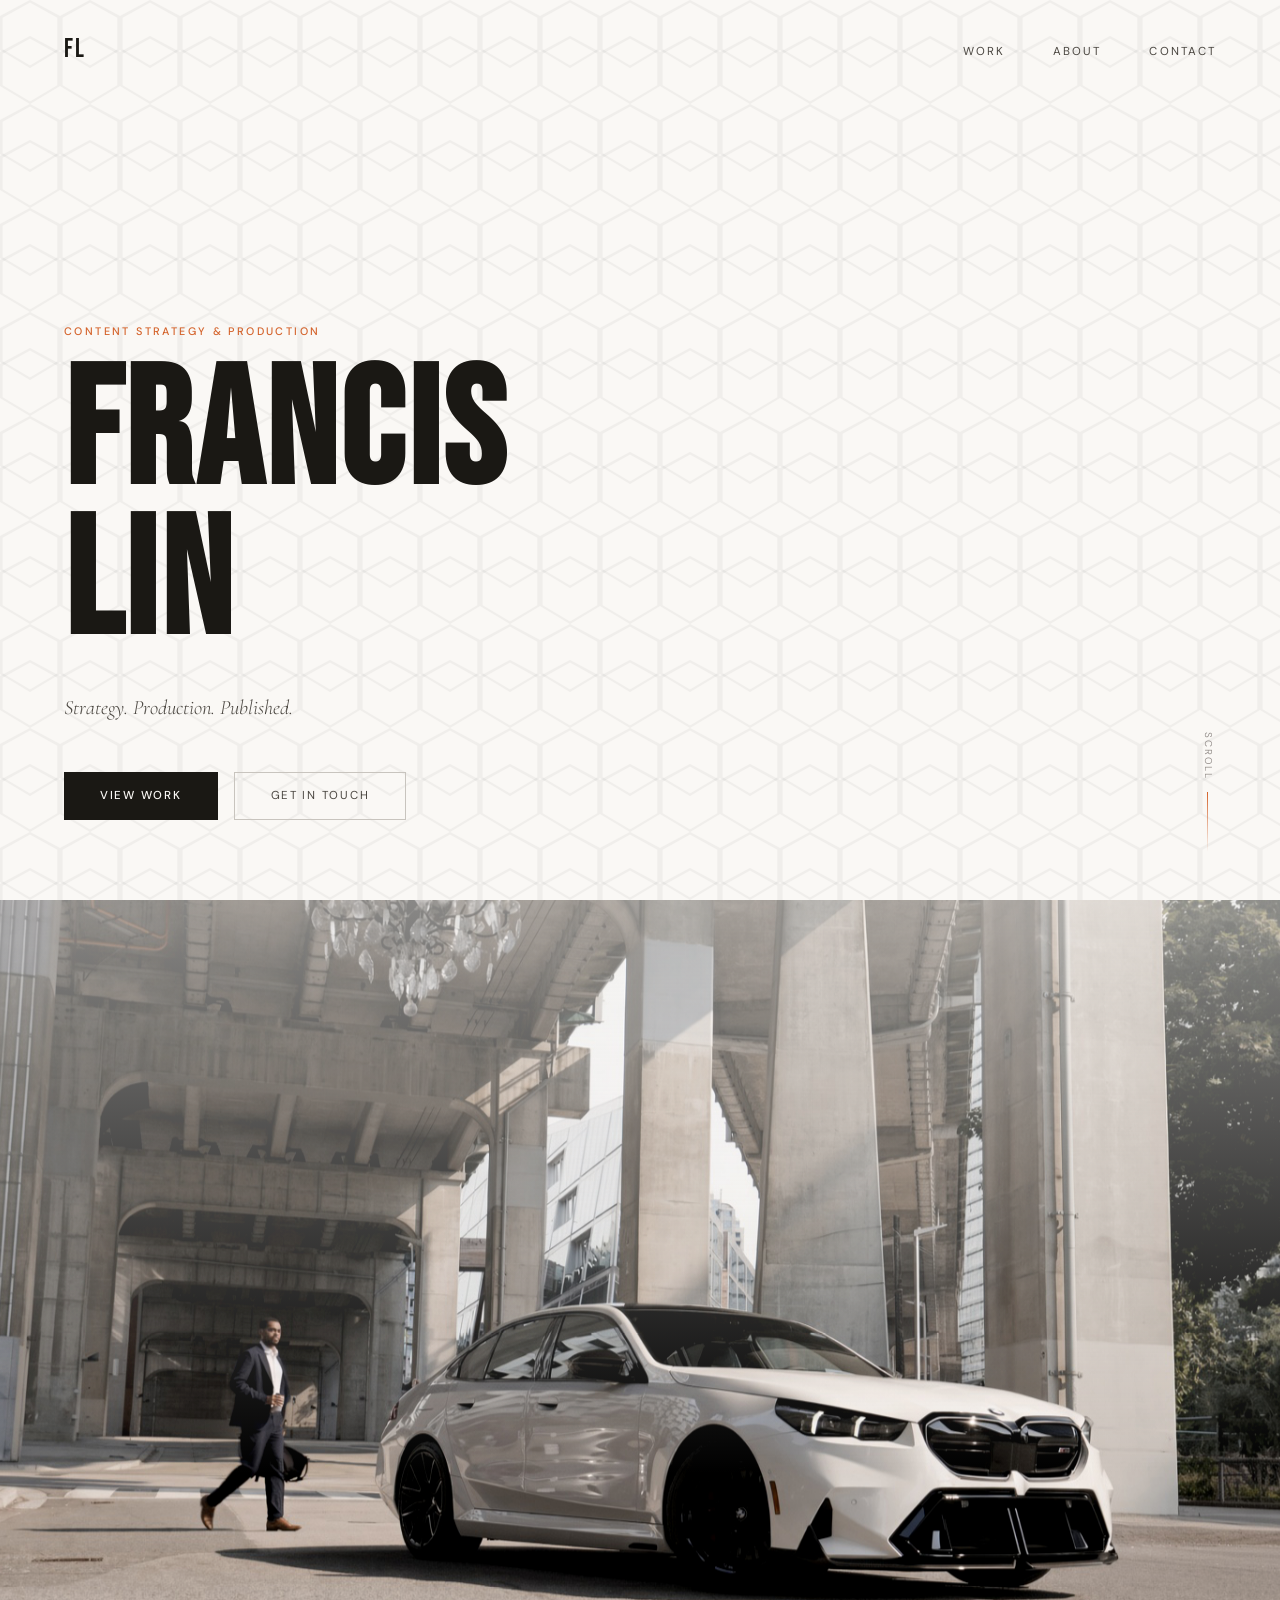
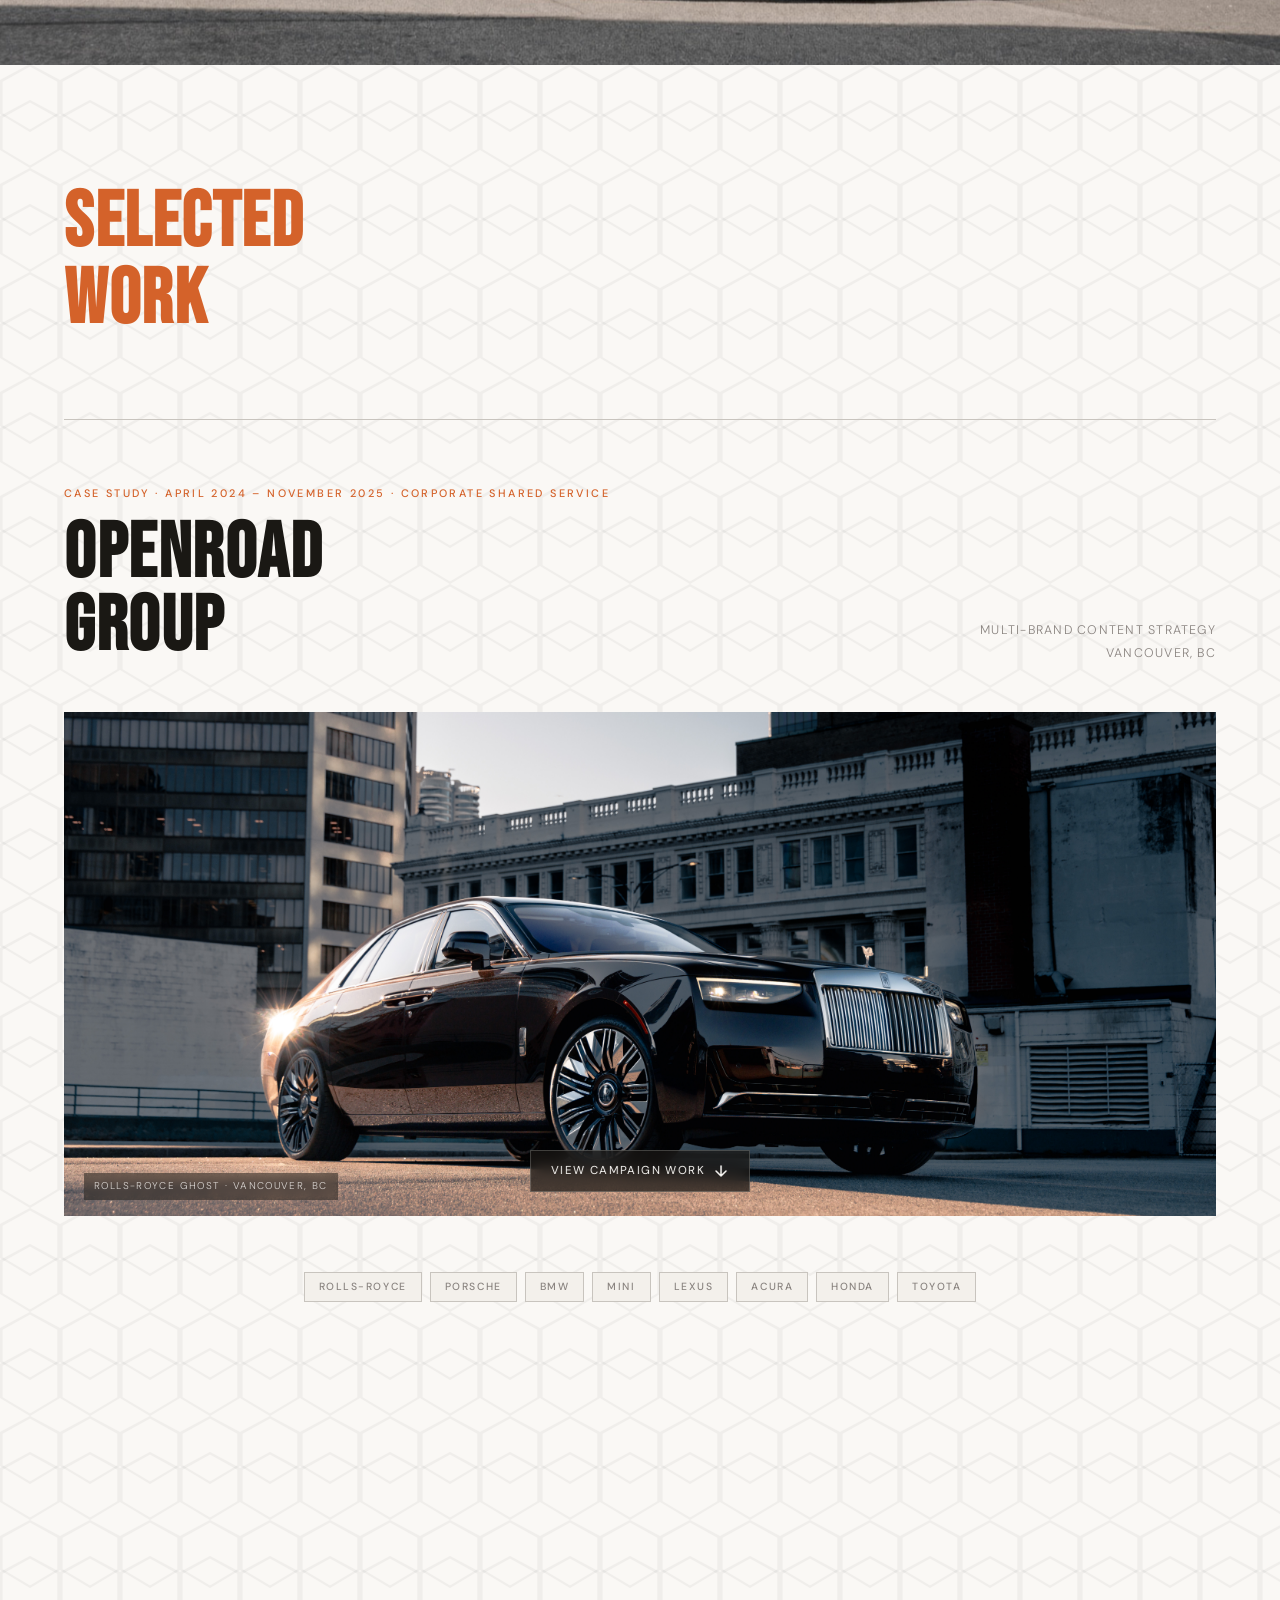
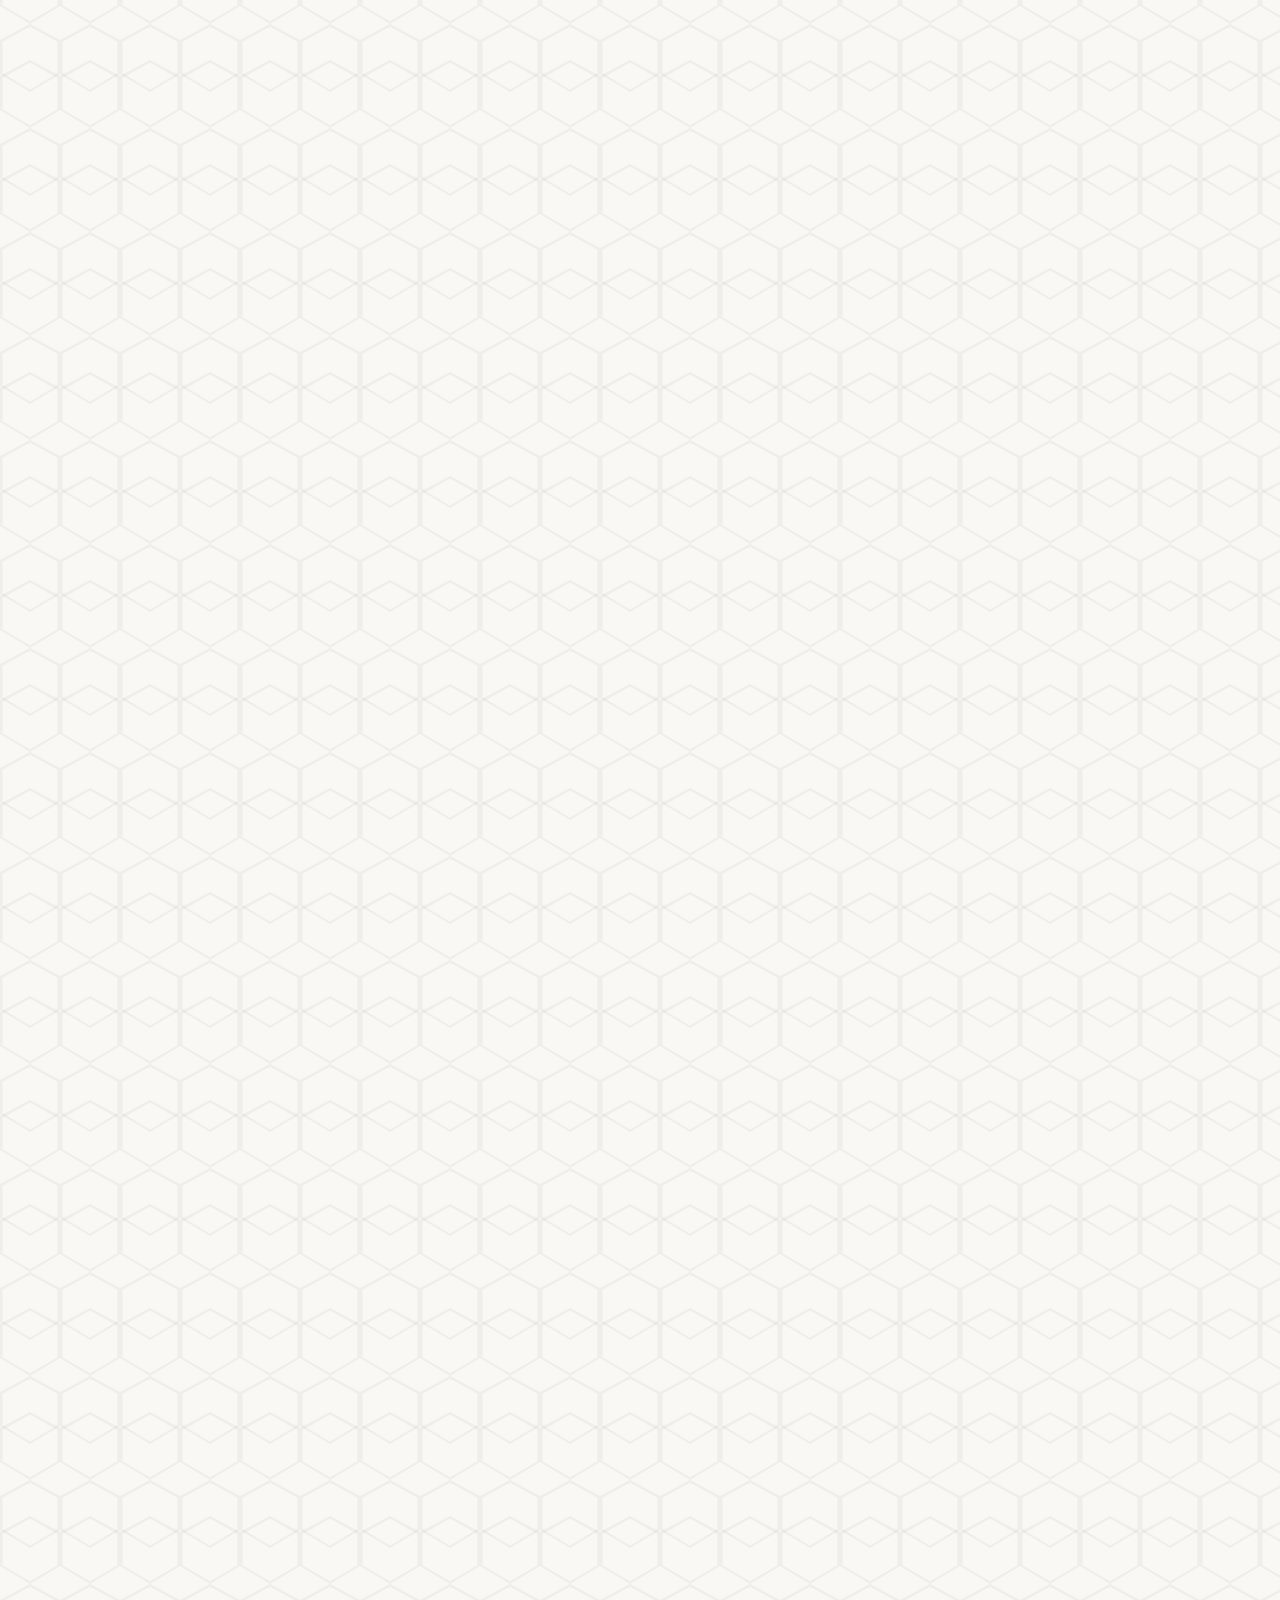
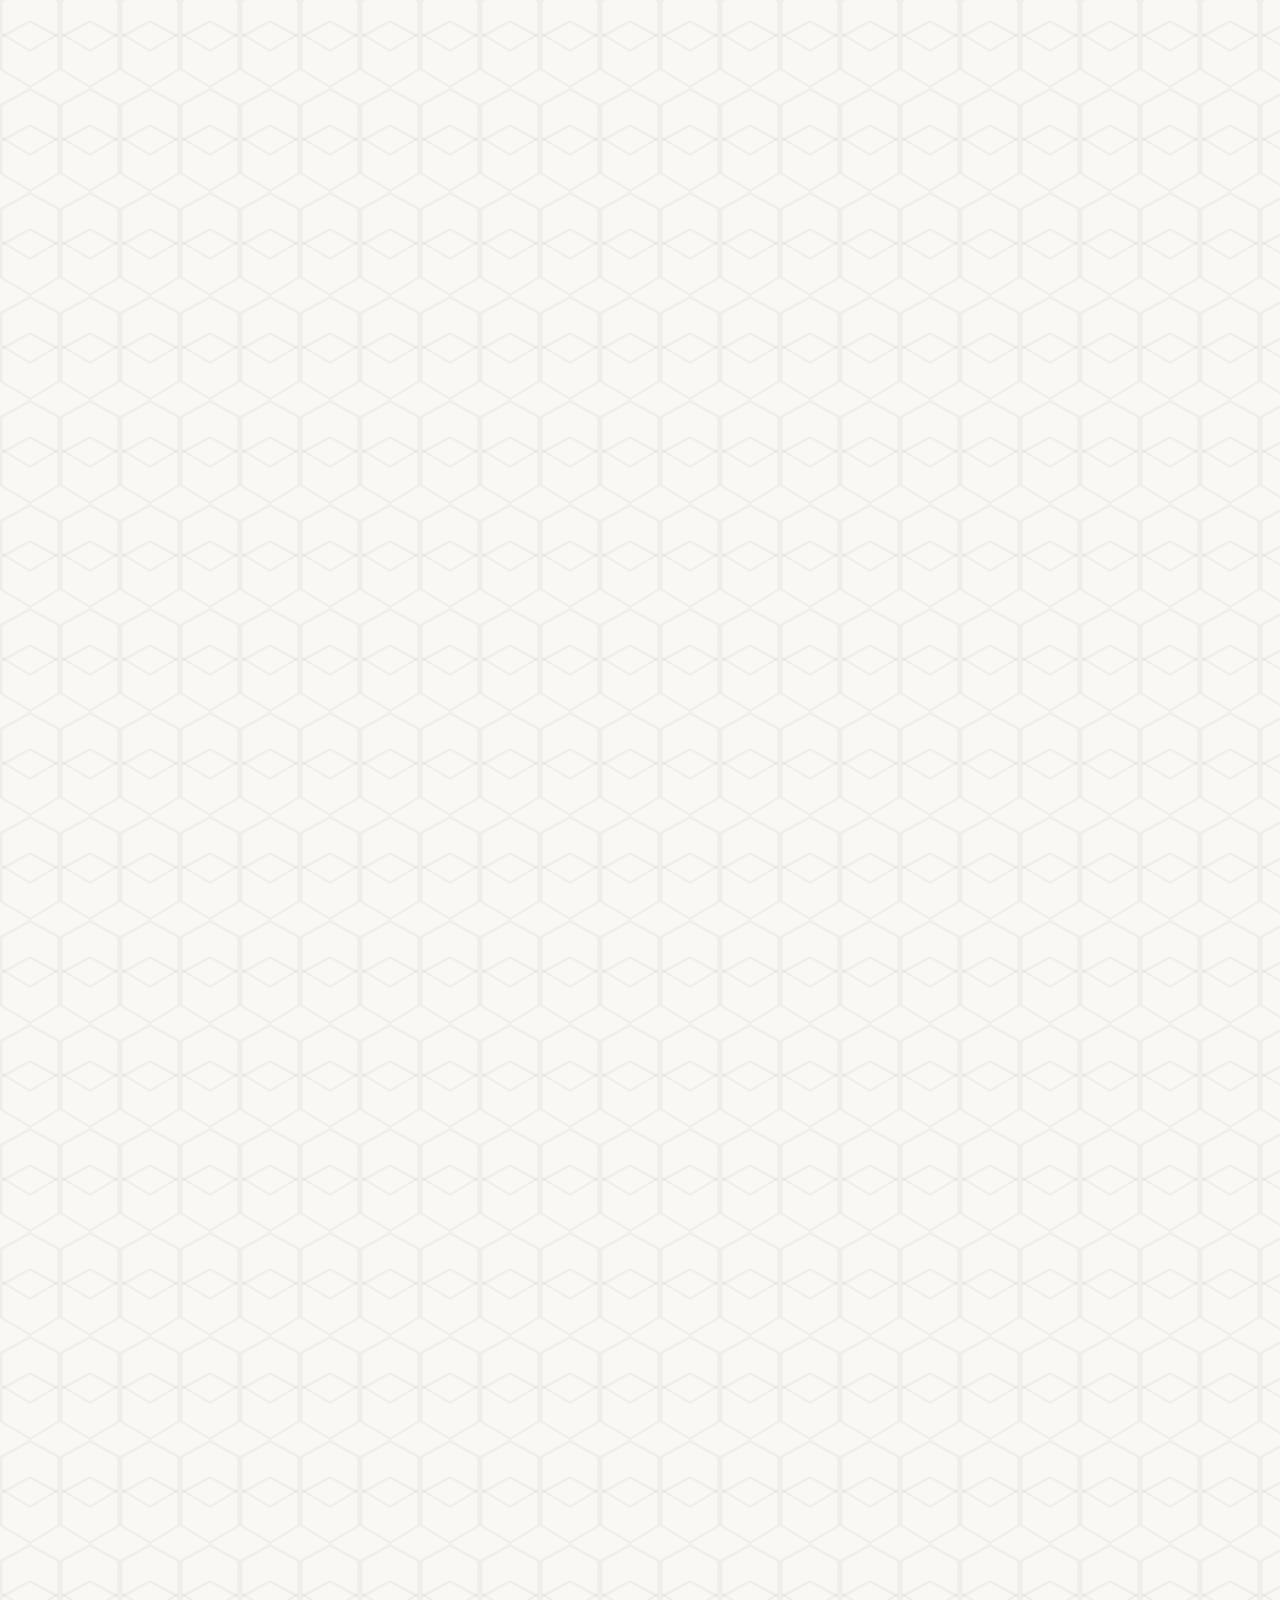
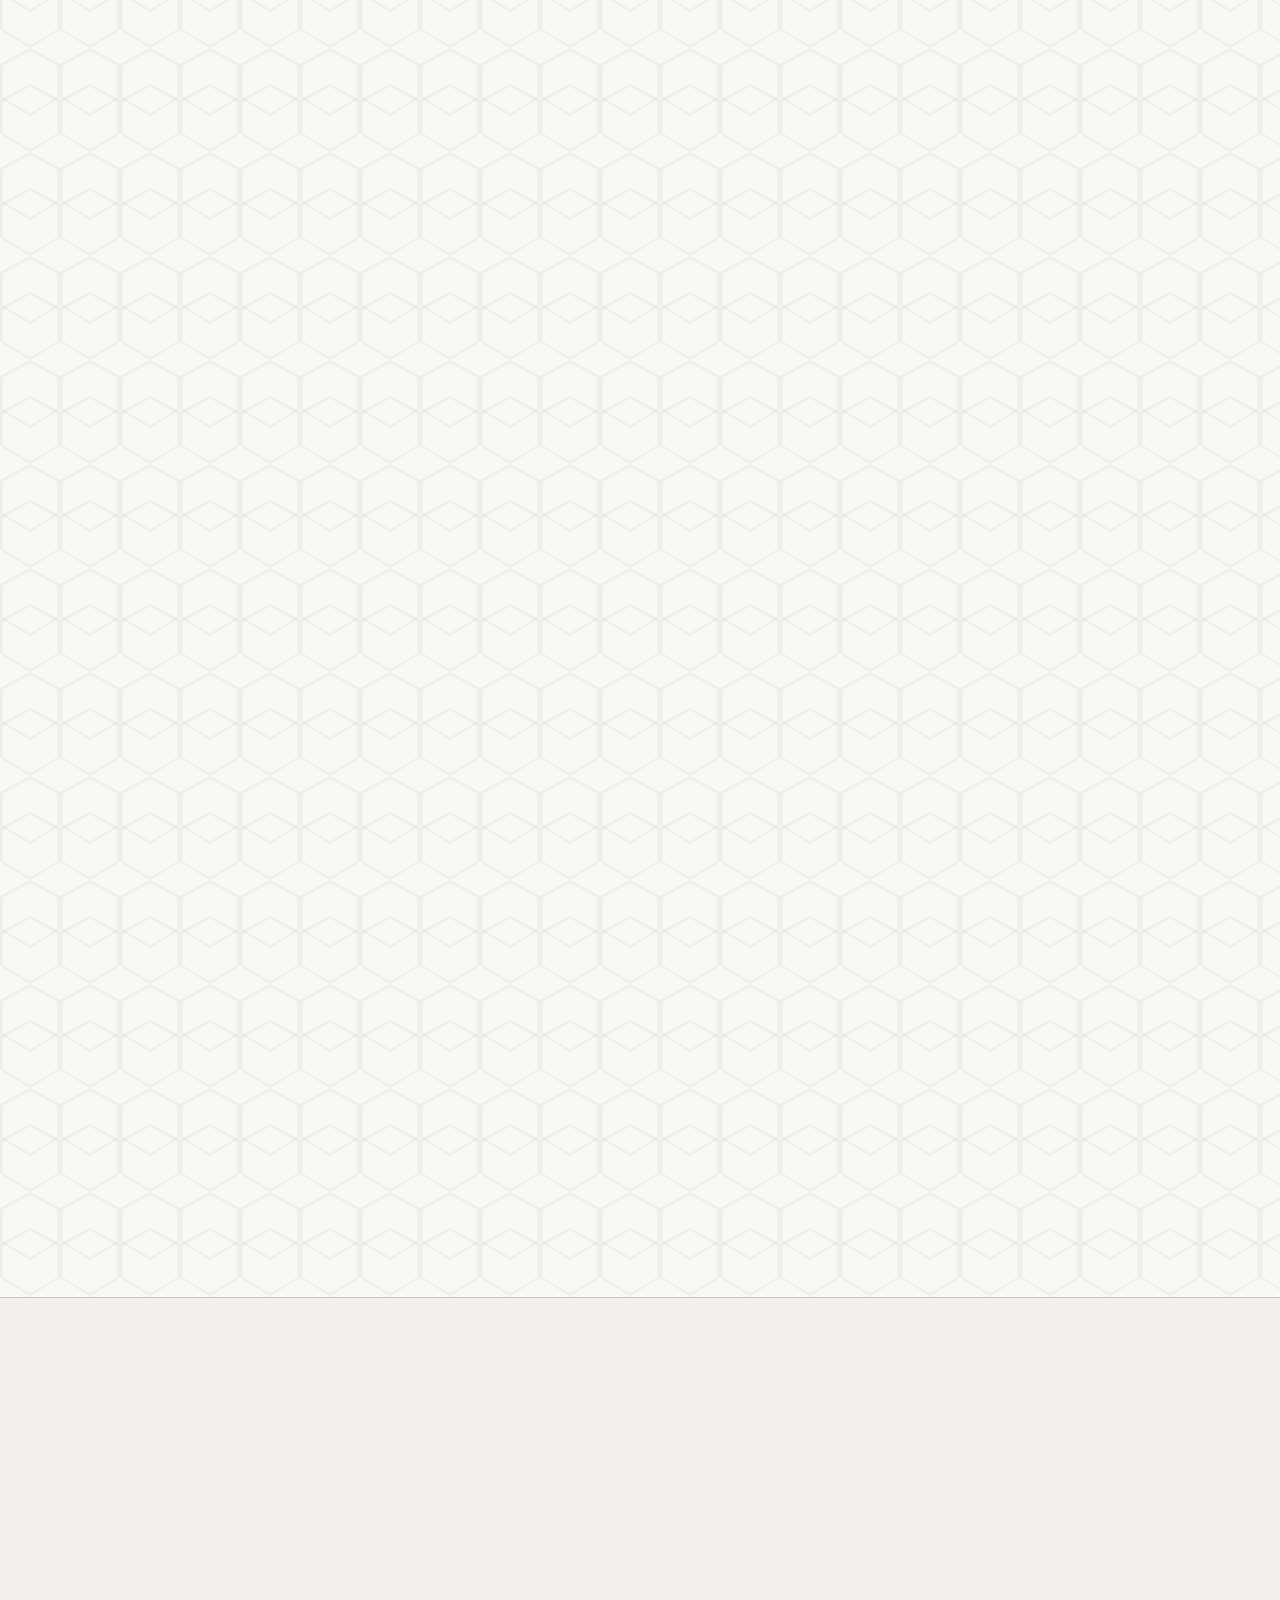
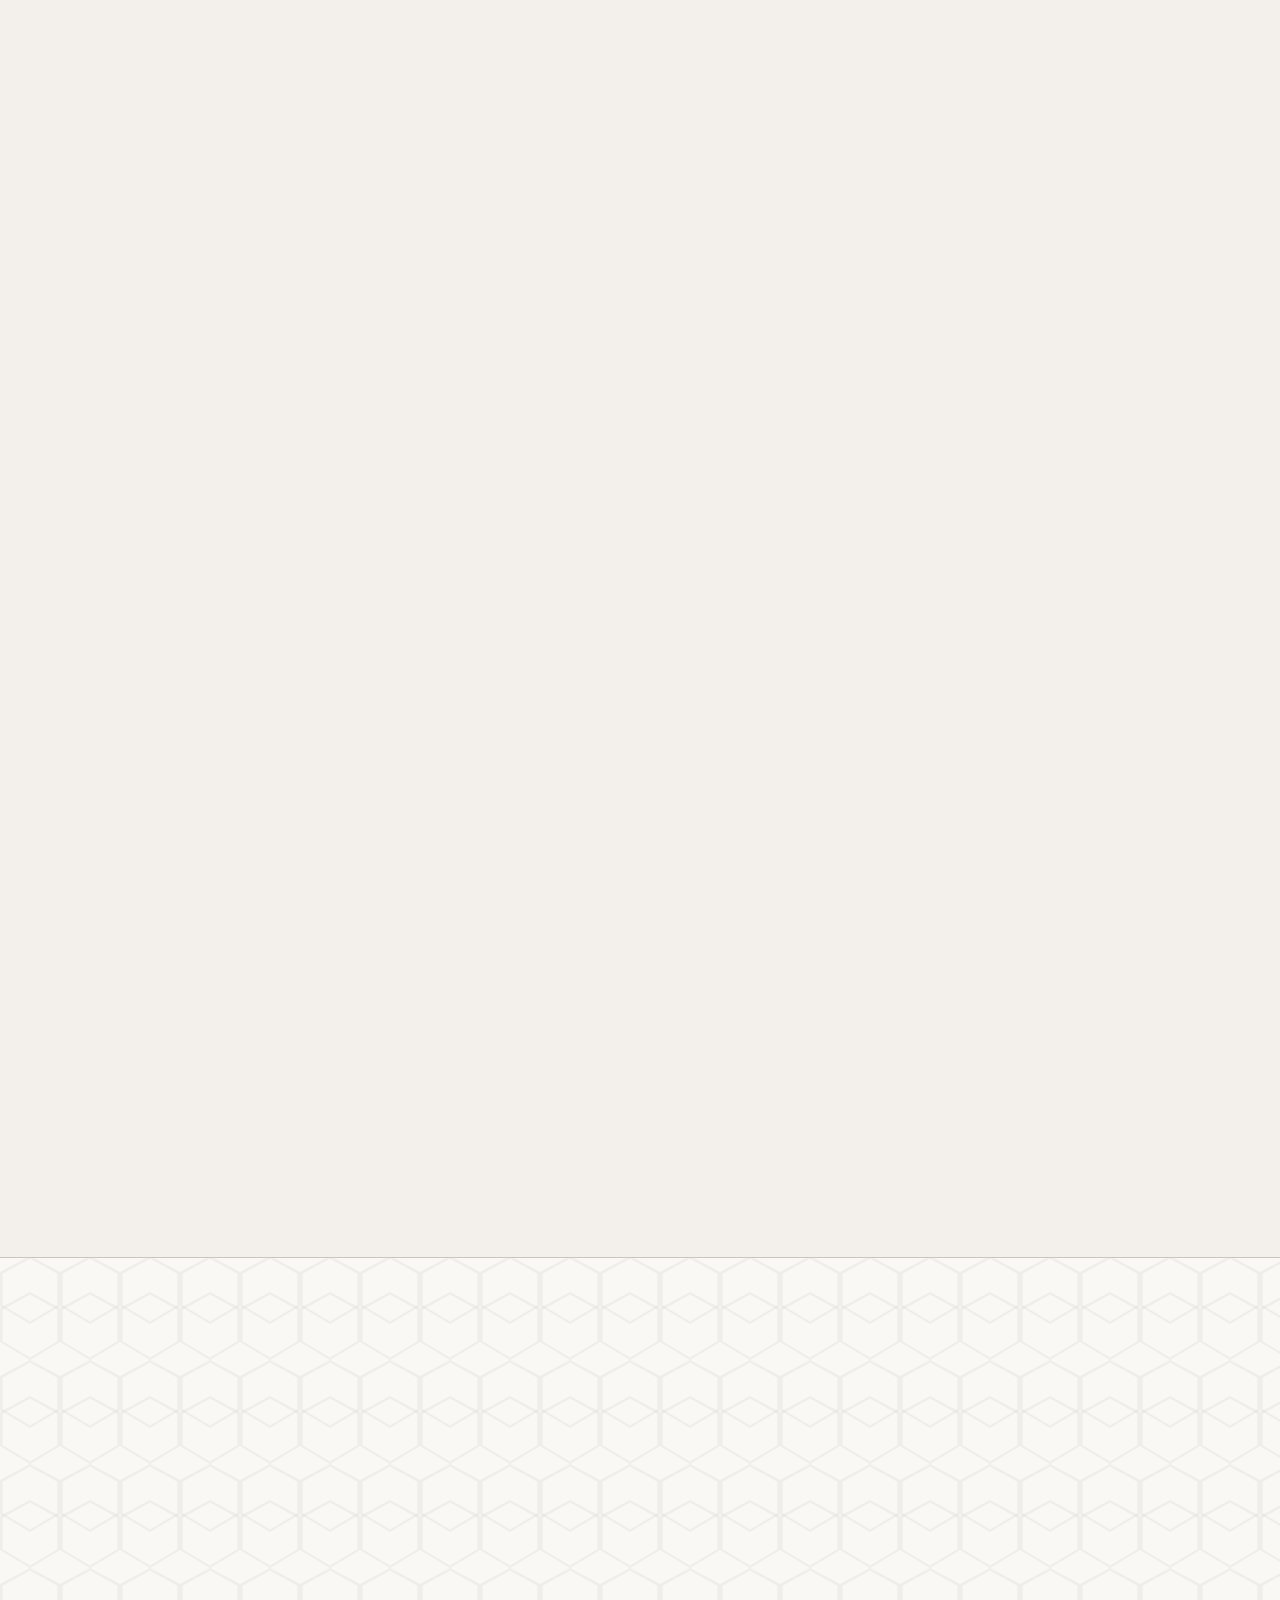
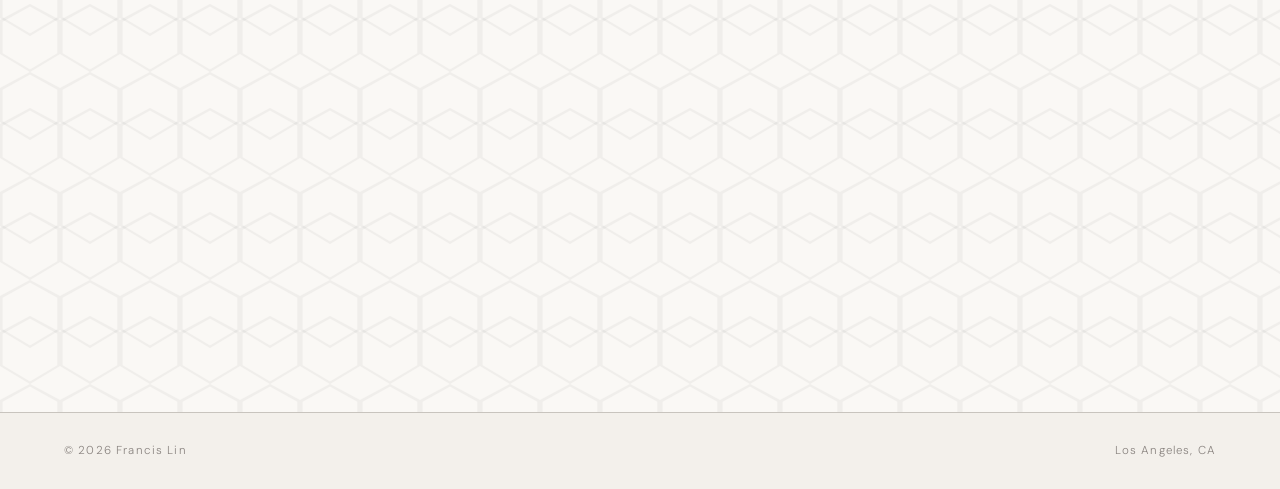
==== commit 3d90aaaf: "fixed creds" ====
--- a/index.html
+++ b/index.html
@@ -234,7 +234,7 @@
             </div>
             <button class="defiant-next" id="defiantNext">›</button>
           </div>
-          <div class="defiant-credit">Directed &amp; shot by Godfrey — Defiant One Media</div>
+          <div class="defiant-credit">Cinematographer: Francis Lin · Directed &amp; shot by Godfrey, Defiant One Media</div>
         </div>
       </div>
 
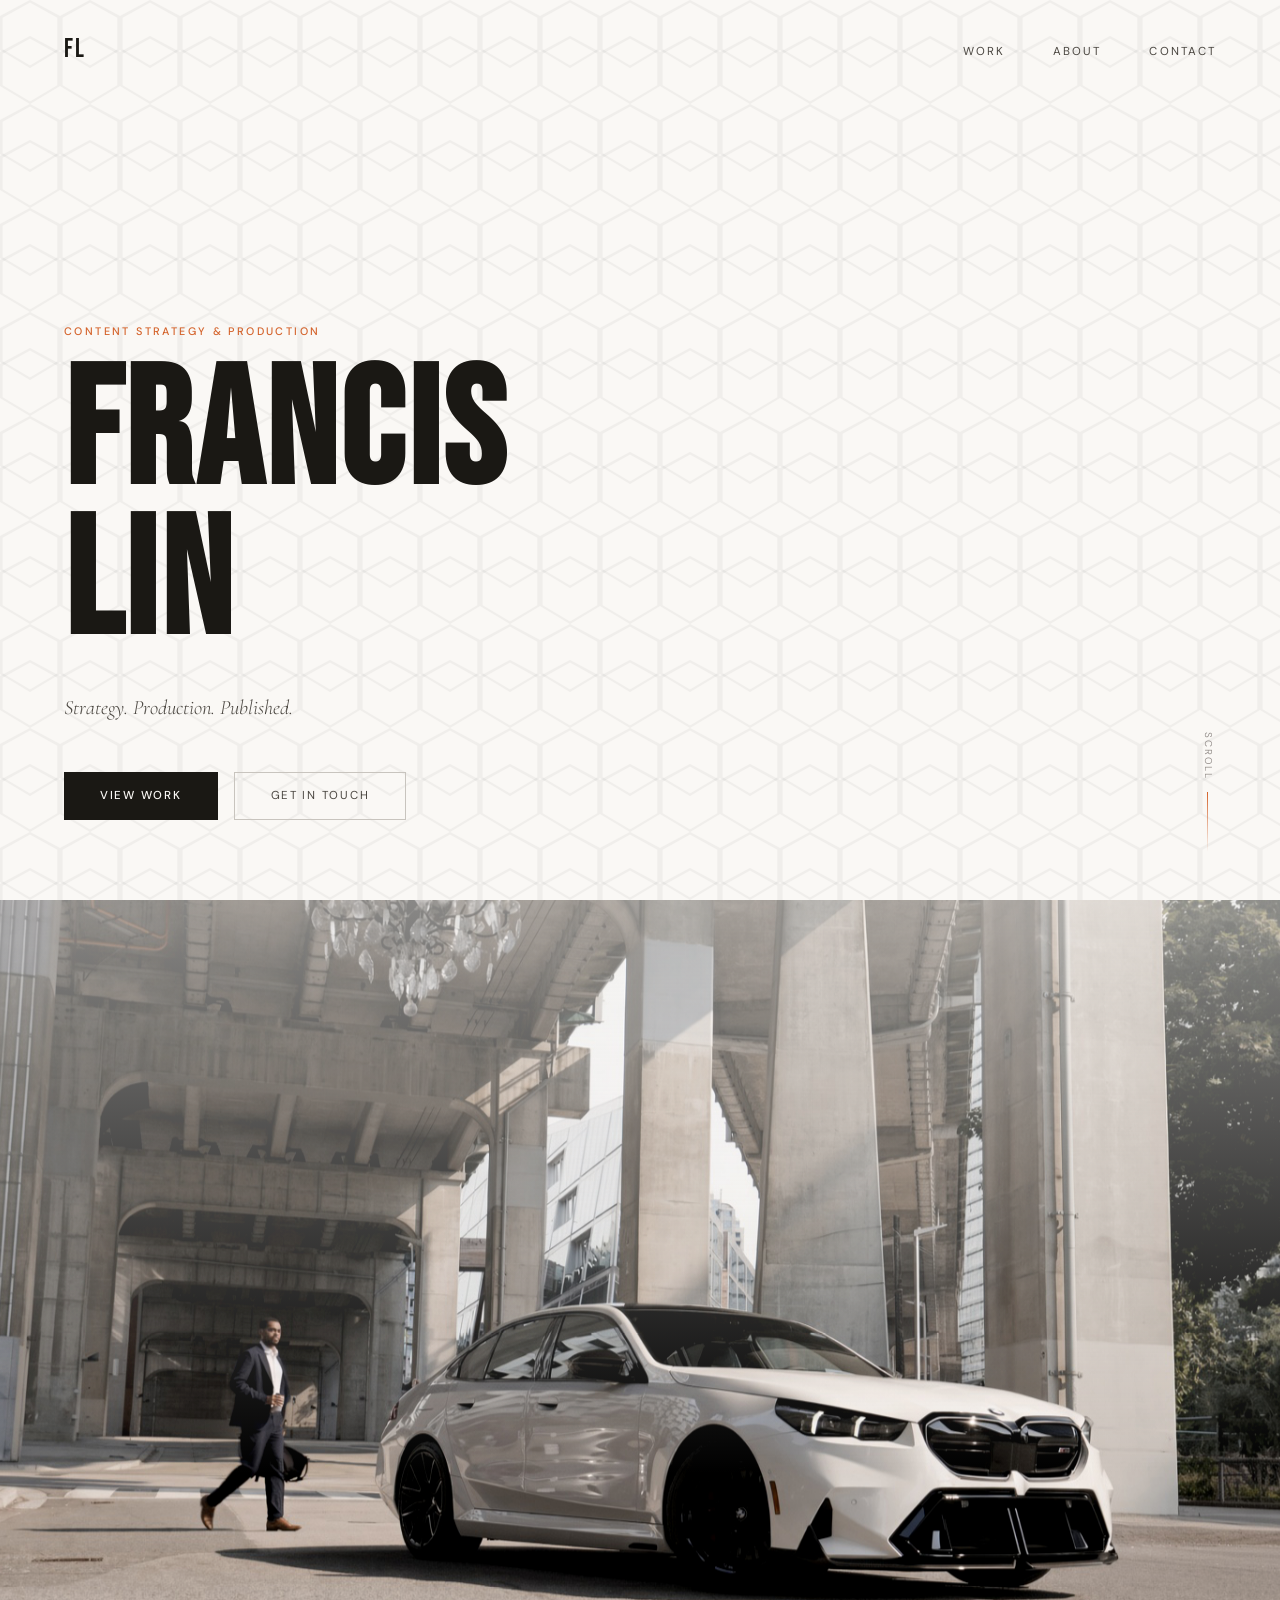
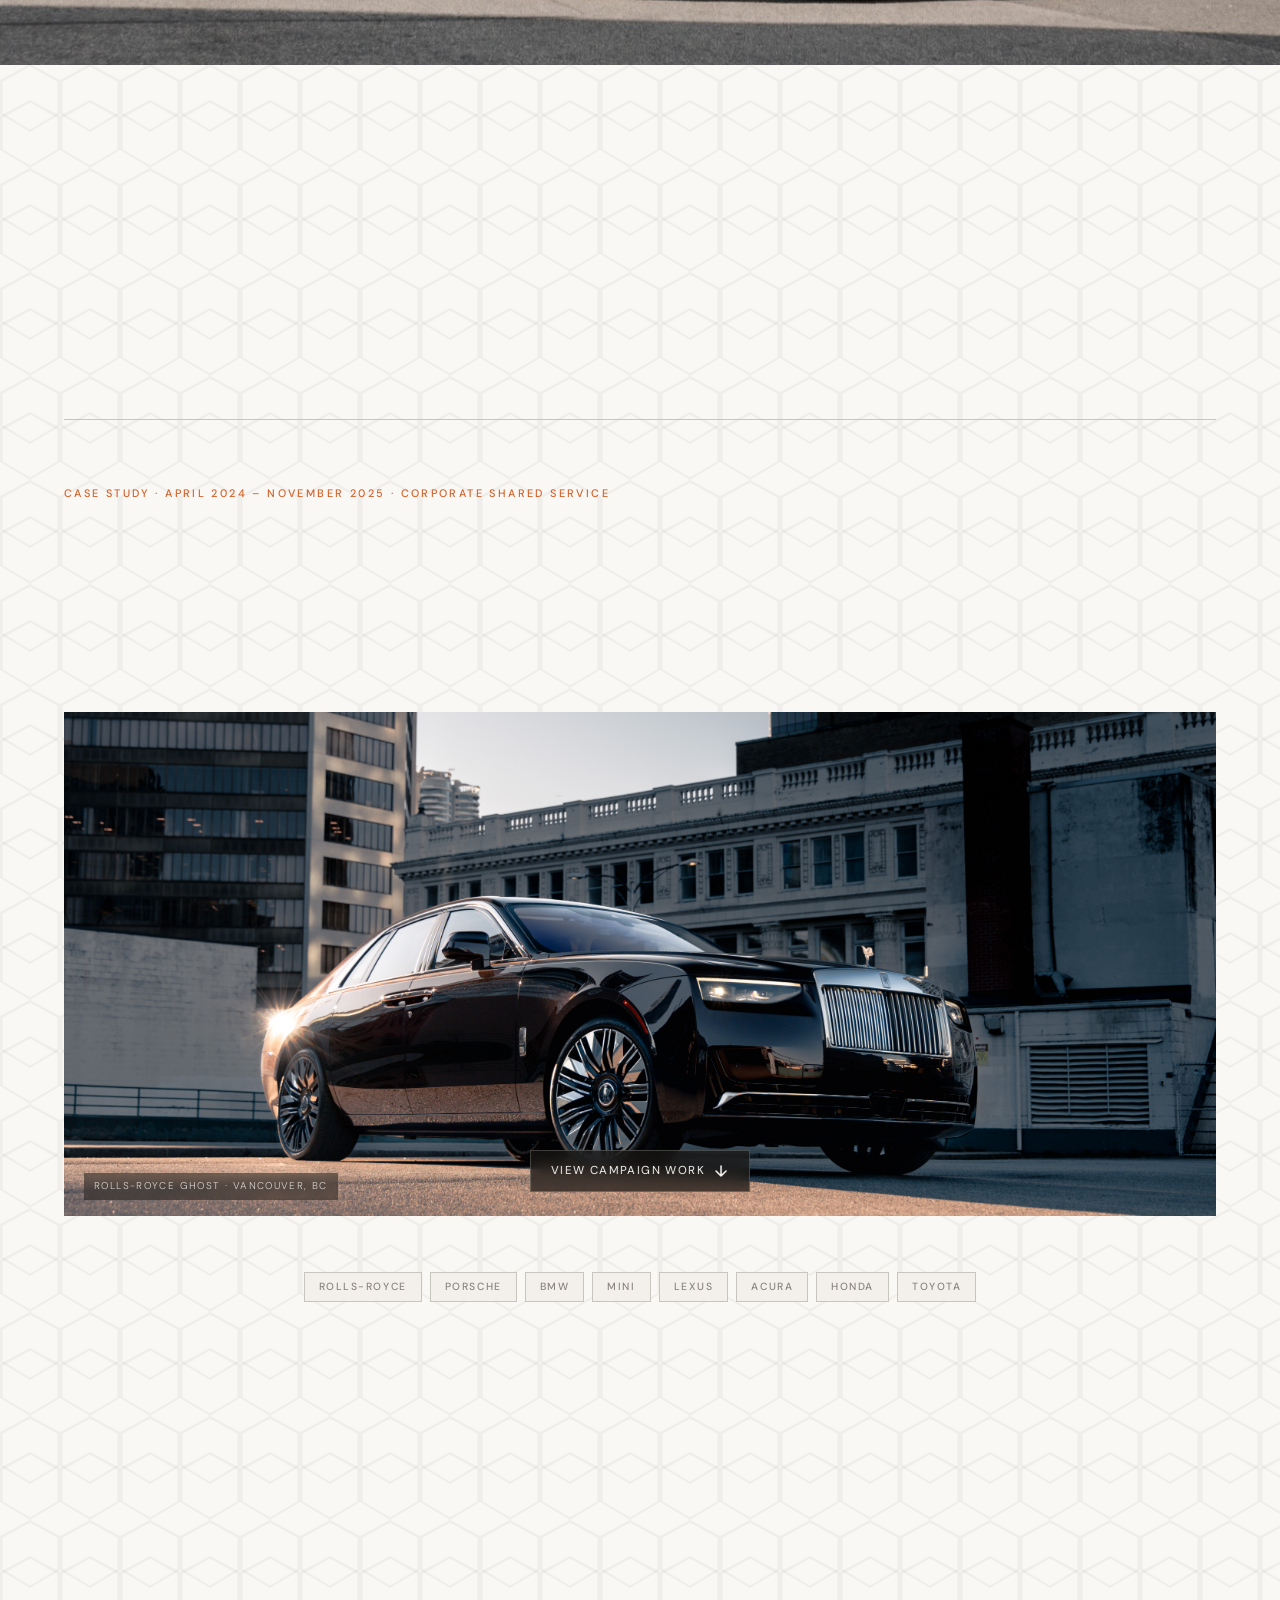
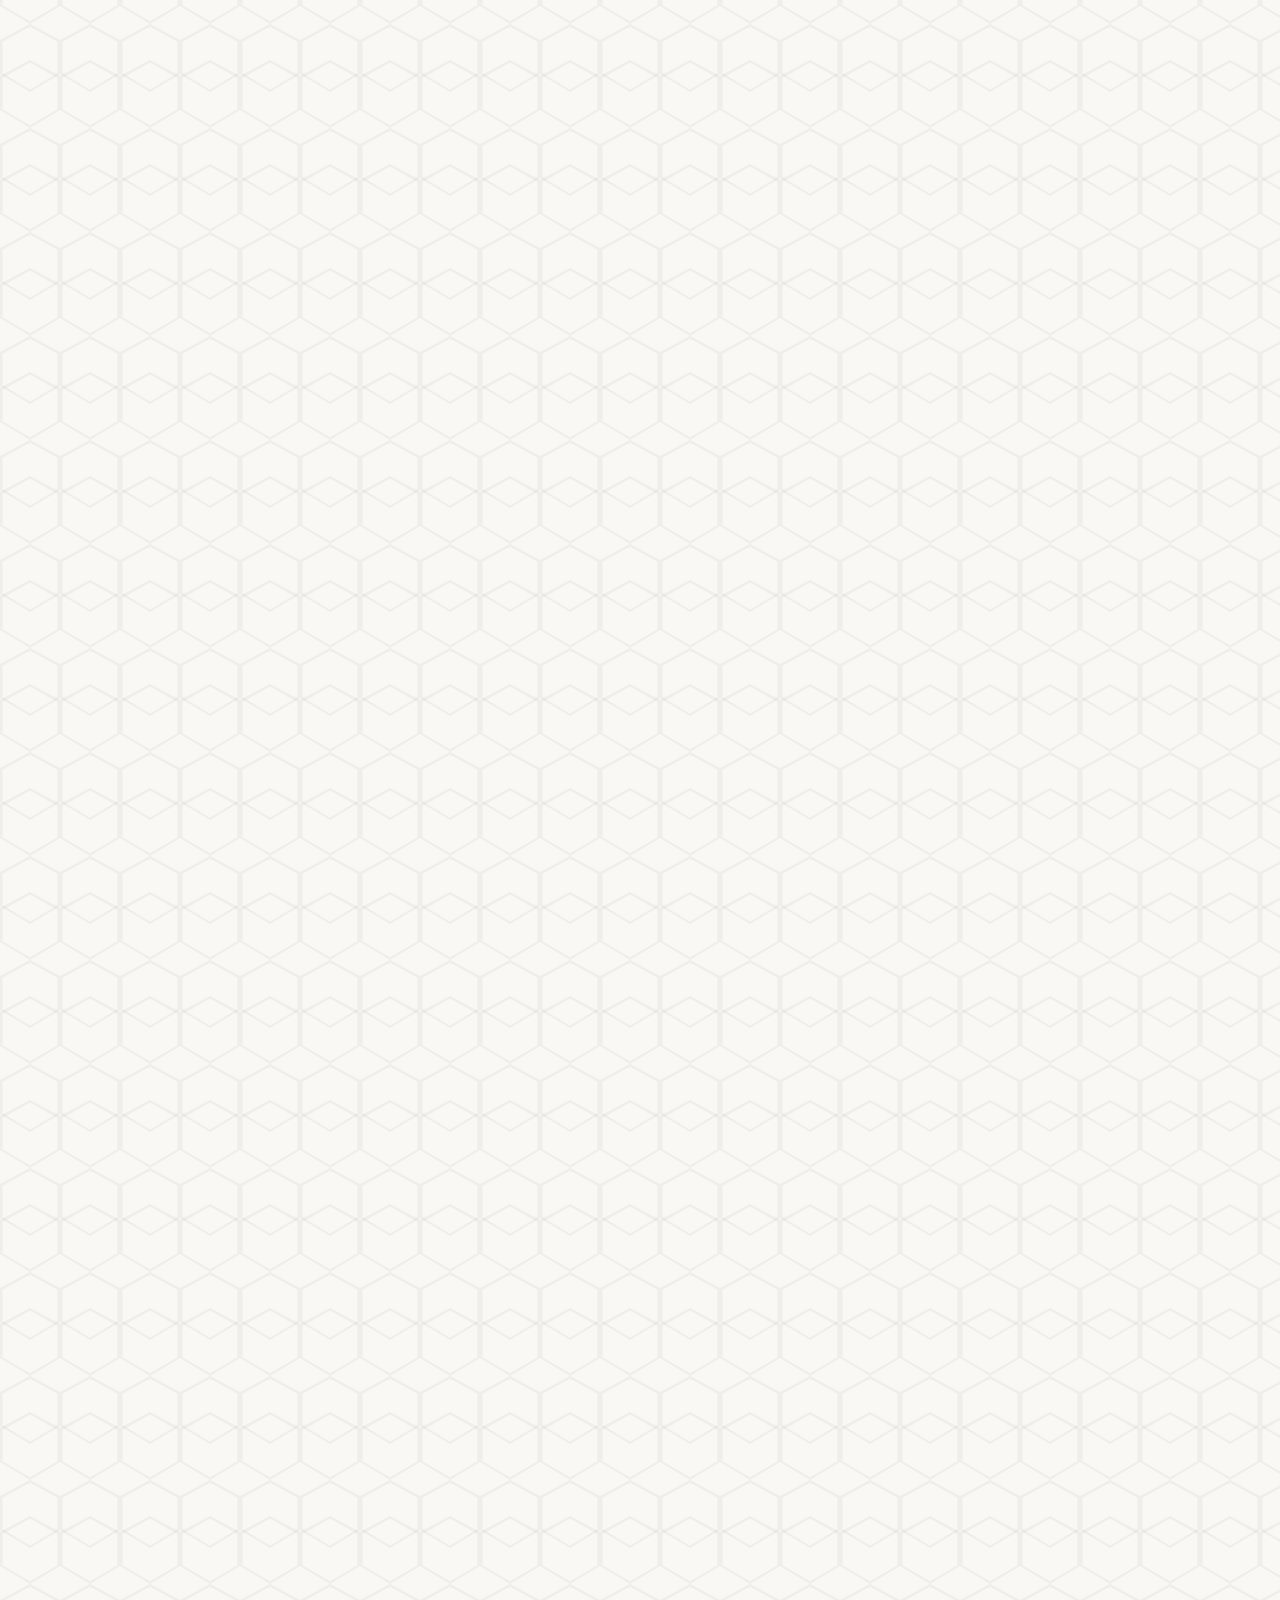
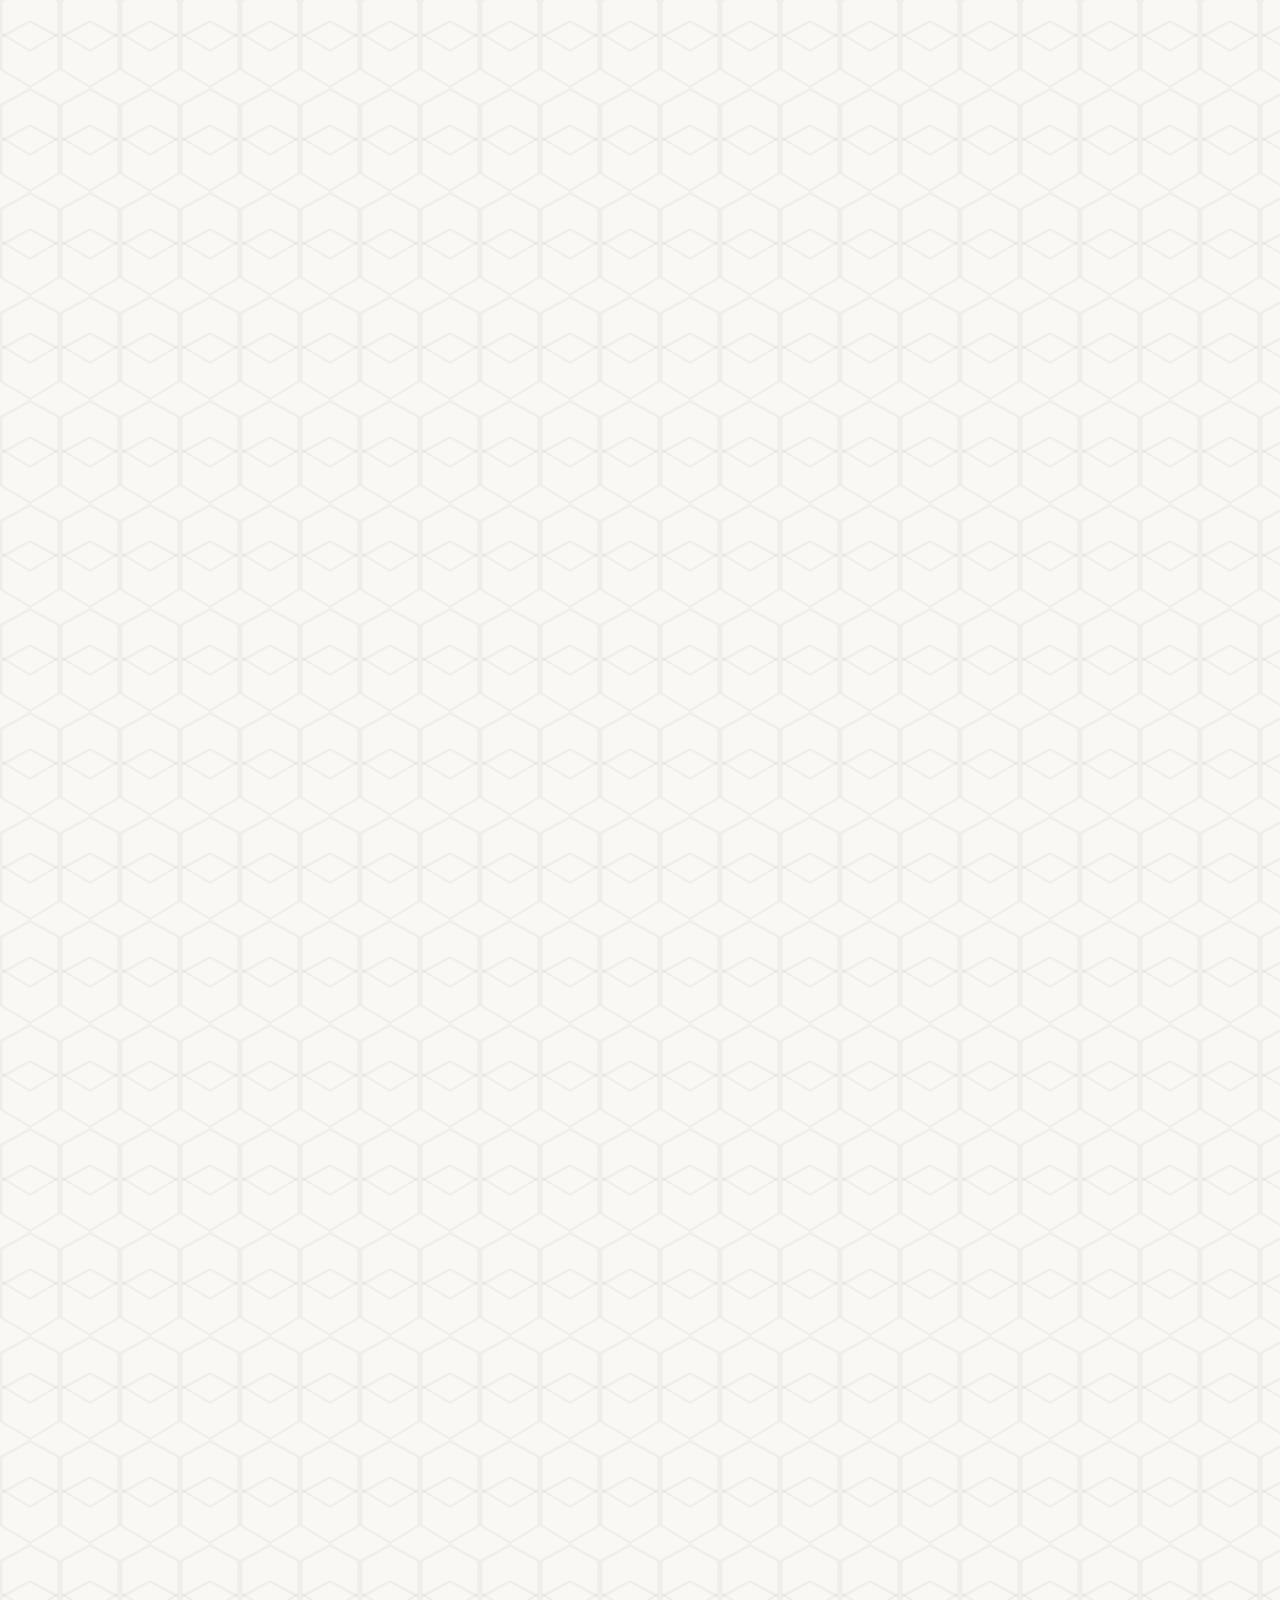
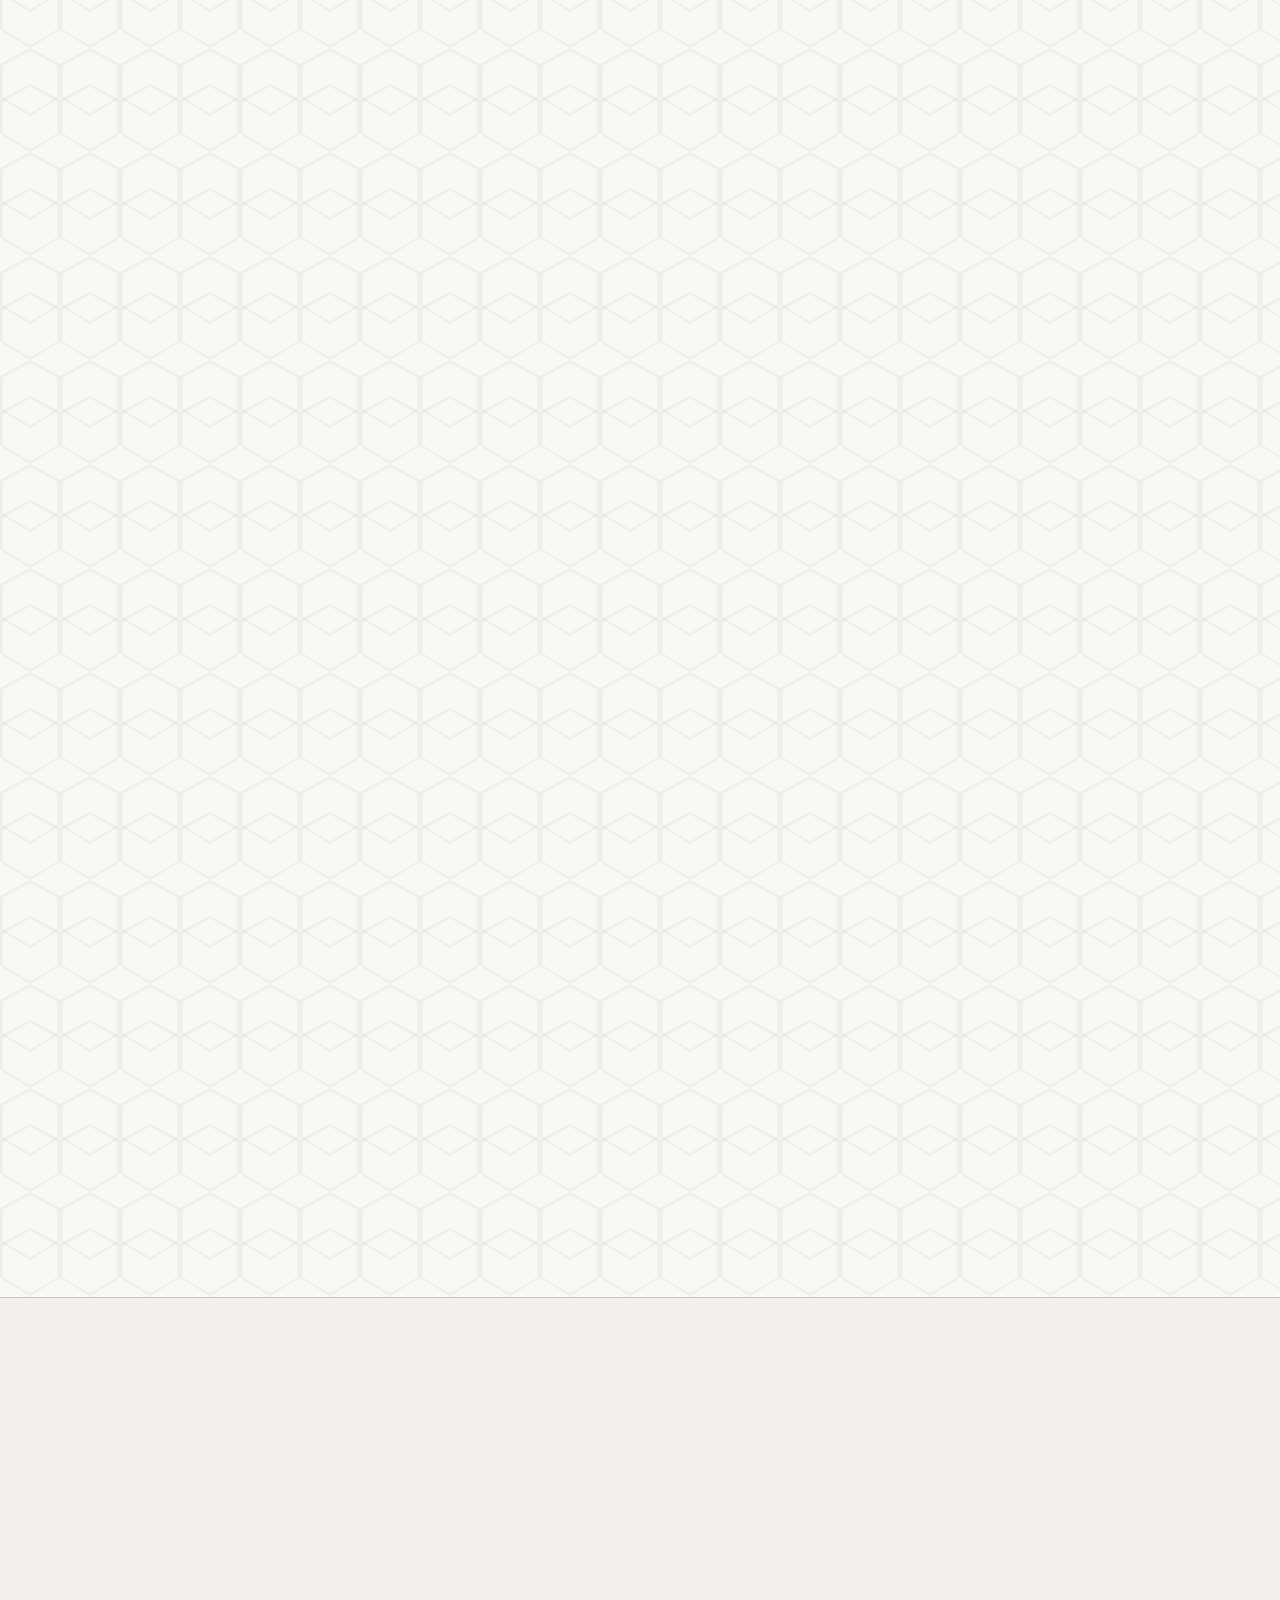
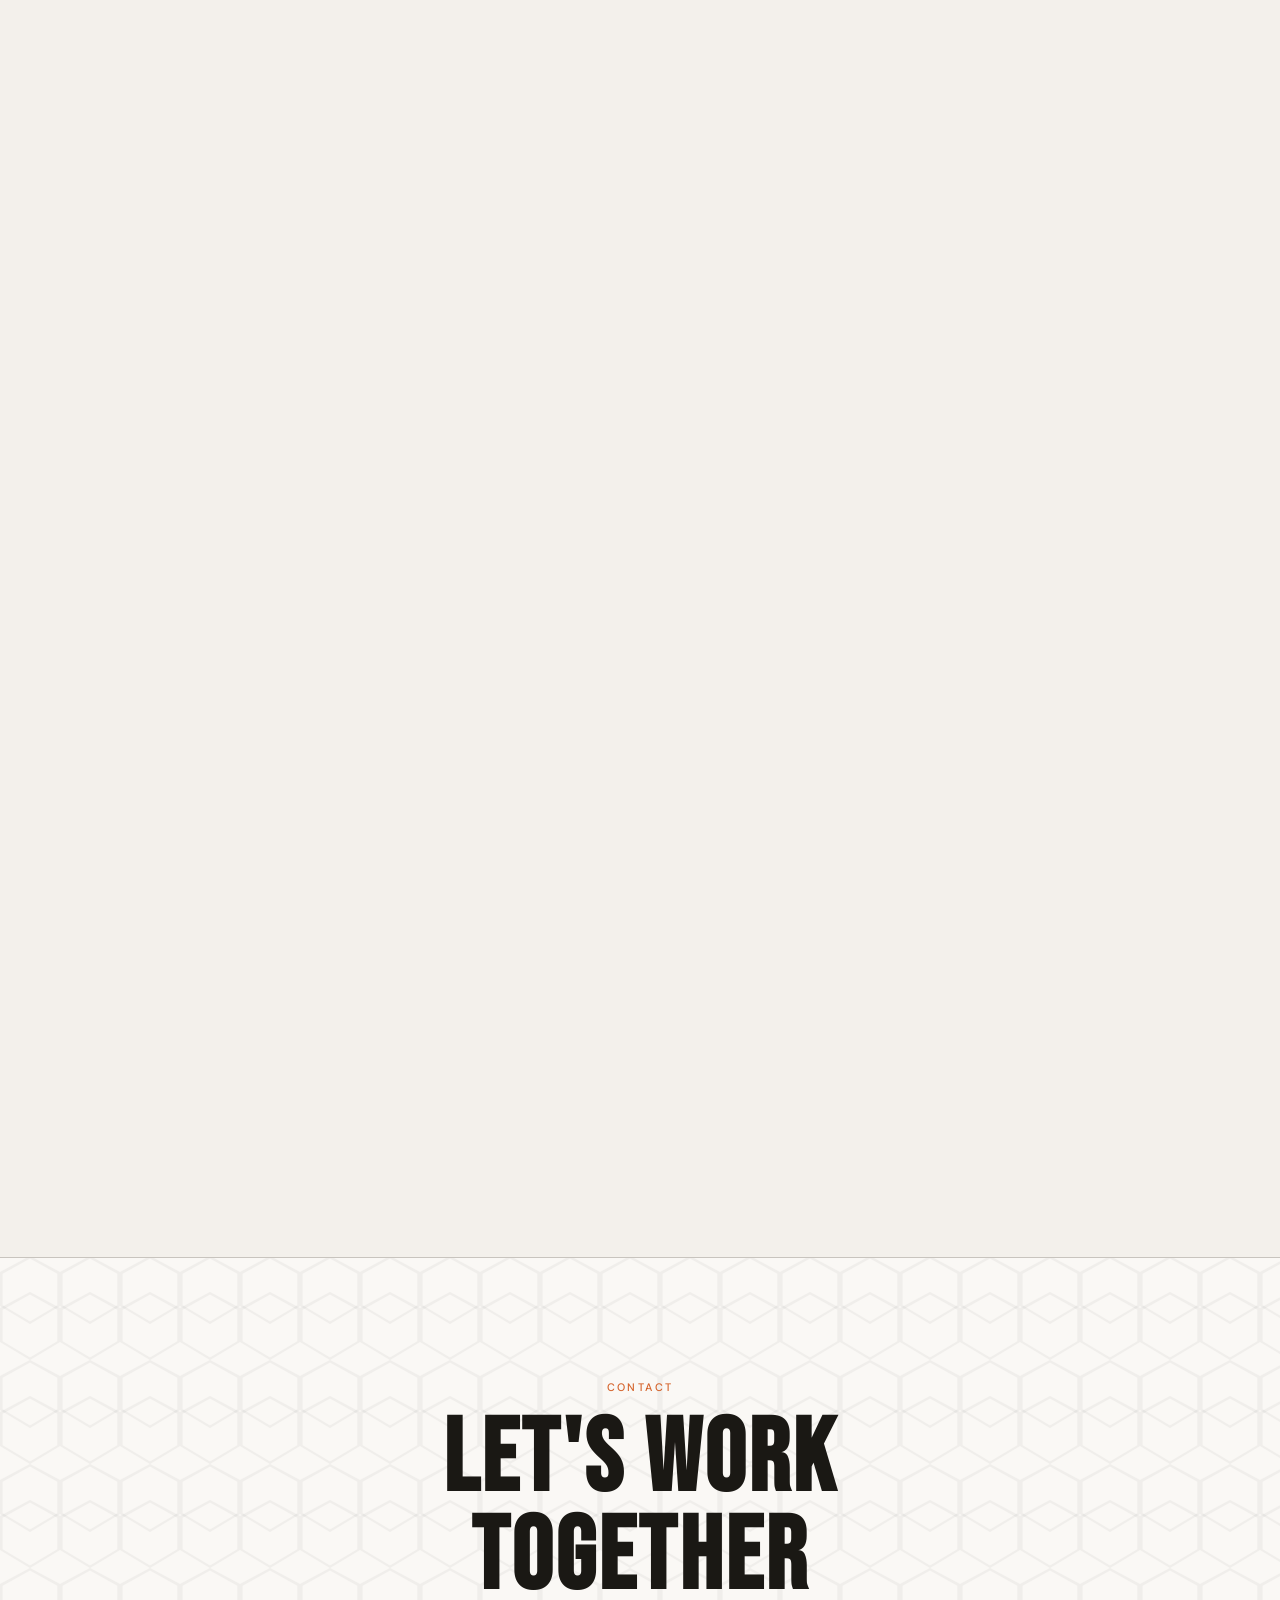
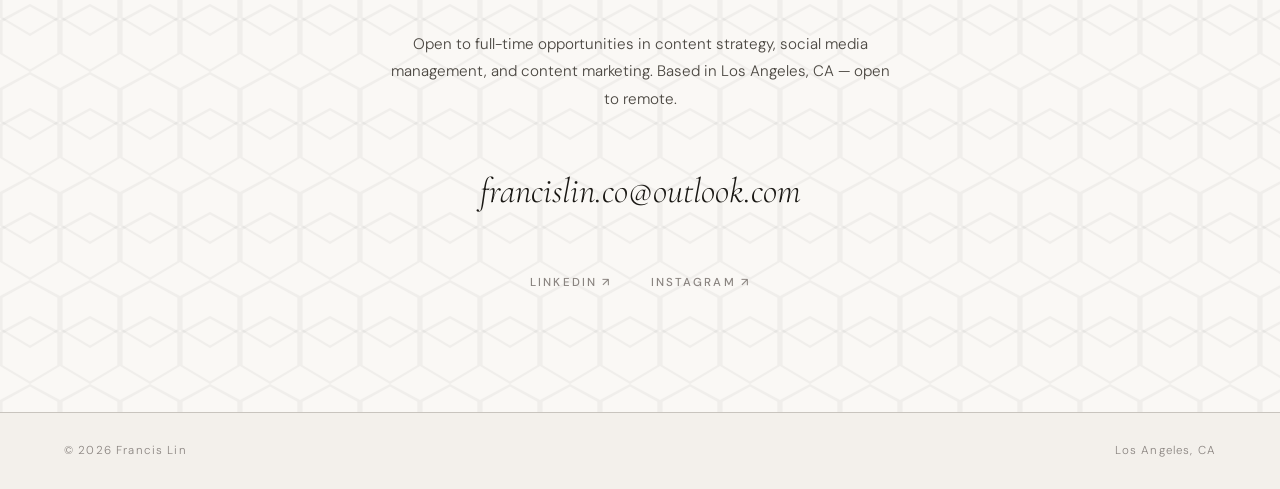
==== commit 33a6beb1: "fixed cred v2" ====
--- a/index.html
+++ b/index.html
@@ -234,7 +234,7 @@
             </div>
             <button class="defiant-next" id="defiantNext">›</button>
           </div>
-          <div class="defiant-credit">Cinematographer: Francis Lin · Directed &amp; shot by Godfrey, Defiant One Media</div>
+          <div class="defiant-credit">Cinematographer: Francis Lin · Directed &amp; shot by Godfrey Cheng, Defiant One Media</div>
         </div>
       </div>
 
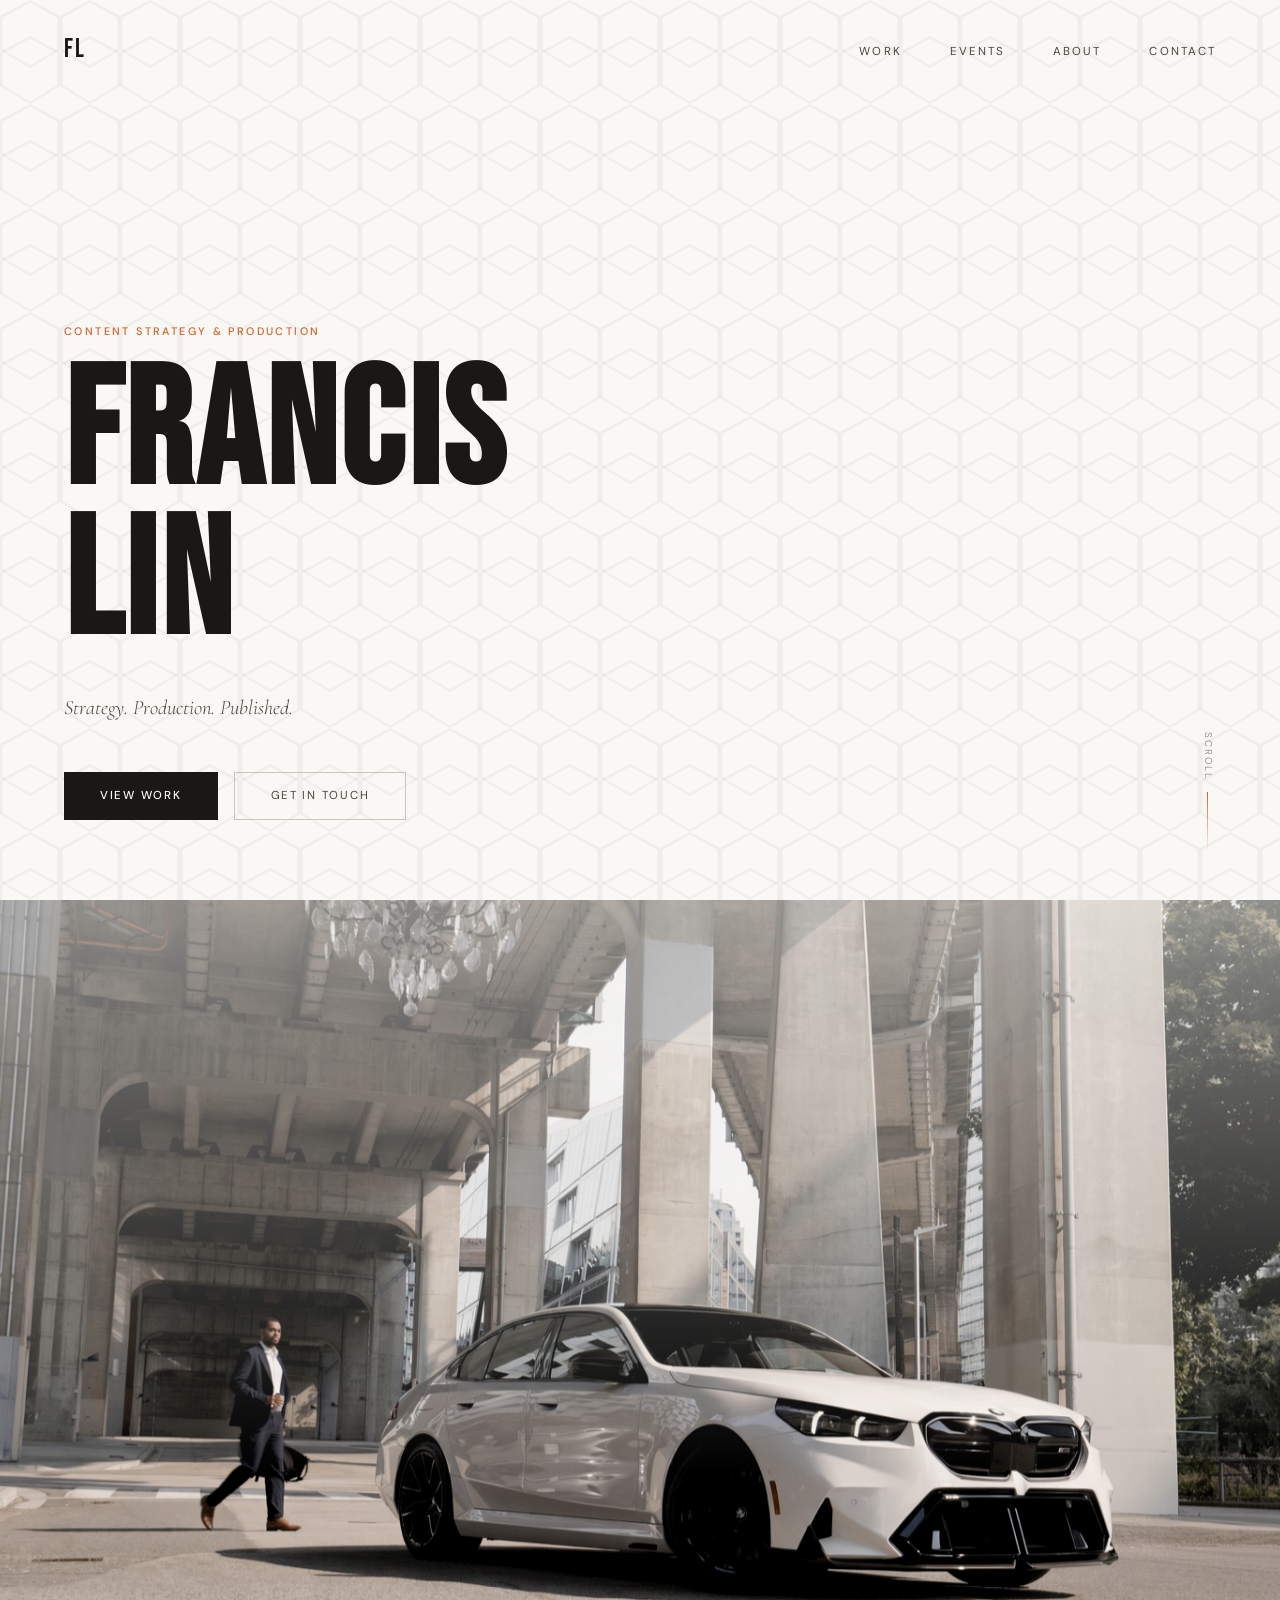
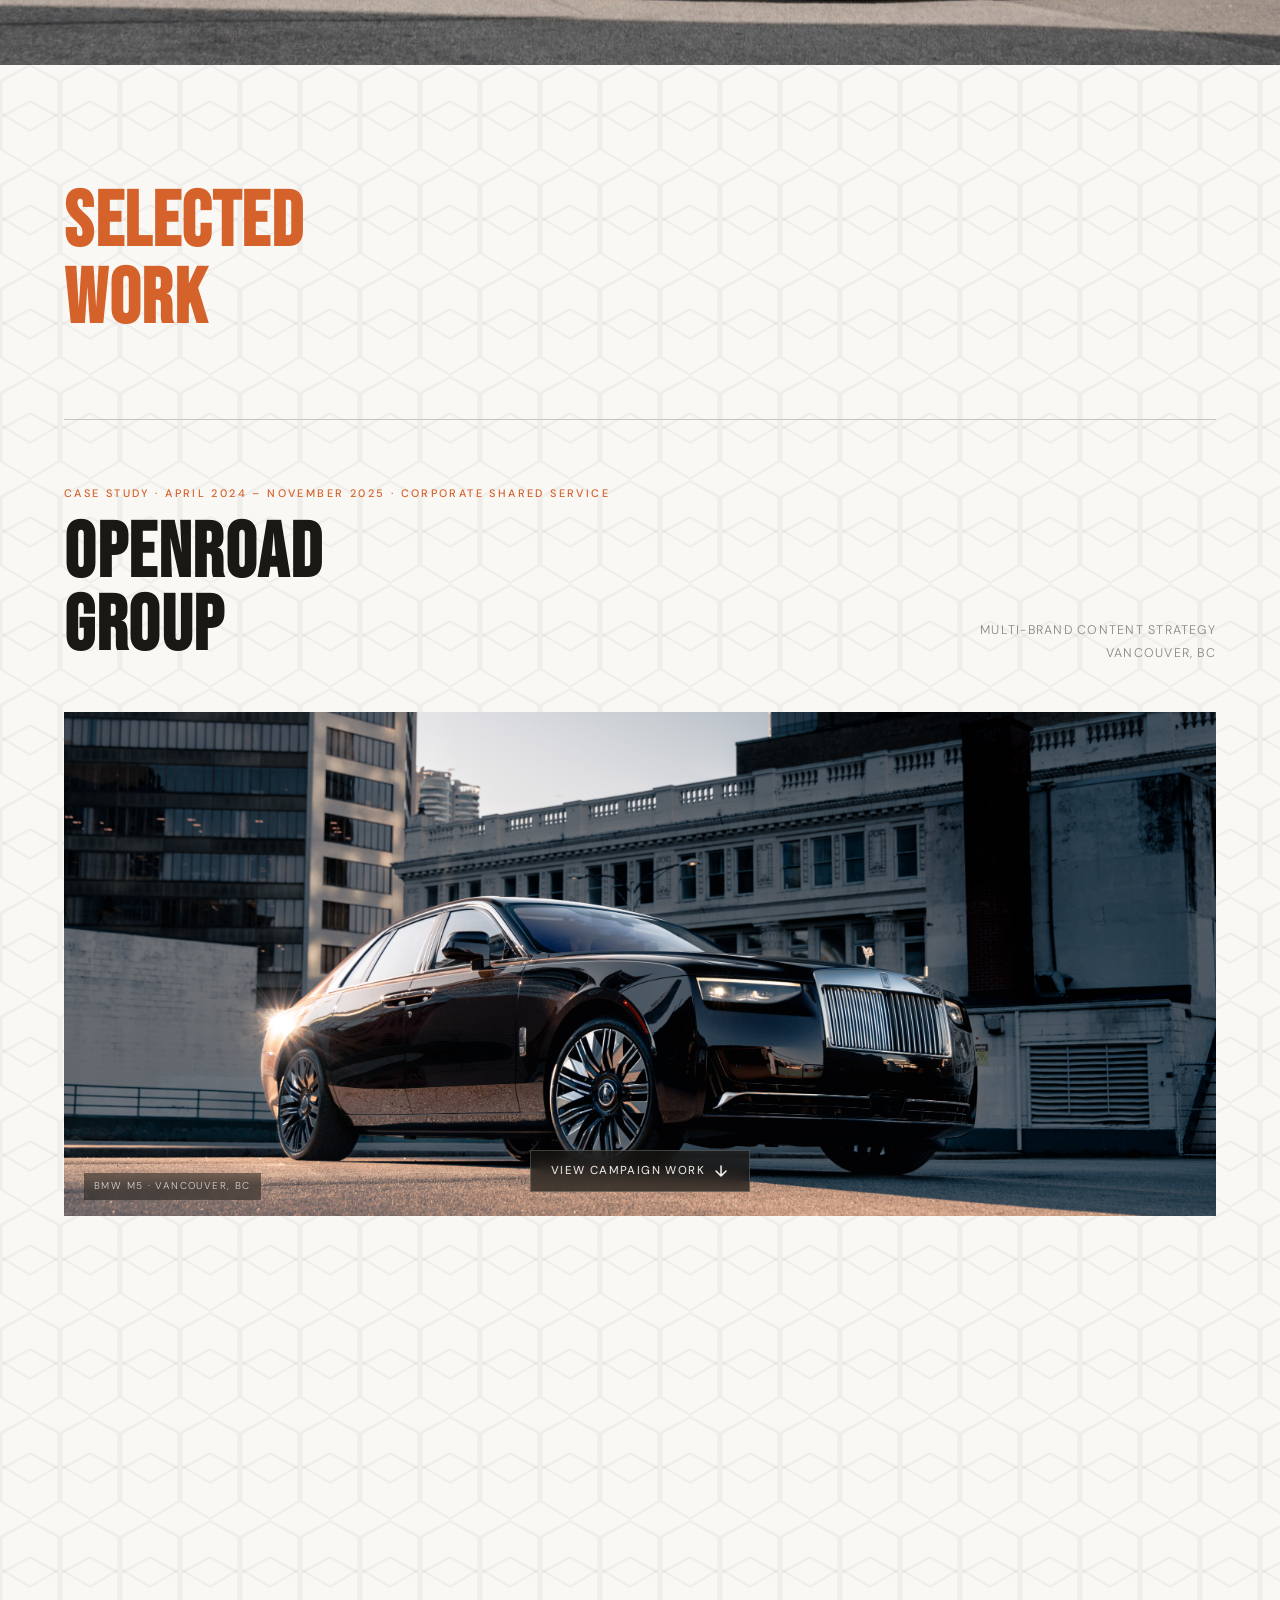
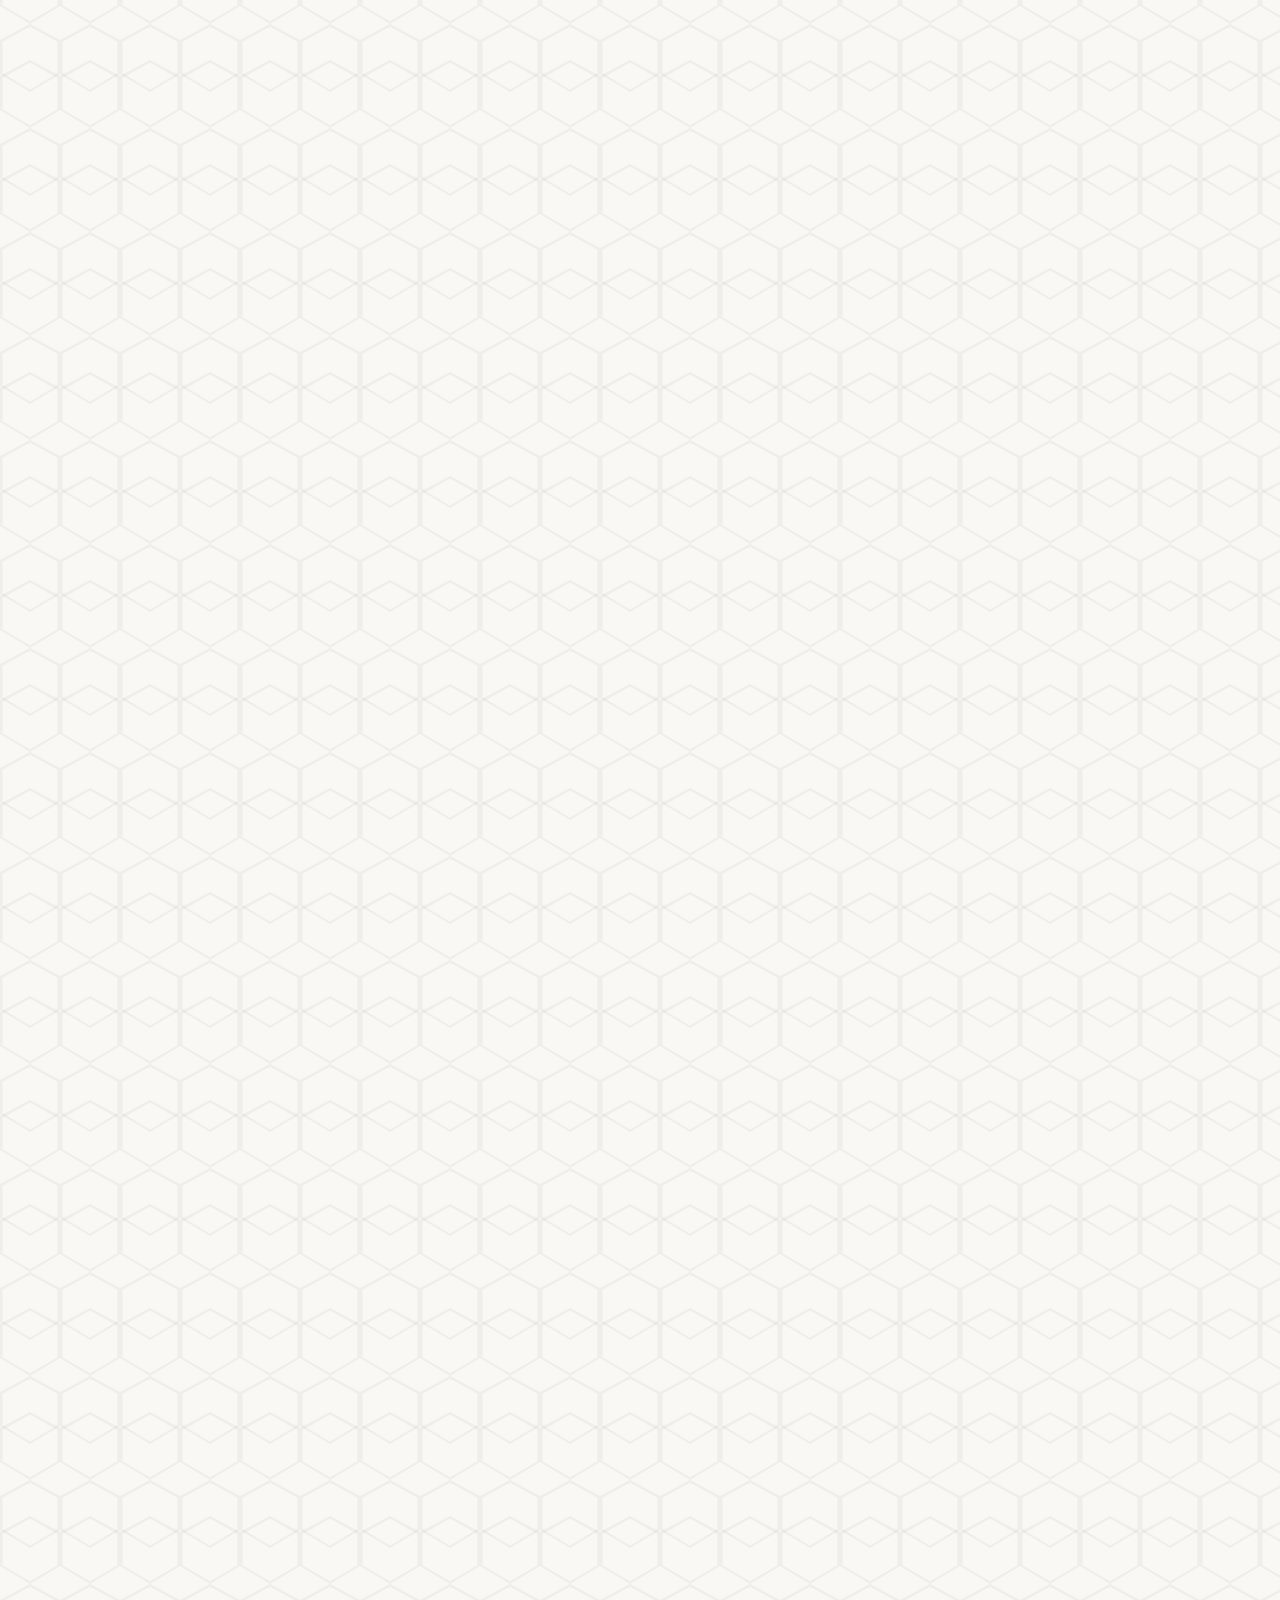
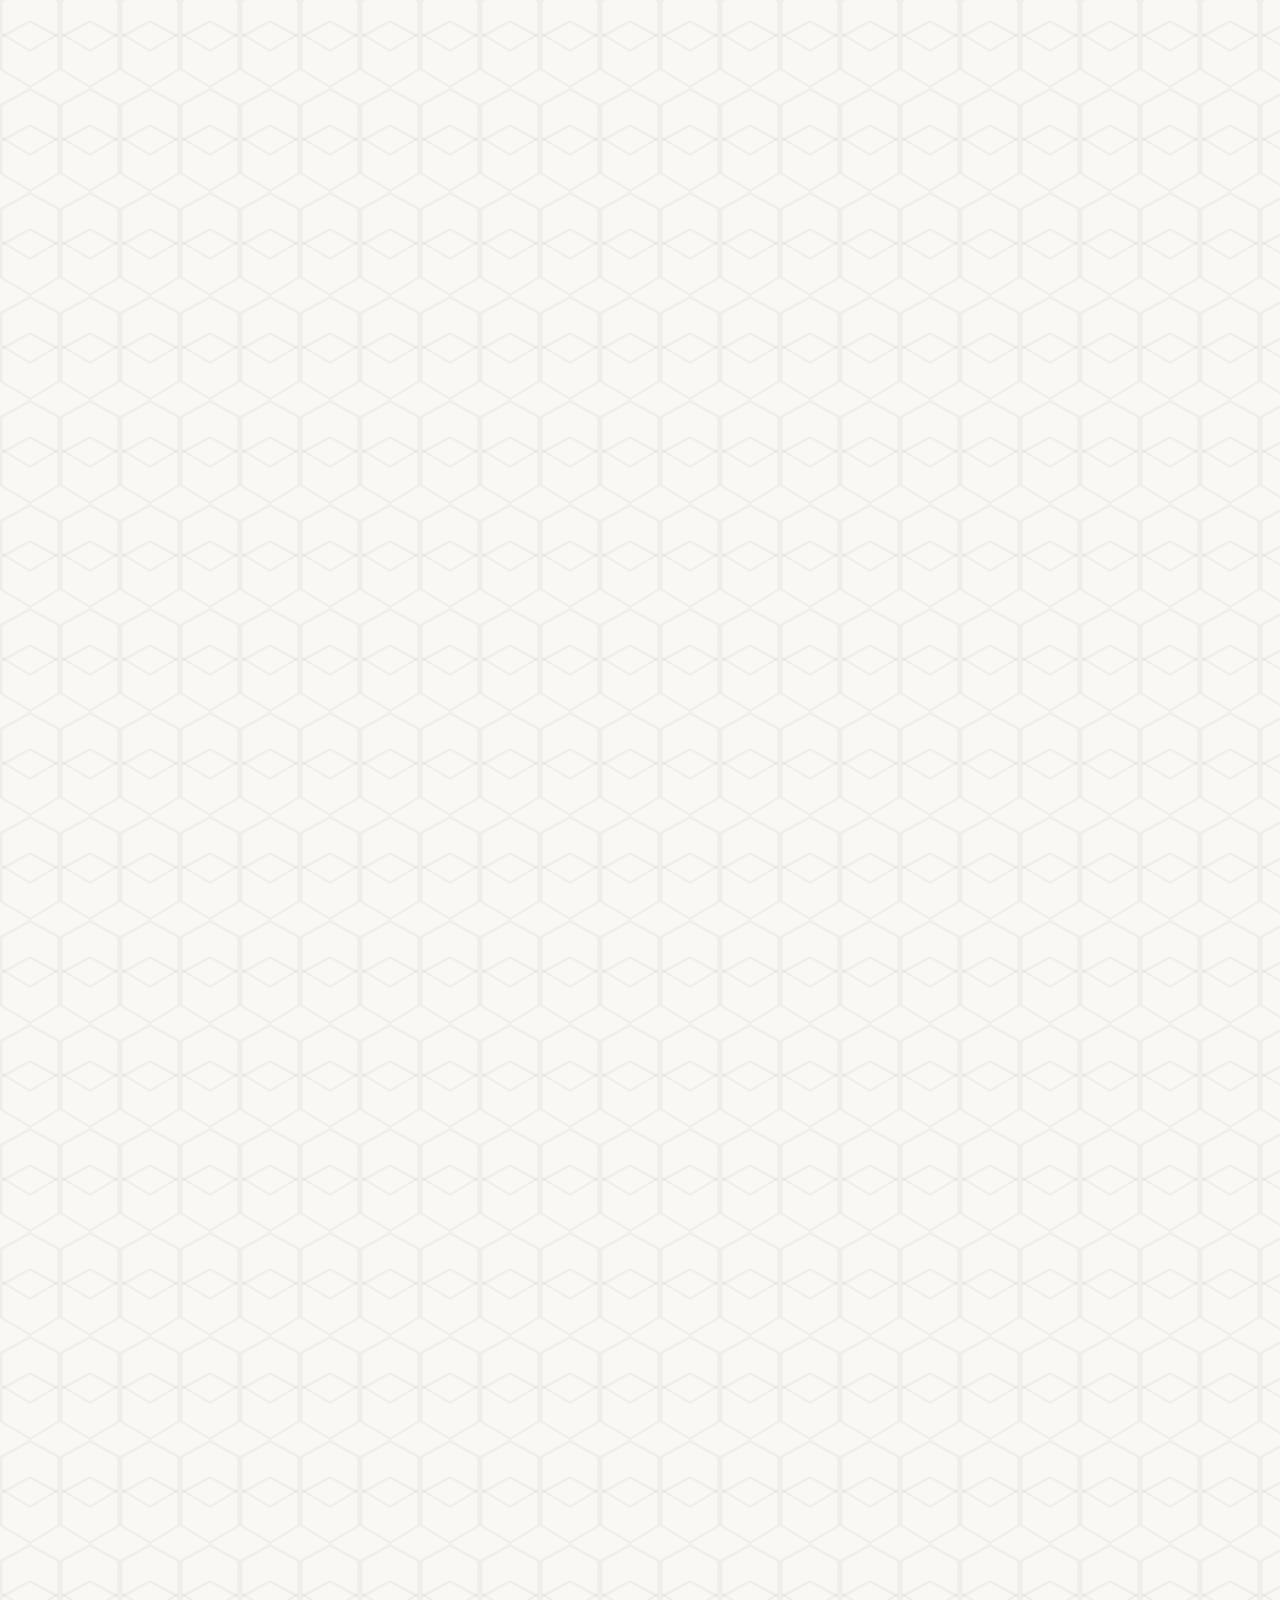
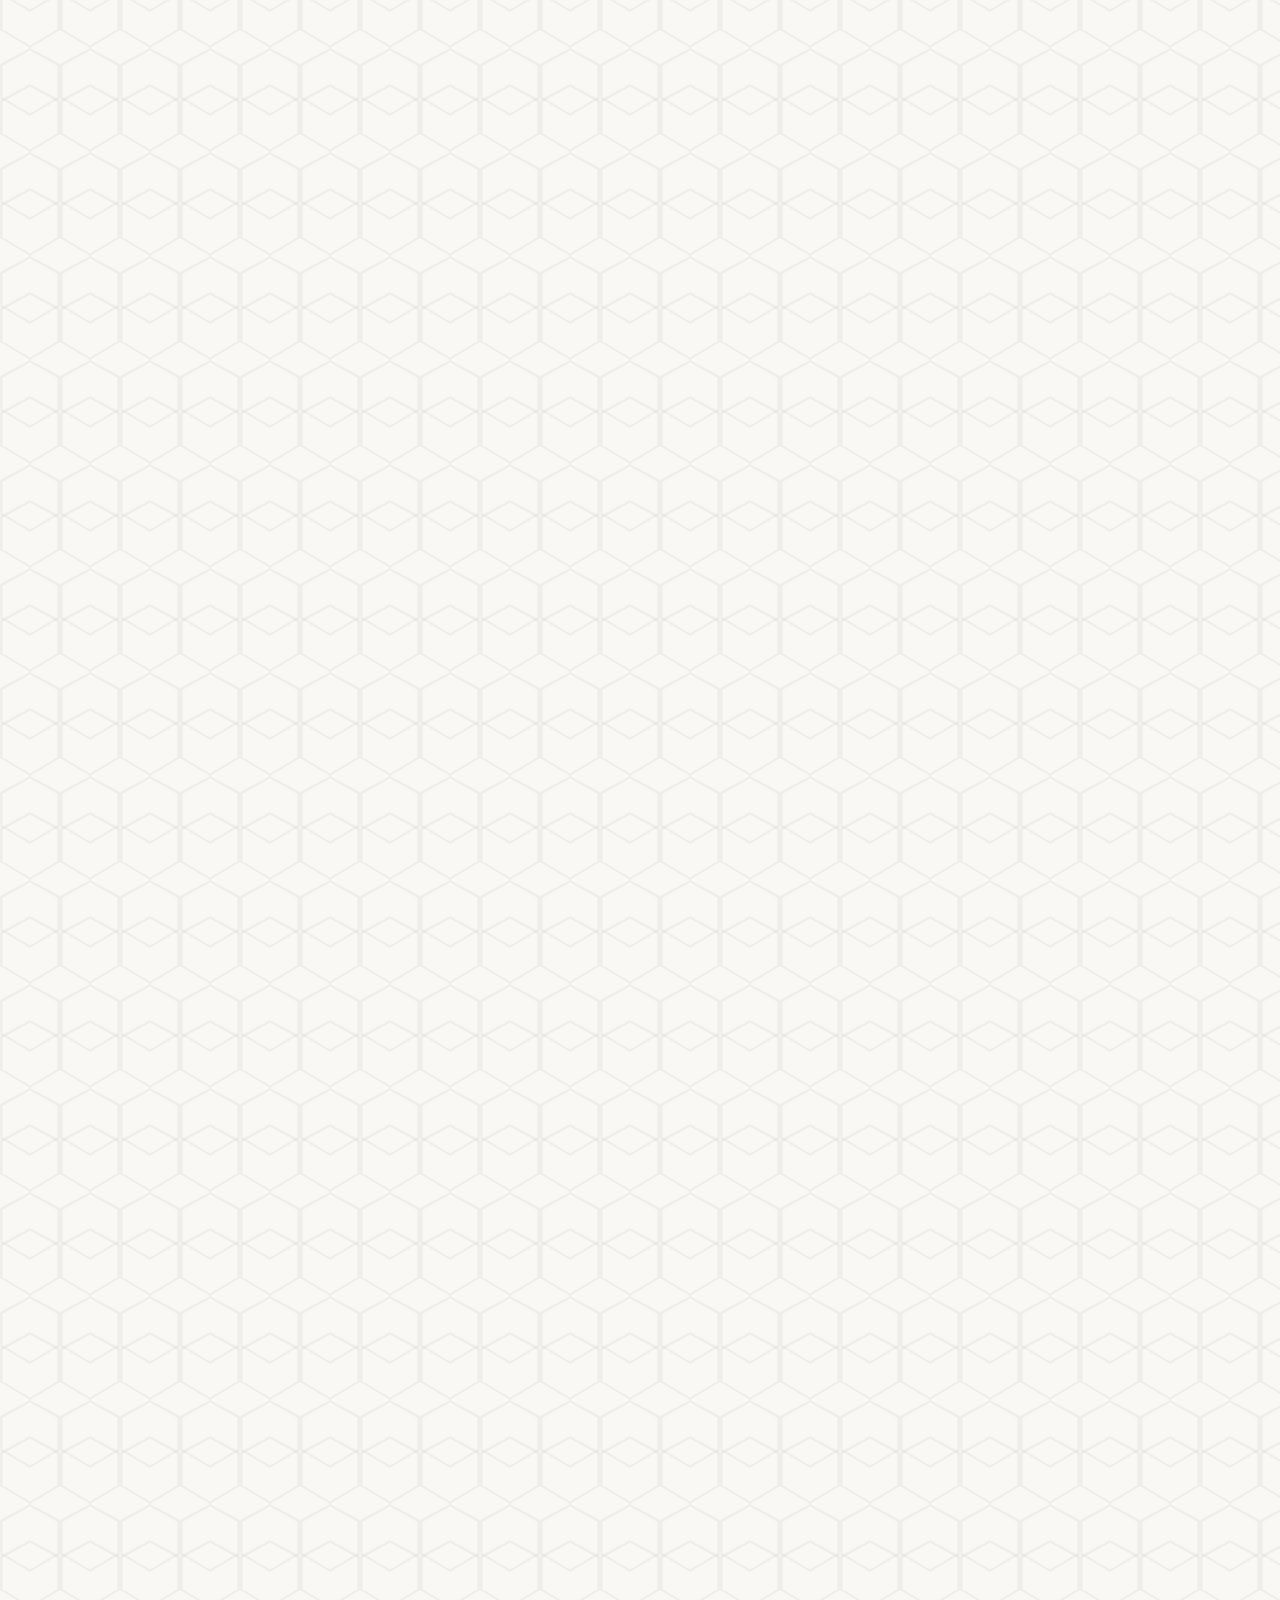
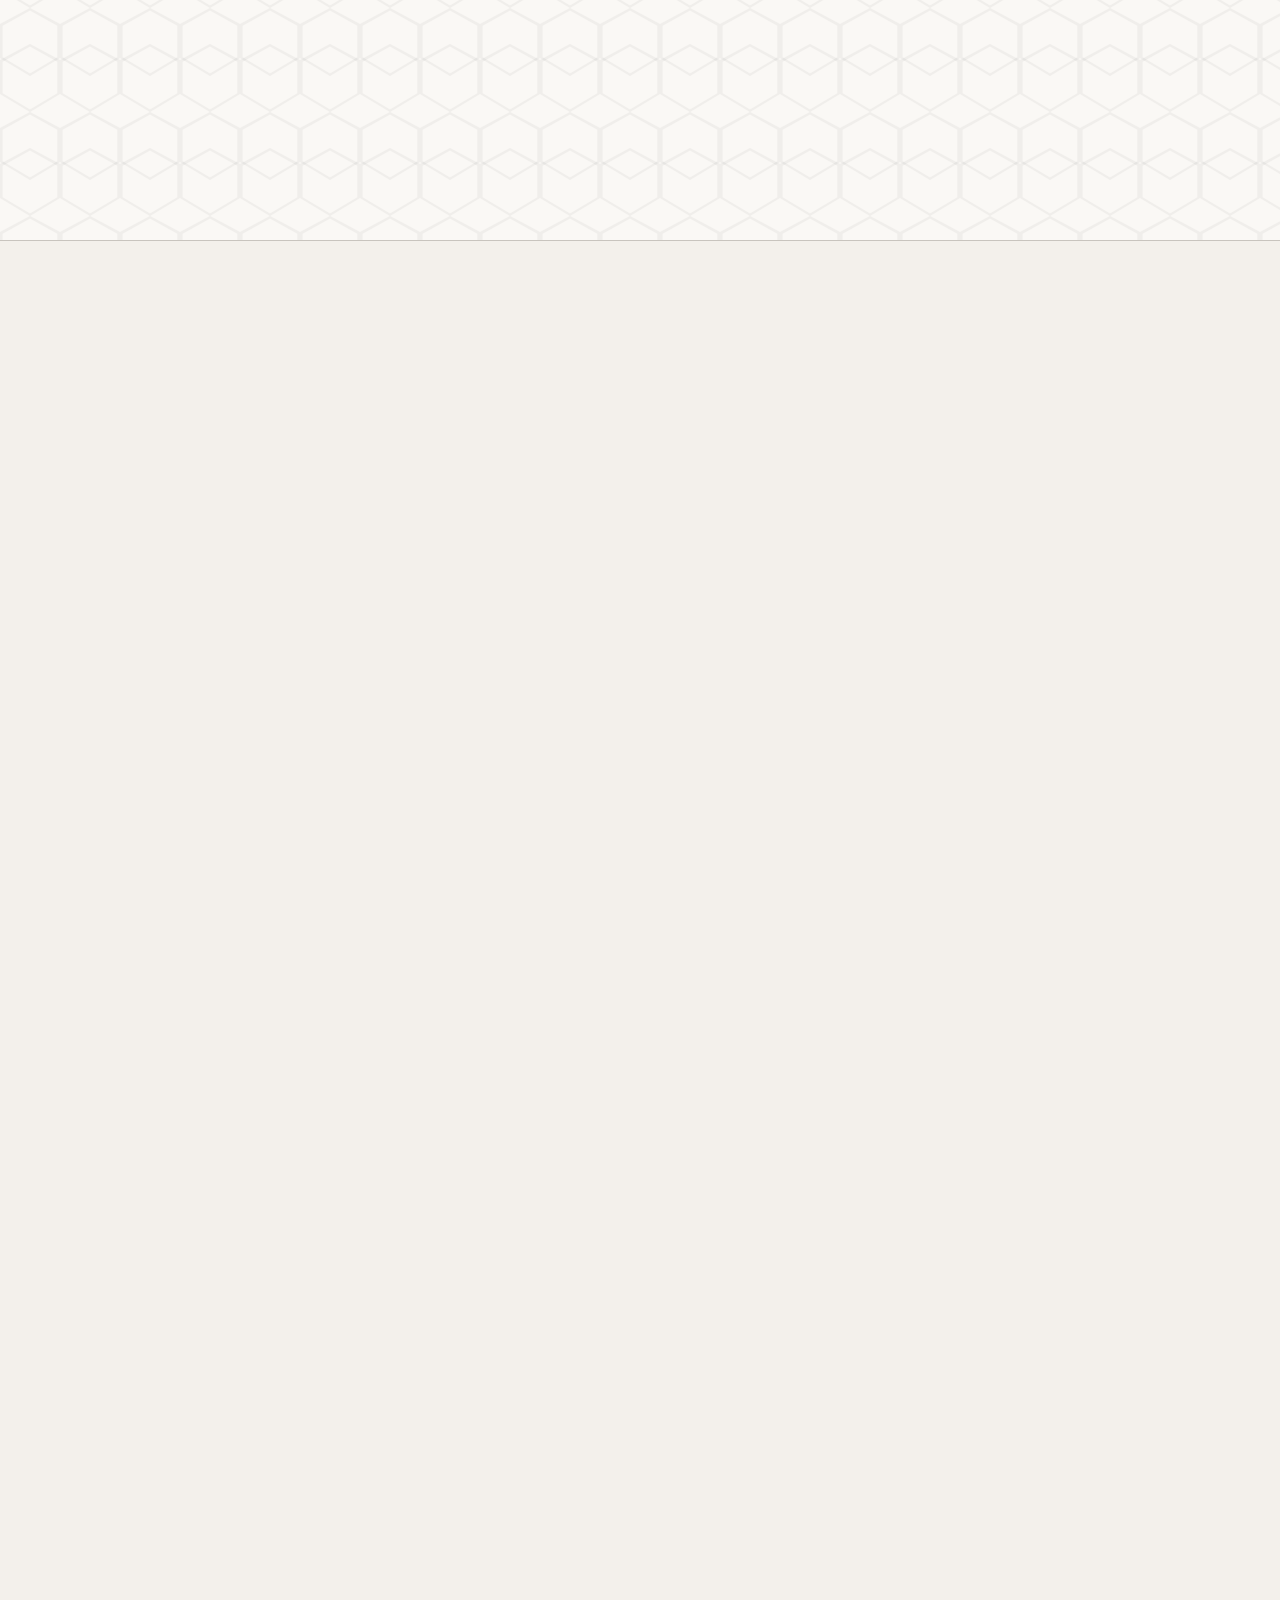
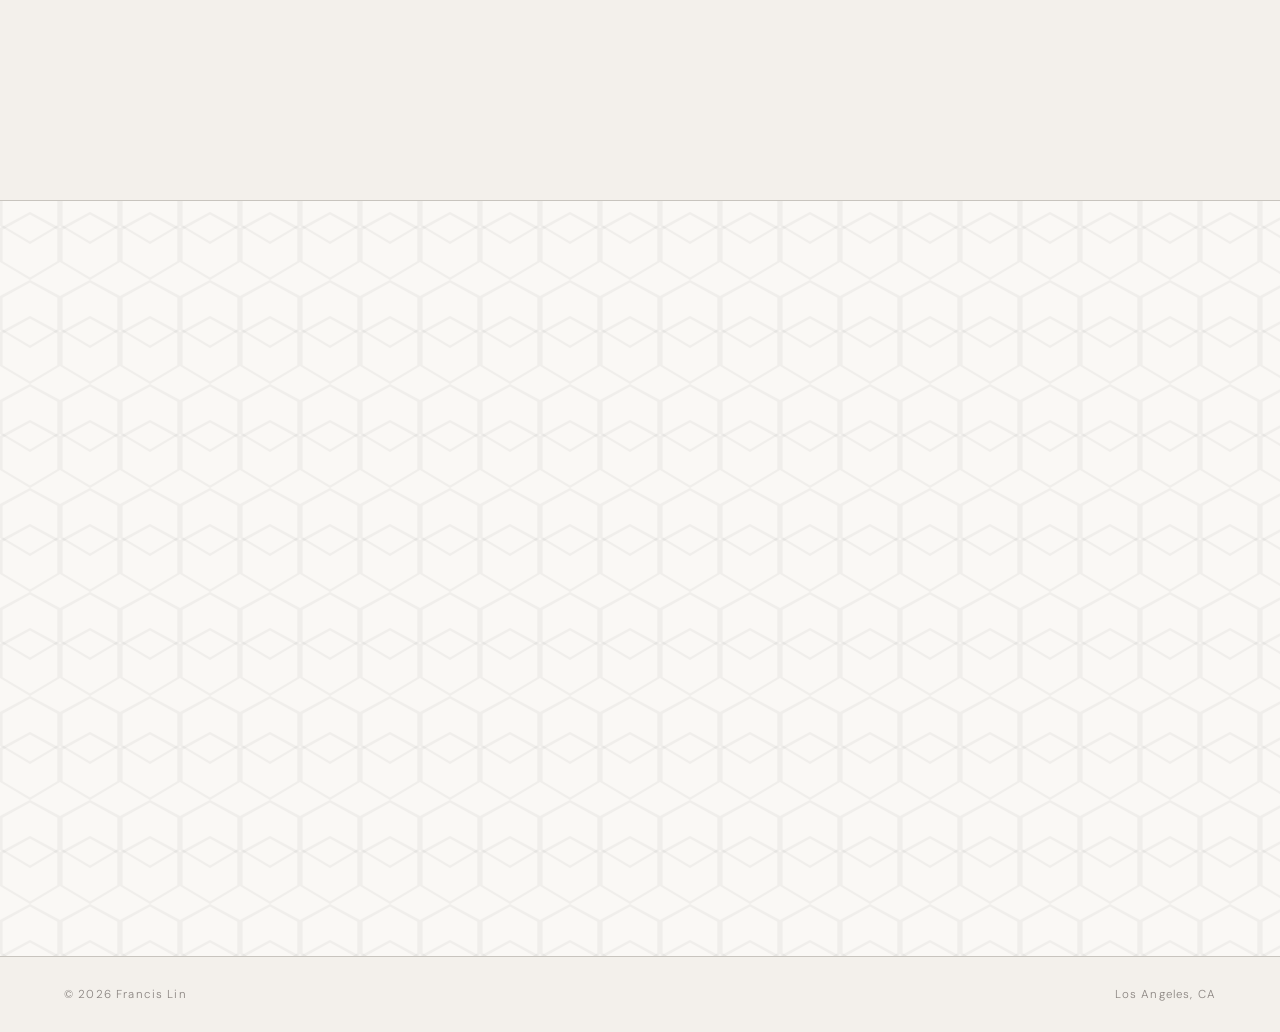
==== commit ffac2fb5: "update asset file name" ====
--- a/index.html
+++ b/index.html
@@ -16,6 +16,7 @@
     <a href="#home" class="nav-logo">FL</a>
     <ul class="nav-links">
       <li><a href="#work">Work</a></li>
+      <li><a href="events.html">Events</a></li>
       <li><a href="#about">About</a></li>
       <li><a href="#contact">Contact</a></li>
     </ul>
@@ -27,6 +28,7 @@
   <!-- MOBILE MENU -->
   <div class="mobile-menu" id="mobileMenu">
     <a href="#work" class="mobile-link">Work</a>
+    <a href="events.html" class="mobile-link">Events</a>
     <a href="#about" class="mobile-link">About</a>
     <a href="#contact" class="mobile-link">Contact</a>
   </div>
@@ -77,23 +79,12 @@
 
       <!-- HERO IMAGE 2 — bridge roller M5 -->
       <div class="case-feature-image" id="caseFeatureImage">
-        <img src="assets/hero-2.jpg" alt="Rolls-Royce Ghost — Vancouver skyline" />
-        <div class="case-feature-label">Rolls-Royce Ghost · Vancouver, BC</div>
+        <img src="assets/hero-2.jpg" alt="BMW M5 bridge roller — Vancouver skyline" />
+        <div class="case-feature-label">BMW M5 · Vancouver, BC</div>
         <a href="#case-grid-openroad" class="scroll-past-btn">
           <span>View Campaign Work</span>
           <svg width="16" height="16" viewBox="0 0 16 16" fill="none"><path d="M8 3v10M3 8l5 5 5-5" stroke="currentColor" stroke-width="1.5" stroke-linecap="round" stroke-linejoin="round"/></svg>
         </a>
-      </div>
-
-      <div class="case-brands">
-        <span>Rolls-Royce</span>
-        <span>Porsche</span>
-        <span>BMW</span>
-        <span>MINI</span>
-        <span>Lexus</span>
-        <span>Acura</span>
-        <span>Honda</span>
-        <span>Toyota</span>
       </div>
 
       <div class="case-body reveal">
@@ -110,43 +101,51 @@
           <li><strong>Presented monthly content performance reports</strong> as part of integrated marketing reviews covering paid media, email, and CRM — reporting across the full store leadership structure</li>
           <li><strong>Field production beyond regional brief</strong> — regularly contributed to OEM-driven and corporate-level productions including the Porsche Macan EV launch (directed hired models, set up lighting rigs, positioned vehicles) and BMW track day at Area 27 (directed a 20–30 car convoy, shot rollers from a moving vehicle)</li>
         </ul>
+        <div class="case-brands">
+          <span>Rolls-Royce</span>
+          <span>Porsche</span>
+          <span>BMW</span>
+          <span>MINI</span>
+          <span>Lexus</span>
+          <span>Acura</span>
+          <span>Honda</span>
+          <span>Toyota</span>
+        </div>
       </div>
 
       <!-- 12-IMAGE GRID -->
       <div class="case-grid reveal" id="case-grid-openroad">
-        <div class="case-grid-item large" data-src="assets/openroad-1.jpg" data-caption="BMW Canada M &amp; JCW Accessories Campaign — 1st place nationally">
-          <img src="assets/openroad-1.jpg" alt="BMW M5 bridge roller with Vancouver skyline" class="grid-img" />
-        </div>
-        <a href="https://www.instagram.com/reel/DPouX2oCj9f/" target="_blank" rel="noopener" class="case-grid-item pair-tall grid-video-link" data-src="assets/openroad-2.jpg">
-          <img src="assets/openroad-2.jpg" alt="OpenRoad Group 50th Anniversary — Rapid 25 Series interview reel thumbnail" class="grid-img" />
-          <div class="play-circle">▶</div>
-        </a>
-        <div class="case-grid-item" data-src="assets/openroad-3.jpg" data-caption="BMW Canada M &amp; JCW Accessories Campaign — 3rd place, MINI Vancouver">
-          <img src="assets/openroad-3.jpg" alt="MINI Countryman with cyclists at the waterfront" class="grid-img" />
-        </div>
-        <div class="case-grid-item" data-src="assets/openroad-4.jpg" data-caption="Porsche Centre Langley — Macan EV Launch Event">
-          <img src="assets/openroad-4.jpg" alt="Porsche Macan EV and Taycan under hangar tube lighting" class="grid-img" />
-        </div>
-        <div class="case-grid-item" data-src="assets/openroad-5.jpg" data-caption="RRMC (Rolls-Royce Motor Cars Vancouver) — Client Delivery Story">
-          <img src="assets/openroad-5.jpg" alt="Customer and Rolls-Royce staff at the leather color options board" class="grid-img" />
-        </div>
-        <div class="case-grid-item large" data-src="assets/openroad-6.jpg" data-caption="OpenRoad Group Corporate Review Series">
-          <img src="assets/openroad-6.jpg" alt="Toyota Land Cruiser on a rain-slicked road" class="grid-img" />
-        </div>
-        <div class="case-grid-item pair-tall" data-src="assets/openroad-7.jpg" data-caption="Porsche Centre Langley — Macan EV Launch Event">
-          <img src="assets/openroad-7.jpg" alt="Porsche Taycan solo reflection shot" class="grid-img" />
-        </div>
-        <div class="case-grid-item" data-src="assets/openroad-8.jpg" data-caption="Lexus — Evergreen Store Content">
-          <img src="assets/openroad-8.jpg" alt="Lexus RX lineup outside the dealership" class="grid-img" />
-        </div>
-        <div class="case-grid-item" data-src="assets/openroad-9.jpg" data-caption="BMW Canada M &amp; JCW Accessories Campaign — 1st place nationally">
-          <img src="assets/openroad-9.jpg" alt="BMW M lifestyle merch flatlay — caps, mugs, keys" class="grid-img" />
-        </div>
-        <div class="case-grid-item" data-src="assets/openroad-10.jpg" data-caption="Rolls-Royce Ghost — Store Showcase">
-          <img src="assets/openroad-10.jpg" alt="Rolls-Royce Ghost rooftop cinematic shot" class="grid-img" />
-        </div>
-      </div>
-
+        <div class="case-grid-item large" data-src="assets/openroad-1.jpg">
+          <img src="assets/openroad-1.jpg" alt="BMW M4 on track at Area 27" class="grid-img" />
+        </div>
+        <div class="case-grid-item" data-src="assets/openroad-2.jpg">
+          <img src="assets/openroad-2.jpg" alt="BMW XM teal motion roller" class="grid-img" />
+        </div>
+        <div class="case-grid-item" data-src="assets/openroad-3.jpg">
+          <img src="assets/openroad-3.jpg" alt="BMW M8 green showroom" class="grid-img" />
+        </div>
+        <div class="case-grid-item" data-src="assets/openroad-4.jpg">
+          <img src="assets/openroad-4.jpg" alt="BMW M lifestyle merch flatlay" class="grid-img" />
+        </div>
+        <div class="case-grid-item" data-src="assets/openroad-5.jpg">
+          <img src="assets/openroad-5.jpg" alt="BMW M5 interior cockpit" class="grid-img" />
+        </div>
+        <div class="case-grid-item large" data-src="assets/openroad-6.jpg">
+          <img src="assets/openroad-6.jpg" alt="OpenRoad automotive content" class="grid-img" />
+        </div>
+        <div class="case-grid-item" data-src="assets/openroad-7.jpg">
+          <img src="assets/openroad-7.jpg" alt="OpenRoad automotive content" class="grid-img" />
+        </div>
+        <div class="case-grid-item" data-src="assets/openroad-8.jpg">
+          <img src="assets/openroad-8.jpg" alt="OpenRoad automotive content" class="grid-img" />
+        </div>
+        <div class="case-grid-item" data-src="assets/openroad-9.jpg">
+          <img src="assets/openroad-9.jpg" alt="OpenRoad automotive content" class="grid-img" />
+        </div>
+        <div class="case-grid-item" data-src="assets/openroad-10.jpg">
+          <img src="assets/openroad-10.jpg" alt="OpenRoad automotive content" class="grid-img" />
+        </div>
+      </div>
 
       <!-- VIDEO ROW -->
       <div class="video-row reveal">
@@ -225,16 +224,13 @@
                 <span class="defiant-track-num">02</span>
                 <span class="defiant-track-name">Operator Training School, Langley</span>
               </div>
-              <!-- Defiant 3 pending — waiting on Godfrey for the footage. Uncomment when ready:
               <div class="defiant-track" data-src="assets/defiant-3.mp4" data-label="Patient's Voice 2025 — International Conference">
                 <span class="defiant-track-num">03</span>
                 <span class="defiant-track-name">Patient's Voice 2025 — International Conference</span>
               </div>
-              -->
             </div>
             <button class="defiant-next" id="defiantNext">›</button>
           </div>
-          <div class="defiant-credit">Cinematographer: Francis Lin · Directed &amp; shot by Godfrey Cheng, Defiant One Media</div>
         </div>
       </div>
 
@@ -248,13 +244,12 @@
         <div class="work-card">
           <div class="work-card-img work-card-slideshow">
             <div class="slideshow-track">
-              <video class="slide active" src="assets/additional-work-1.mp4" autoplay muted loop playsinline preload="auto"></video>
-              <video class="slide" src="assets/additional-work-2.mp4" muted loop playsinline preload="metadata"></video>
-              <video class="slide" src="assets/additional-work-3.mp4" muted loop playsinline preload="metadata"></video>
+              <div class="slide active" style="background: linear-gradient(135deg, #1a1f18, #2a3520);"></div>
+              <div class="slide" style="background: linear-gradient(135deg, #141a18, #1a2820);"></div>
+              <div class="slide" style="background: linear-gradient(135deg, #181e14, #222a18);"></div>
             </div>
             <button class="slide-prev">‹</button>
             <button class="slide-next">›</button>
-            <button class="audio-toggle" aria-label="Toggle audio"><svg width="14" height="14" viewBox="0 0 24 24" fill="none" stroke="currentColor" stroke-width="2" stroke-linecap="round" stroke-linejoin="round"><polygon points="11 5 6 9 2 9 2 15 6 15 11 19 11 5"></polygon><line x1="23" y1="9" x2="17" y2="15"></line><line x1="17" y1="9" x2="23" y2="15"></line></svg></button>
             <span class="work-card-img-label">Event</span>
           </div>
           <div class="work-card-body">
@@ -265,11 +260,15 @@
         </div>
 
         <div class="work-card">
-          <a href="https://www.youtube.com/watch?v=G-jTubqOyxQ" target="_blank" rel="noopener" class="work-card-img">
-            <img src="assets/additional-work-4.jpg" alt="Roblox Icebreaker Trailer thumbnail" class="video-thumb-bg" />
-            <div class="play-circle">▶</div>
+          <div class="work-card-img work-card-slideshow">
+            <div class="slideshow-track">
+              <div class="slide active" style="background: linear-gradient(135deg, #141418, #1a1a22);"></div>
+              <div class="slide" style="background: linear-gradient(135deg, #181420, #201828);"></div>
+            </div>
+            <button class="slide-prev">‹</button>
+            <button class="slide-next">›</button>
             <span class="work-card-img-label">Roblox</span>
-          </a>
+          </div>
           <div class="work-card-body">
             <span class="work-card-tag">Digital / Gaming</span>
             <h4>Roblox — Icebreaker Trailer</h4>
@@ -278,6 +277,23 @@
           </div>
         </div>
 
+        <div class="work-card">
+          <div class="work-card-img work-card-slideshow">
+            <div class="slideshow-track">
+              <div class="slide active" style="background: linear-gradient(135deg, #181614, #221e18);"></div>
+              <div class="slide" style="background: linear-gradient(135deg, #1c1a16, #26221a);"></div>
+            </div>
+            <button class="slide-prev">‹</button>
+            <button class="slide-next">›</button>
+            <span class="work-card-img-label">Portrait</span>
+          </div>
+          <div class="work-card-body">
+            <span class="work-card-tag">Portraiture</span>
+            <h4>Portrait Photography</h4>
+            <p>Individual and professional portrait sessions. Clean, directed portraiture suited for personal branding, headshots, and social profiles.</p>
+          </div>
+        </div>
+
       </div>
     </div>
 
@@ -287,7 +303,13 @@
   <section id="about" class="about-section">
     <div class="about-grid reveal">
       <div class="about-image-wrap">
+        <div class="about-photo-placeholder">
+          <span>FL</span>
+          <p>Add your photo as<br><code>assets/francis.jpg</code></p>
+        </div>
+        <!-- Uncomment when photo is ready:
         <img src="assets/francis.jpg" alt="Francis Lin" class="about-photo" />
+        -->
       </div>
       <div class="about-text">
         <span class="label">About</span>
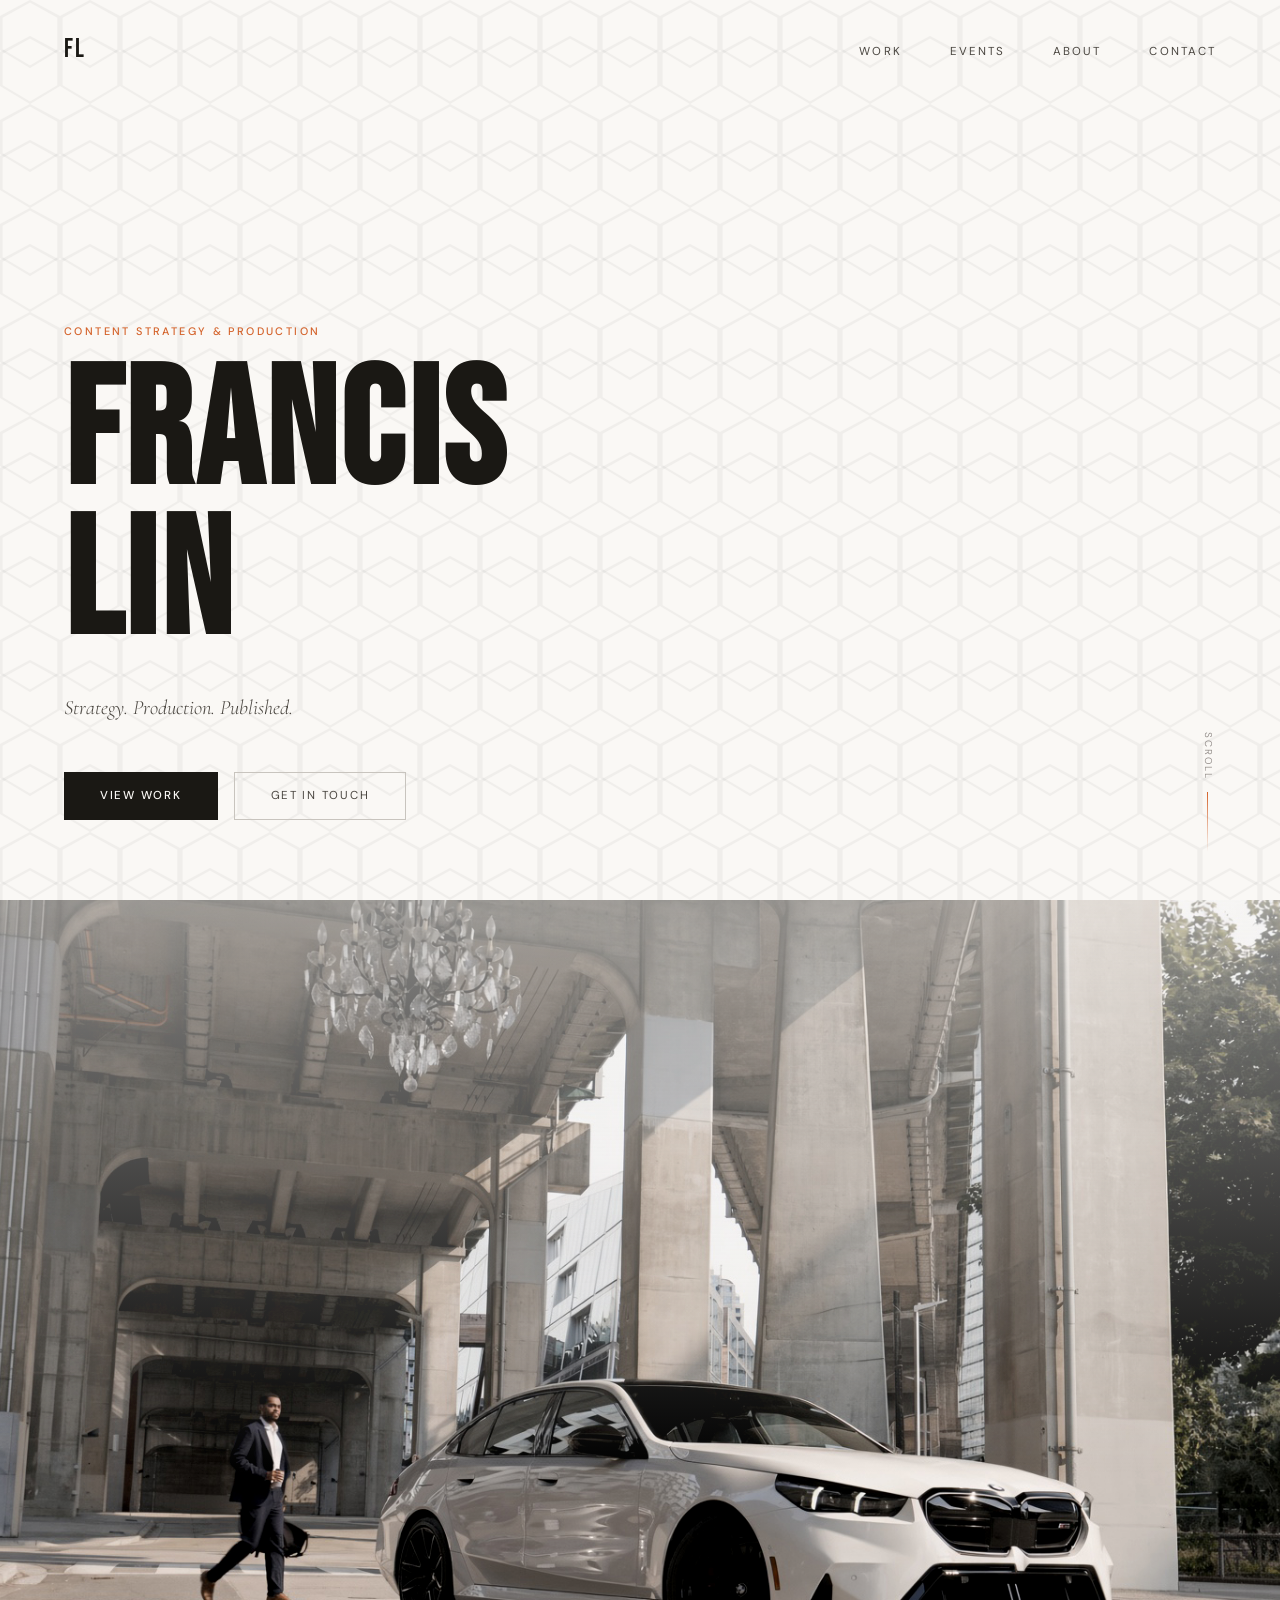
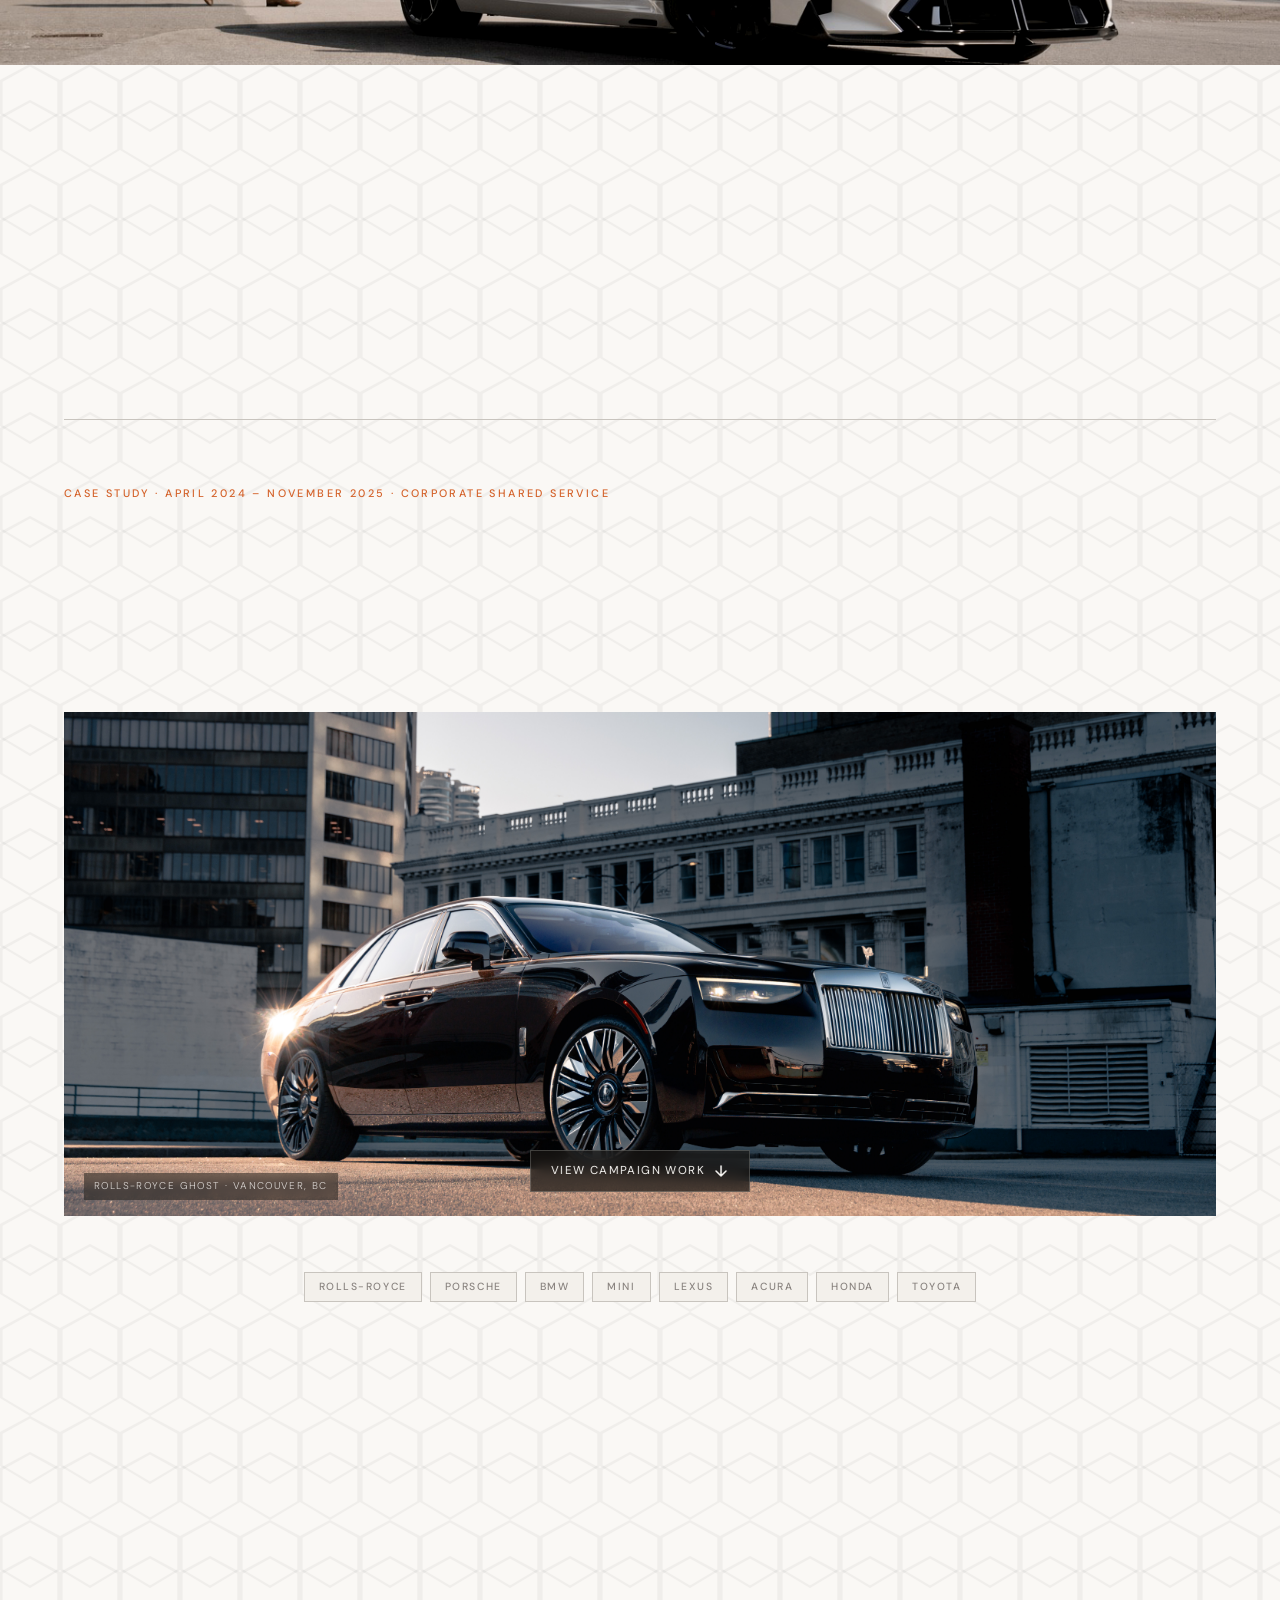
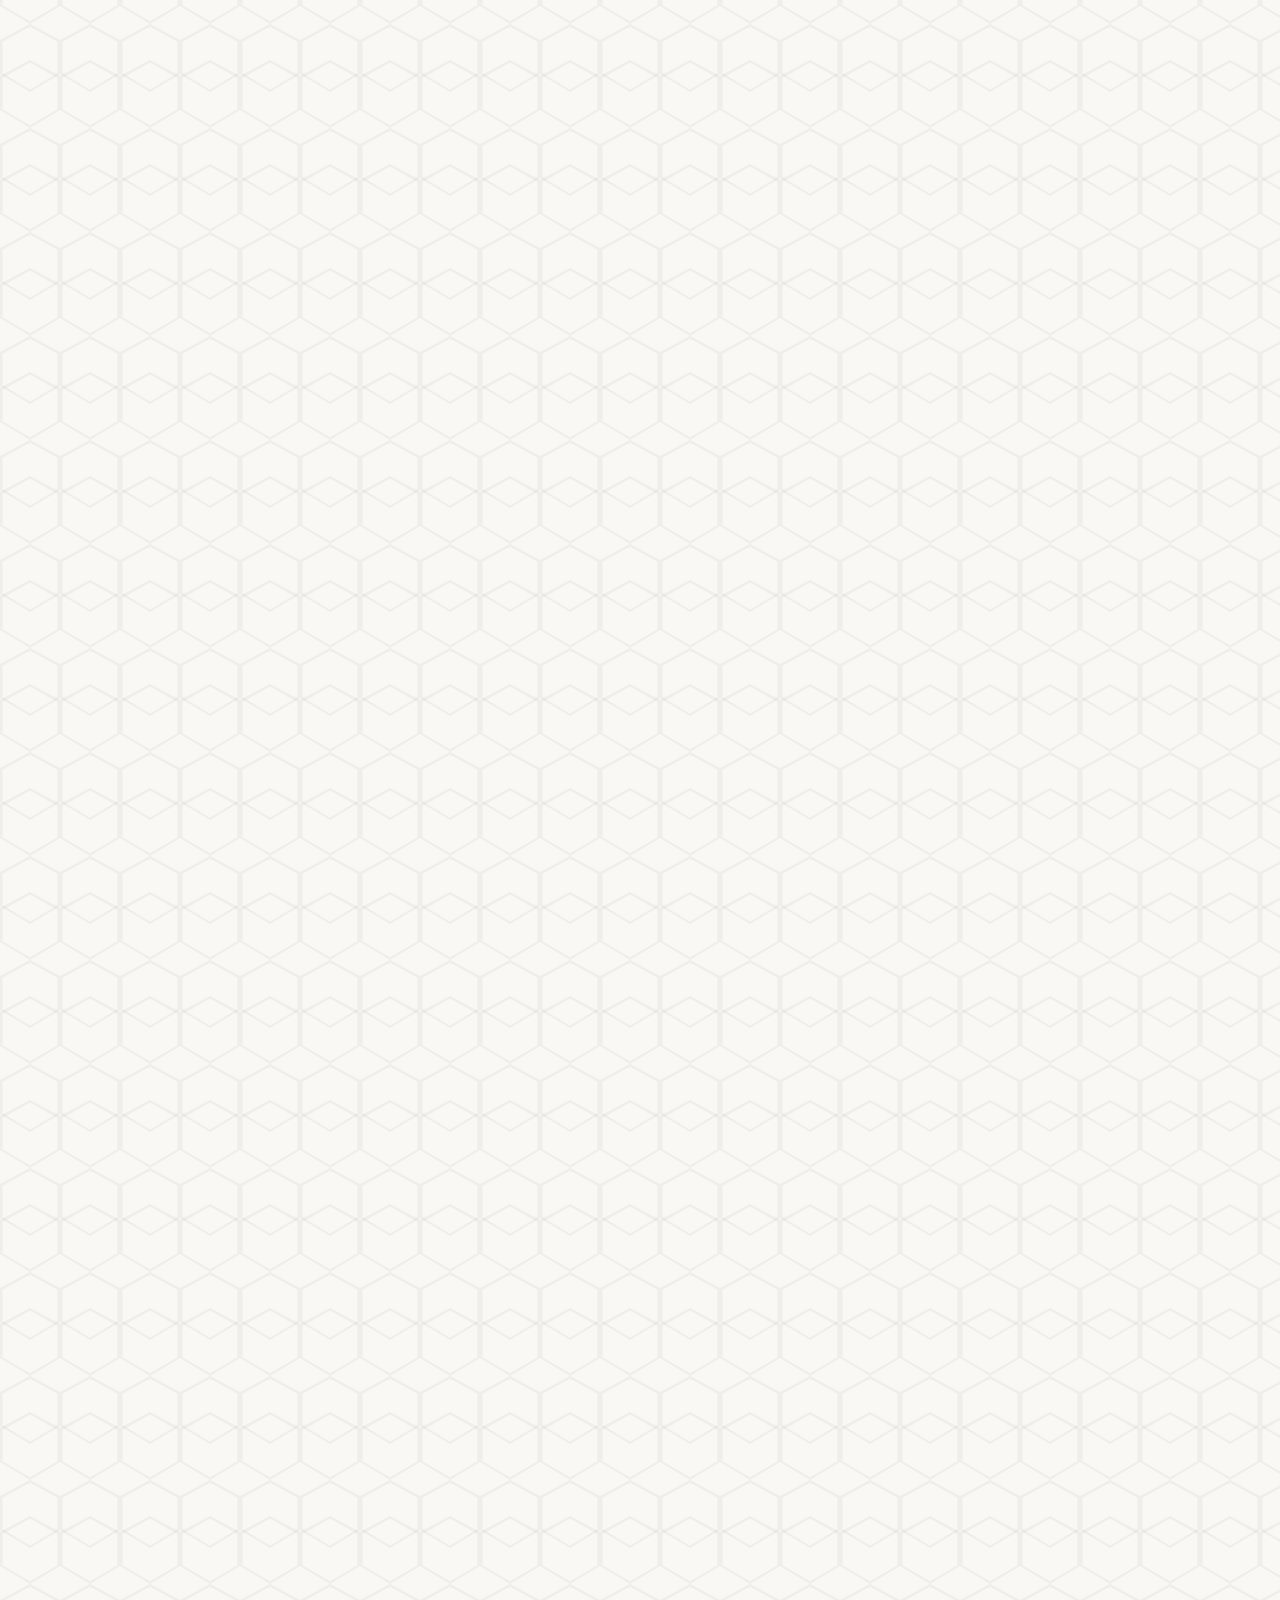
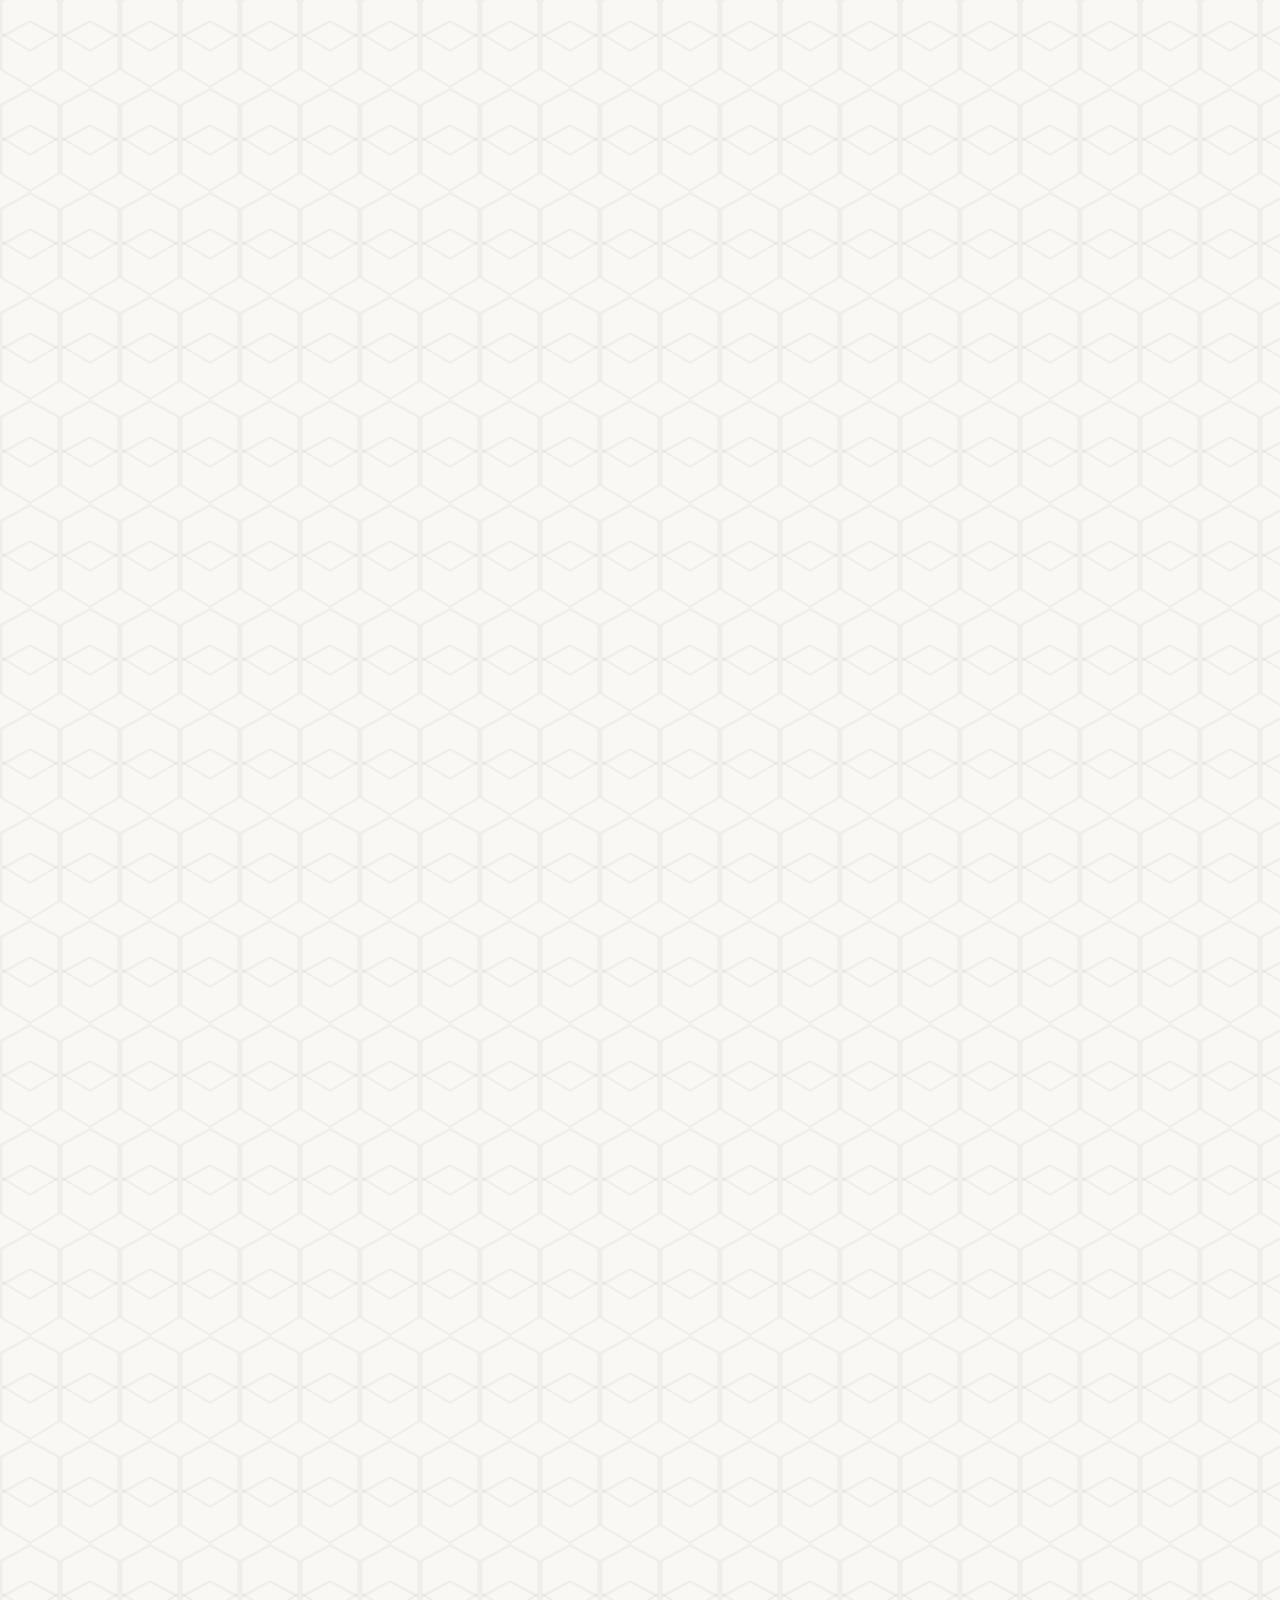
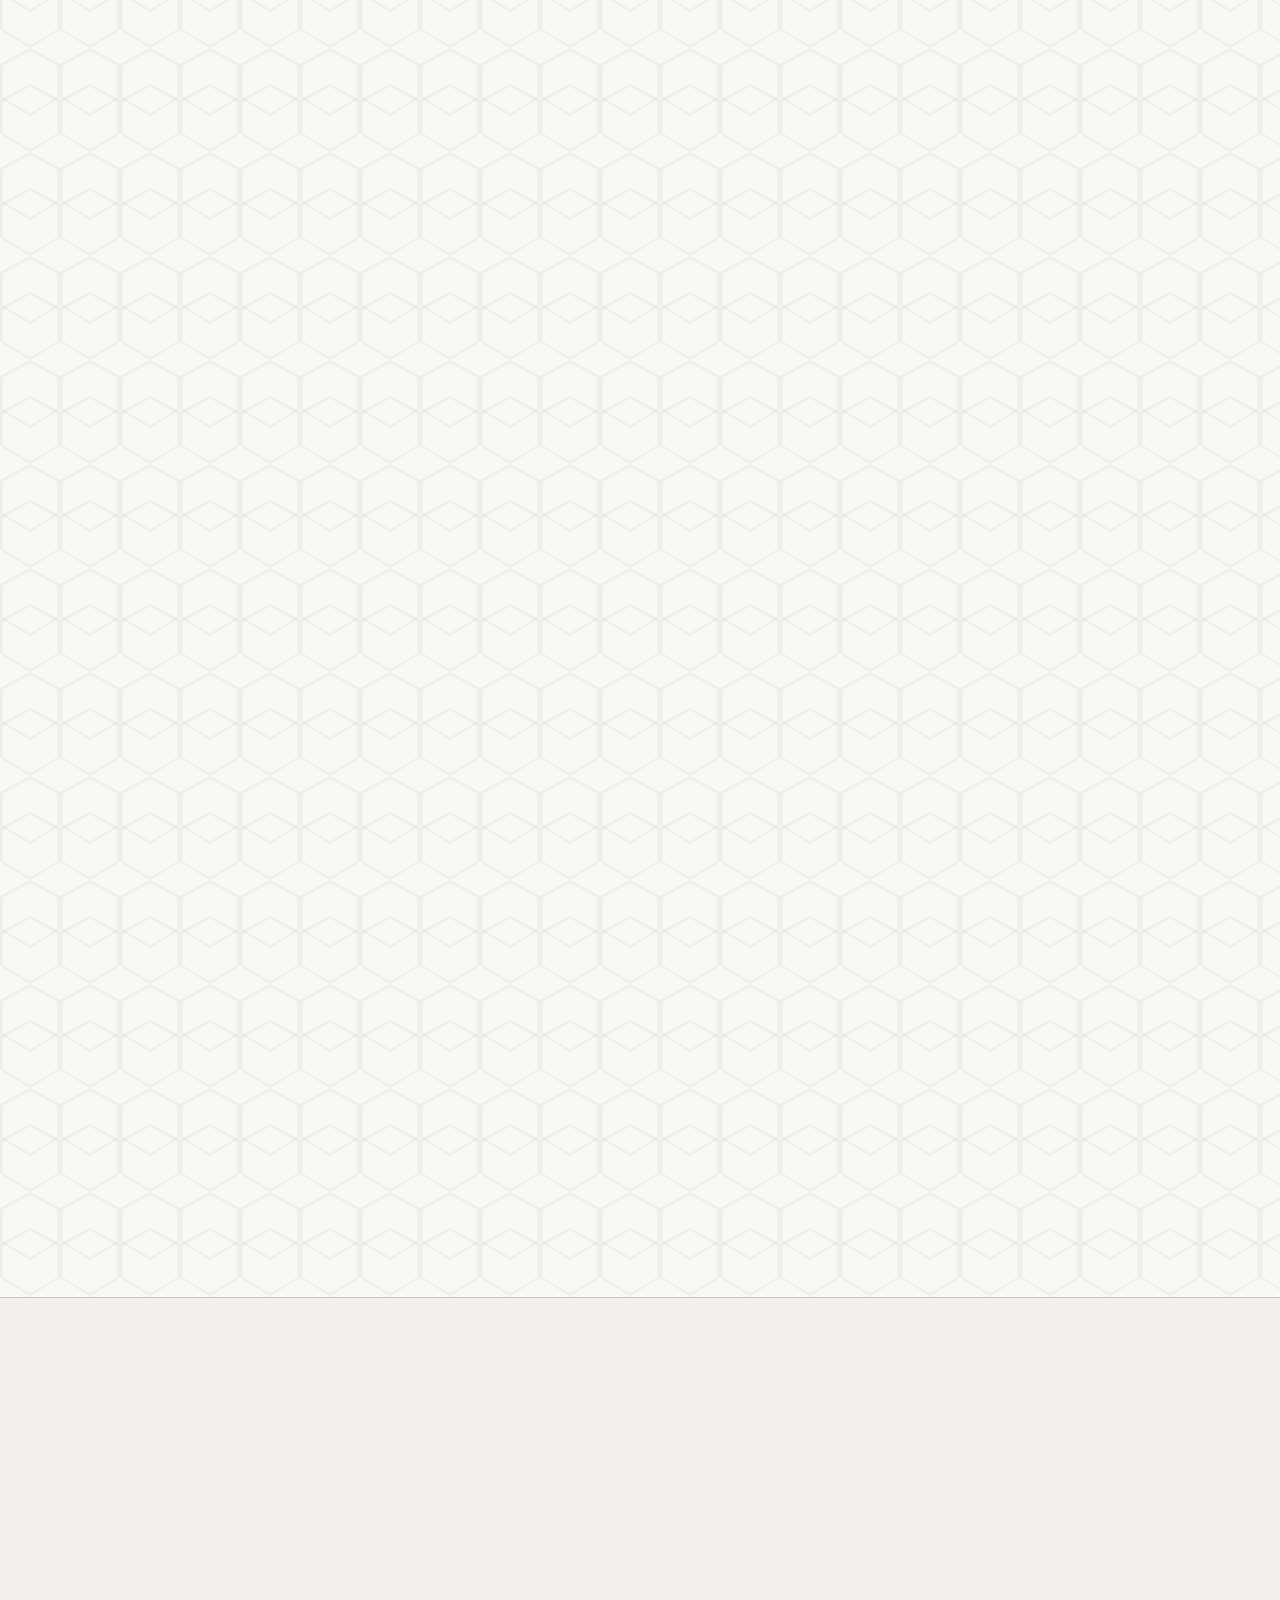
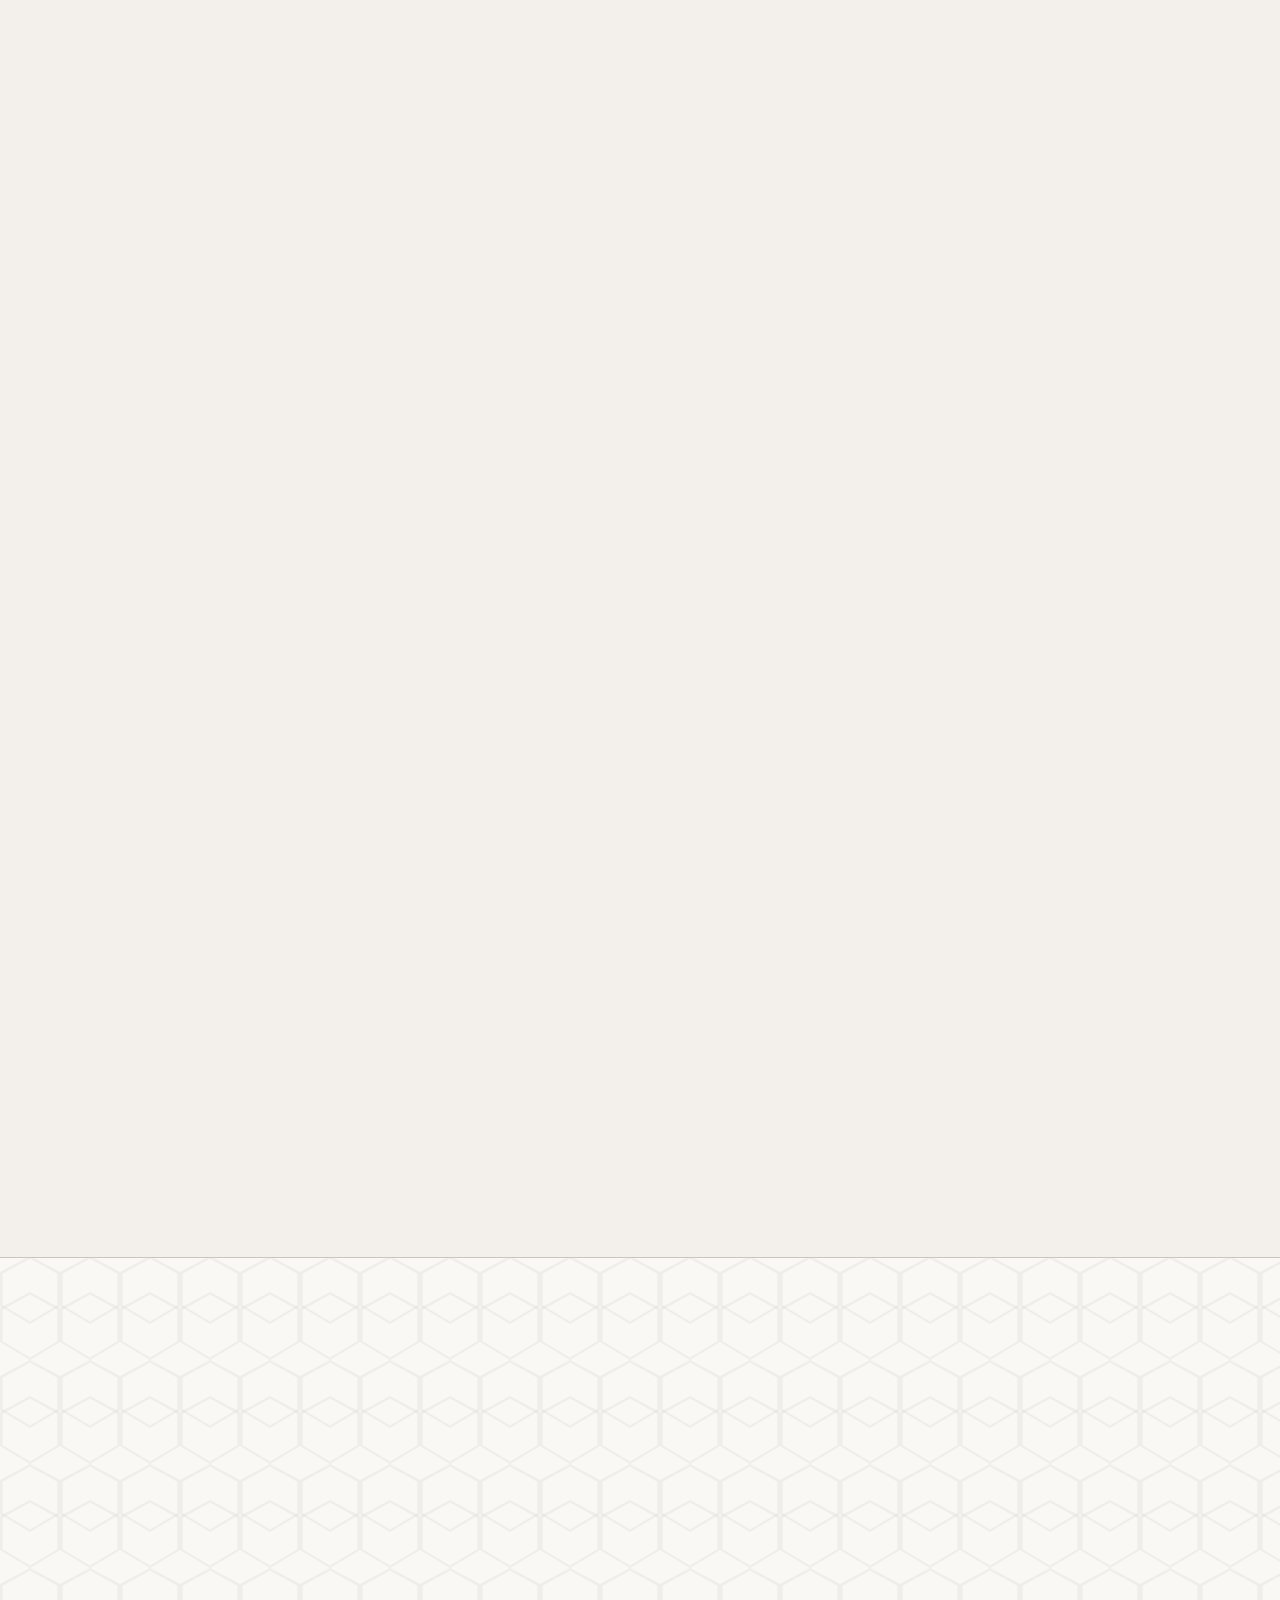
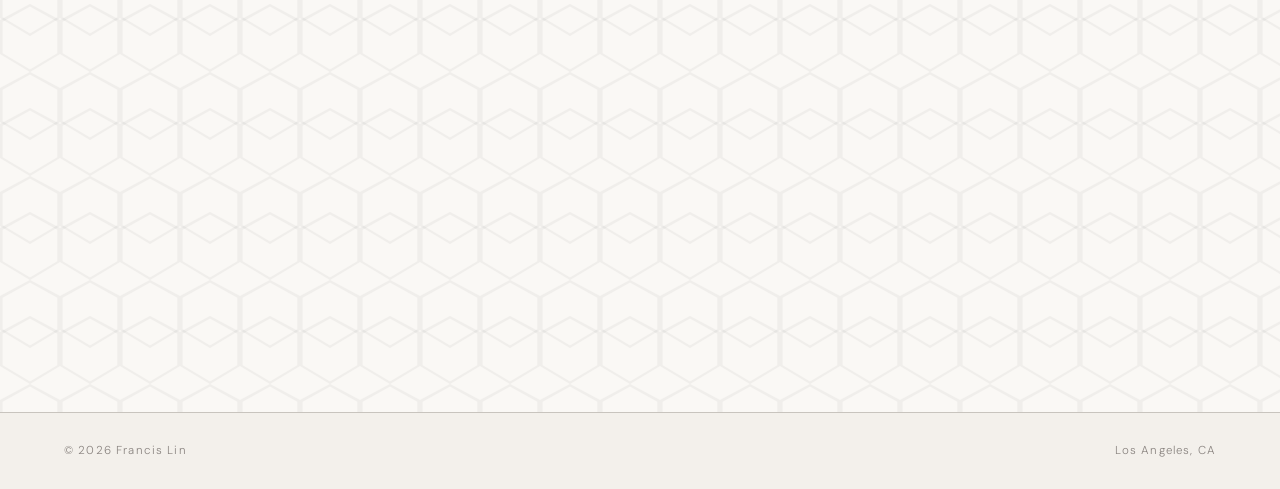
==== commit 9f101bb3: "old photos not showing up fix" ====
--- a/index.html
+++ b/index.html
@@ -79,12 +79,23 @@
 
       <!-- HERO IMAGE 2 — bridge roller M5 -->
       <div class="case-feature-image" id="caseFeatureImage">
-        <img src="assets/hero-2.jpg" alt="BMW M5 bridge roller — Vancouver skyline" />
-        <div class="case-feature-label">BMW M5 · Vancouver, BC</div>
+        <img src="assets/hero-2.jpg" alt="Rolls-Royce Ghost — Vancouver skyline" />
+        <div class="case-feature-label">Rolls-Royce Ghost · Vancouver, BC</div>
         <a href="#case-grid-openroad" class="scroll-past-btn">
           <span>View Campaign Work</span>
           <svg width="16" height="16" viewBox="0 0 16 16" fill="none"><path d="M8 3v10M3 8l5 5 5-5" stroke="currentColor" stroke-width="1.5" stroke-linecap="round" stroke-linejoin="round"/></svg>
         </a>
+      </div>
+
+      <div class="case-brands">
+        <span>Rolls-Royce</span>
+        <span>Porsche</span>
+        <span>BMW</span>
+        <span>MINI</span>
+        <span>Lexus</span>
+        <span>Acura</span>
+        <span>Honda</span>
+        <span>Toyota</span>
       </div>
 
       <div class="case-body reveal">
@@ -101,51 +112,43 @@
           <li><strong>Presented monthly content performance reports</strong> as part of integrated marketing reviews covering paid media, email, and CRM — reporting across the full store leadership structure</li>
           <li><strong>Field production beyond regional brief</strong> — regularly contributed to OEM-driven and corporate-level productions including the Porsche Macan EV launch (directed hired models, set up lighting rigs, positioned vehicles) and BMW track day at Area 27 (directed a 20–30 car convoy, shot rollers from a moving vehicle)</li>
         </ul>
-        <div class="case-brands">
-          <span>Rolls-Royce</span>
-          <span>Porsche</span>
-          <span>BMW</span>
-          <span>MINI</span>
-          <span>Lexus</span>
-          <span>Acura</span>
-          <span>Honda</span>
-          <span>Toyota</span>
-        </div>
       </div>
 
       <!-- 12-IMAGE GRID -->
       <div class="case-grid reveal" id="case-grid-openroad">
-        <div class="case-grid-item large" data-src="assets/openroad-1.jpg">
-          <img src="assets/openroad-1.jpg" alt="BMW M4 on track at Area 27" class="grid-img" />
-        </div>
-        <div class="case-grid-item" data-src="assets/openroad-2.jpg">
-          <img src="assets/openroad-2.jpg" alt="BMW XM teal motion roller" class="grid-img" />
-        </div>
-        <div class="case-grid-item" data-src="assets/openroad-3.jpg">
-          <img src="assets/openroad-3.jpg" alt="BMW M8 green showroom" class="grid-img" />
-        </div>
-        <div class="case-grid-item" data-src="assets/openroad-4.jpg">
-          <img src="assets/openroad-4.jpg" alt="BMW M lifestyle merch flatlay" class="grid-img" />
-        </div>
-        <div class="case-grid-item" data-src="assets/openroad-5.jpg">
-          <img src="assets/openroad-5.jpg" alt="BMW M5 interior cockpit" class="grid-img" />
-        </div>
-        <div class="case-grid-item large" data-src="assets/openroad-6.jpg">
-          <img src="assets/openroad-6.jpg" alt="OpenRoad automotive content" class="grid-img" />
-        </div>
-        <div class="case-grid-item" data-src="assets/openroad-7.jpg">
-          <img src="assets/openroad-7.jpg" alt="OpenRoad automotive content" class="grid-img" />
-        </div>
-        <div class="case-grid-item" data-src="assets/openroad-8.jpg">
-          <img src="assets/openroad-8.jpg" alt="OpenRoad automotive content" class="grid-img" />
-        </div>
-        <div class="case-grid-item" data-src="assets/openroad-9.jpg">
-          <img src="assets/openroad-9.jpg" alt="OpenRoad automotive content" class="grid-img" />
-        </div>
-        <div class="case-grid-item" data-src="assets/openroad-10.jpg">
-          <img src="assets/openroad-10.jpg" alt="OpenRoad automotive content" class="grid-img" />
-        </div>
-      </div>
+        <div class="case-grid-item large" data-src="assets/openroad-1.jpg" data-caption="BMW Canada M &amp; JCW Accessories Campaign — 1st place nationally">
+          <img src="assets/openroad-1.jpg" alt="BMW M5 bridge roller with Vancouver skyline" class="grid-img" />
+        </div>
+        <a href="https://www.instagram.com/reel/DPouX2oCj9f/" target="_blank" rel="noopener" class="case-grid-item pair-tall grid-video-link" data-src="assets/openroad-2.jpg">
+          <img src="assets/openroad-2.jpg" alt="OpenRoad Group 50th Anniversary — Rapid 25 Series interview reel thumbnail" class="grid-img" />
+          <div class="play-circle">▶</div>
+        </a>
+        <div class="case-grid-item" data-src="assets/openroad-3.jpg" data-caption="BMW Canada M &amp; JCW Accessories Campaign — 3rd place, MINI Vancouver">
+          <img src="assets/openroad-3.jpg" alt="MINI Countryman with cyclists at the waterfront" class="grid-img" />
+        </div>
+        <div class="case-grid-item" data-src="assets/openroad-4.jpg" data-caption="Porsche Centre Langley — Macan EV Launch Event">
+          <img src="assets/openroad-4.jpg" alt="Porsche Macan EV and Taycan under hangar tube lighting" class="grid-img" />
+        </div>
+        <div class="case-grid-item" data-src="assets/openroad-5.jpg" data-caption="RRMC (Rolls-Royce Motor Cars Vancouver) — Client Delivery Story">
+          <img src="assets/openroad-5.jpg" alt="Customer and Rolls-Royce staff at the leather color options board" class="grid-img" />
+        </div>
+        <div class="case-grid-item large" data-src="assets/openroad-6.jpg" data-caption="OpenRoad Group Corporate Review Series">
+          <img src="assets/openroad-6.jpg" alt="Toyota Land Cruiser on a rain-slicked road" class="grid-img" />
+        </div>
+        <div class="case-grid-item pair-tall" data-src="assets/openroad-7.jpg" data-caption="Porsche Centre Langley — Macan EV Launch Event">
+          <img src="assets/openroad-7.jpg" alt="Porsche Taycan solo reflection shot" class="grid-img" />
+        </div>
+        <div class="case-grid-item" data-src="assets/openroad-8.jpg" data-caption="Lexus — Evergreen Store Content">
+          <img src="assets/openroad-8.jpg" alt="Lexus RX lineup outside the dealership" class="grid-img" />
+        </div>
+        <div class="case-grid-item" data-src="assets/openroad-9.jpg" data-caption="BMW Canada M &amp; JCW Accessories Campaign — 1st place nationally">
+          <img src="assets/openroad-9.jpg" alt="BMW M lifestyle merch flatlay — caps, mugs, keys" class="grid-img" />
+        </div>
+        <div class="case-grid-item" data-src="assets/openroad-10.jpg" data-caption="Rolls-Royce Ghost — Store Showcase">
+          <img src="assets/openroad-10.jpg" alt="Rolls-Royce Ghost rooftop cinematic shot" class="grid-img" />
+        </div>
+      </div>
+
 
       <!-- VIDEO ROW -->
       <div class="video-row reveal">
@@ -224,13 +227,16 @@
                 <span class="defiant-track-num">02</span>
                 <span class="defiant-track-name">Operator Training School, Langley</span>
               </div>
+              <!-- Defiant 3 pending — waiting on Godfrey for the footage. Uncomment when ready:
               <div class="defiant-track" data-src="assets/defiant-3.mp4" data-label="Patient's Voice 2025 — International Conference">
                 <span class="defiant-track-num">03</span>
                 <span class="defiant-track-name">Patient's Voice 2025 — International Conference</span>
               </div>
+              -->
             </div>
             <button class="defiant-next" id="defiantNext">›</button>
           </div>
+          <div class="defiant-credit">Cinematographer: Francis Lin · Directed &amp; shot by Godfrey Cheng, Defiant One Media</div>
         </div>
       </div>
 
@@ -244,12 +250,13 @@
         <div class="work-card">
           <div class="work-card-img work-card-slideshow">
             <div class="slideshow-track">
-              <div class="slide active" style="background: linear-gradient(135deg, #1a1f18, #2a3520);"></div>
-              <div class="slide" style="background: linear-gradient(135deg, #141a18, #1a2820);"></div>
-              <div class="slide" style="background: linear-gradient(135deg, #181e14, #222a18);"></div>
+              <video class="slide active" src="assets/additional-work-1.mp4" autoplay muted loop playsinline preload="auto"></video>
+              <video class="slide" src="assets/additional-work-2.mp4" muted loop playsinline preload="metadata"></video>
+              <video class="slide" src="assets/additional-work-3.mp4" muted loop playsinline preload="metadata"></video>
             </div>
             <button class="slide-prev">‹</button>
             <button class="slide-next">›</button>
+            <button class="audio-toggle" aria-label="Toggle audio"><svg width="14" height="14" viewBox="0 0 24 24" fill="none" stroke="currentColor" stroke-width="2" stroke-linecap="round" stroke-linejoin="round"><polygon points="11 5 6 9 2 9 2 15 6 15 11 19 11 5"></polygon><line x1="23" y1="9" x2="17" y2="15"></line><line x1="17" y1="9" x2="23" y2="15"></line></svg></button>
             <span class="work-card-img-label">Event</span>
           </div>
           <div class="work-card-body">
@@ -260,15 +267,11 @@
         </div>
 
         <div class="work-card">
-          <div class="work-card-img work-card-slideshow">
-            <div class="slideshow-track">
-              <div class="slide active" style="background: linear-gradient(135deg, #141418, #1a1a22);"></div>
-              <div class="slide" style="background: linear-gradient(135deg, #181420, #201828);"></div>
-            </div>
-            <button class="slide-prev">‹</button>
-            <button class="slide-next">›</button>
+          <a href="https://www.youtube.com/watch?v=G-jTubqOyxQ" target="_blank" rel="noopener" class="work-card-img">
+            <img src="assets/additional-work-4.jpg" alt="Roblox Icebreaker Trailer thumbnail" class="video-thumb-bg" />
+            <div class="play-circle">▶</div>
             <span class="work-card-img-label">Roblox</span>
-          </div>
+          </a>
           <div class="work-card-body">
             <span class="work-card-tag">Digital / Gaming</span>
             <h4>Roblox — Icebreaker Trailer</h4>
@@ -277,23 +280,6 @@
           </div>
         </div>
 
-        <div class="work-card">
-          <div class="work-card-img work-card-slideshow">
-            <div class="slideshow-track">
-              <div class="slide active" style="background: linear-gradient(135deg, #181614, #221e18);"></div>
-              <div class="slide" style="background: linear-gradient(135deg, #1c1a16, #26221a);"></div>
-            </div>
-            <button class="slide-prev">‹</button>
-            <button class="slide-next">›</button>
-            <span class="work-card-img-label">Portrait</span>
-          </div>
-          <div class="work-card-body">
-            <span class="work-card-tag">Portraiture</span>
-            <h4>Portrait Photography</h4>
-            <p>Individual and professional portrait sessions. Clean, directed portraiture suited for personal branding, headshots, and social profiles.</p>
-          </div>
-        </div>
-
       </div>
     </div>
 
@@ -303,13 +289,7 @@
   <section id="about" class="about-section">
     <div class="about-grid reveal">
       <div class="about-image-wrap">
-        <div class="about-photo-placeholder">
-          <span>FL</span>
-          <p>Add your photo as<br><code>assets/francis.jpg</code></p>
-        </div>
-        <!-- Uncomment when photo is ready:
         <img src="assets/francis.jpg" alt="Francis Lin" class="about-photo" />
-        -->
       </div>
       <div class="about-text">
         <span class="label">About</span>
